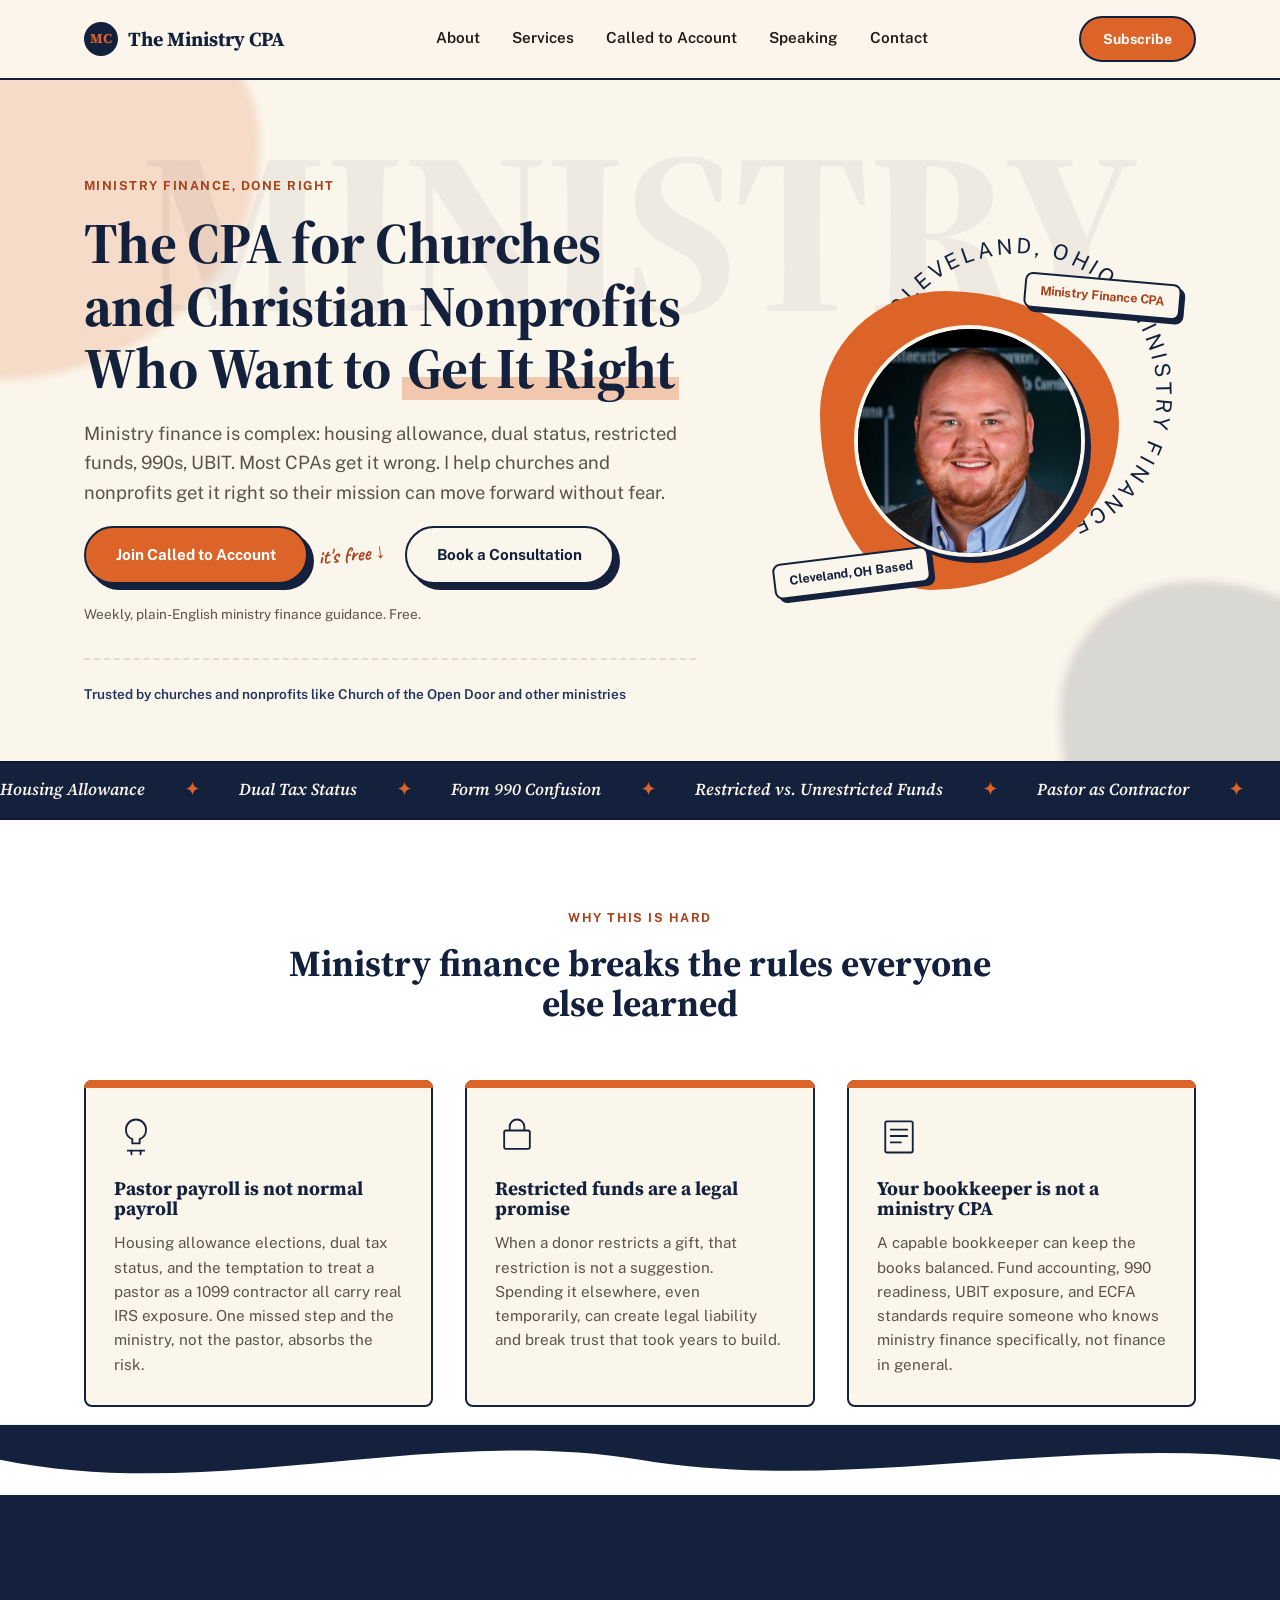
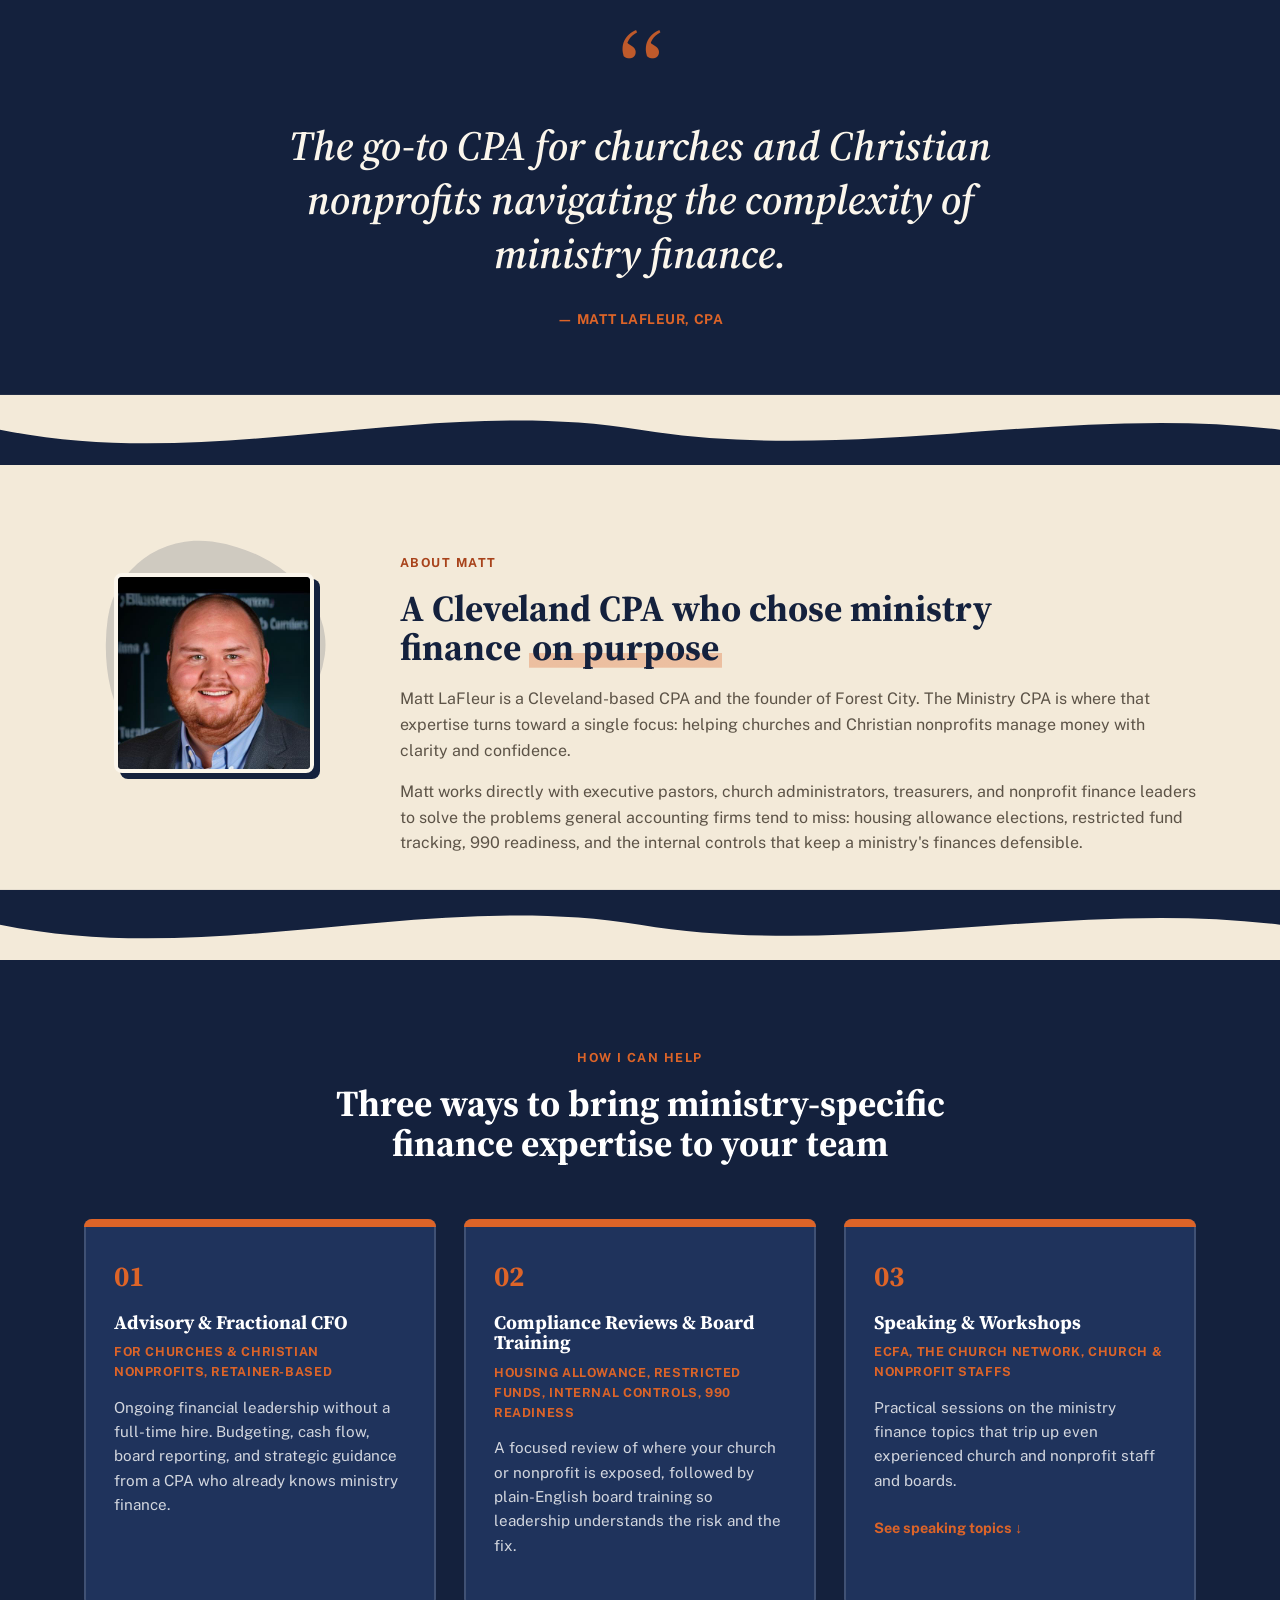
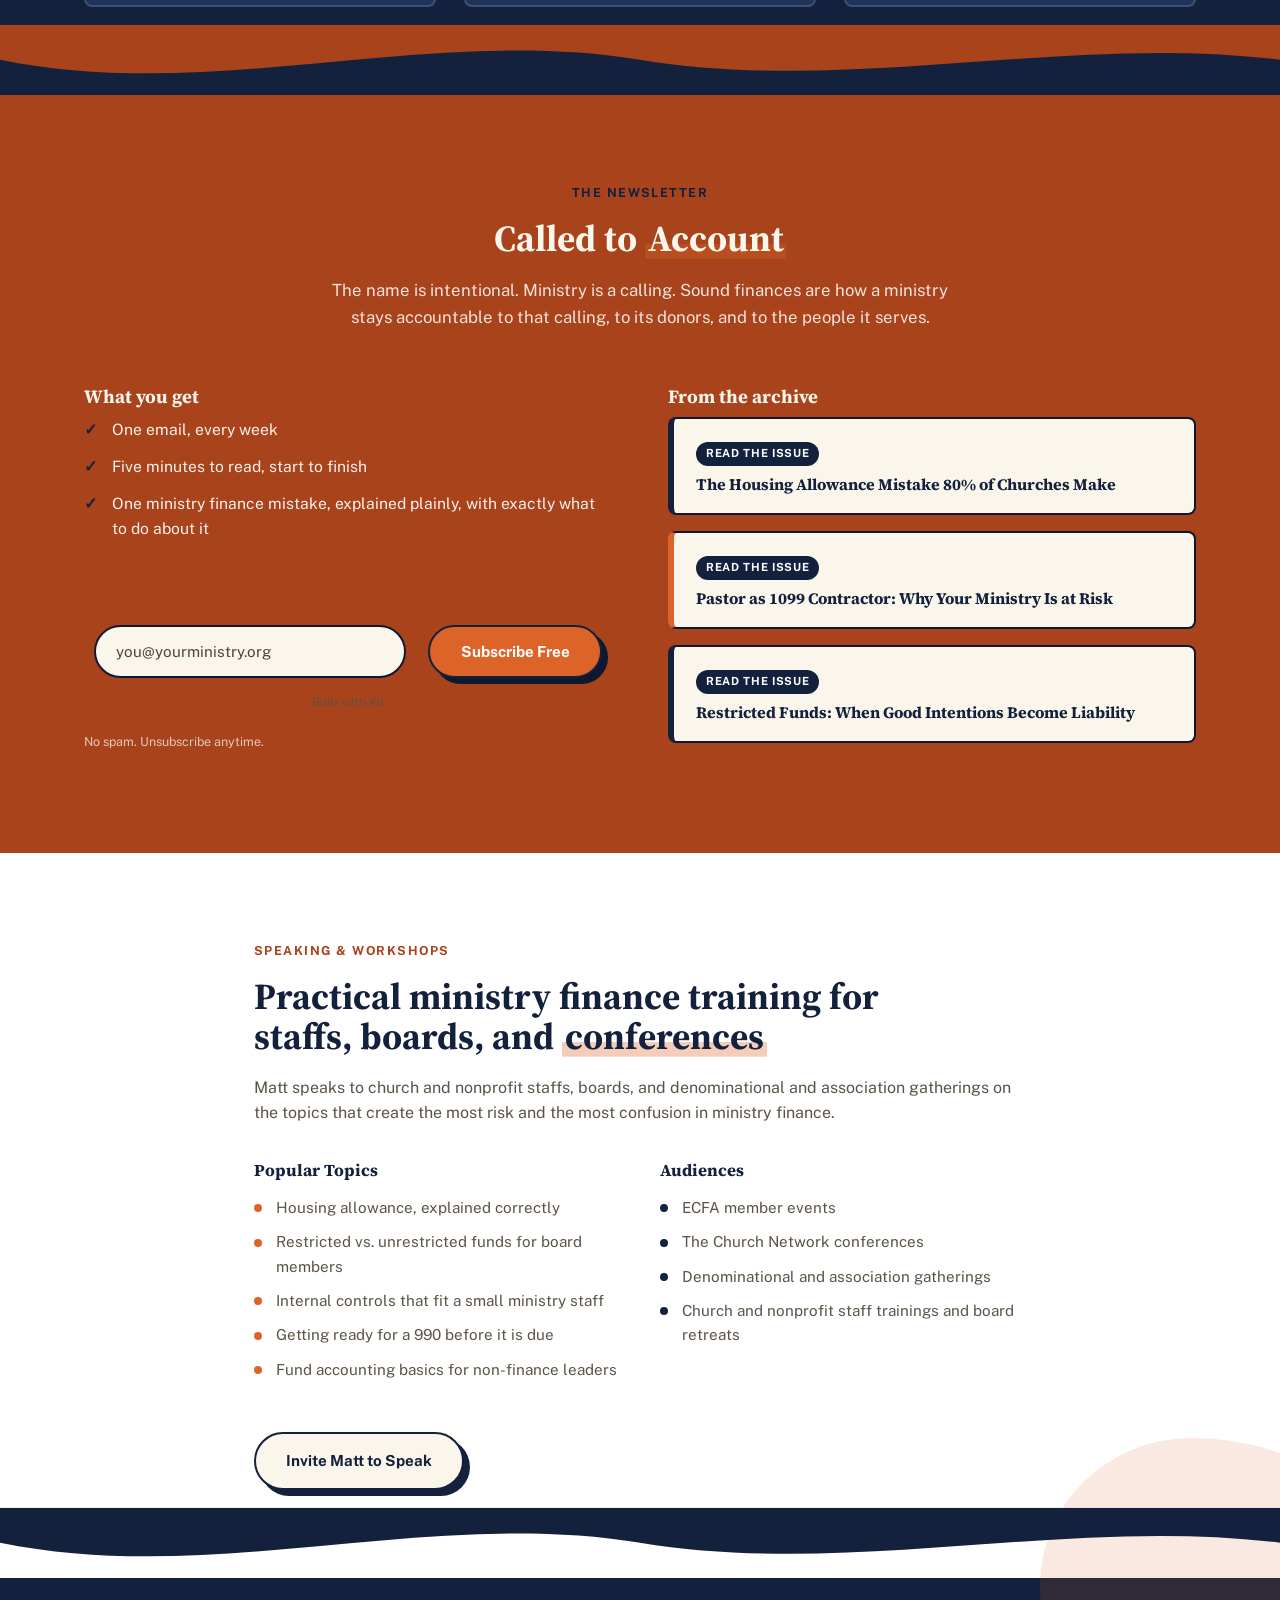
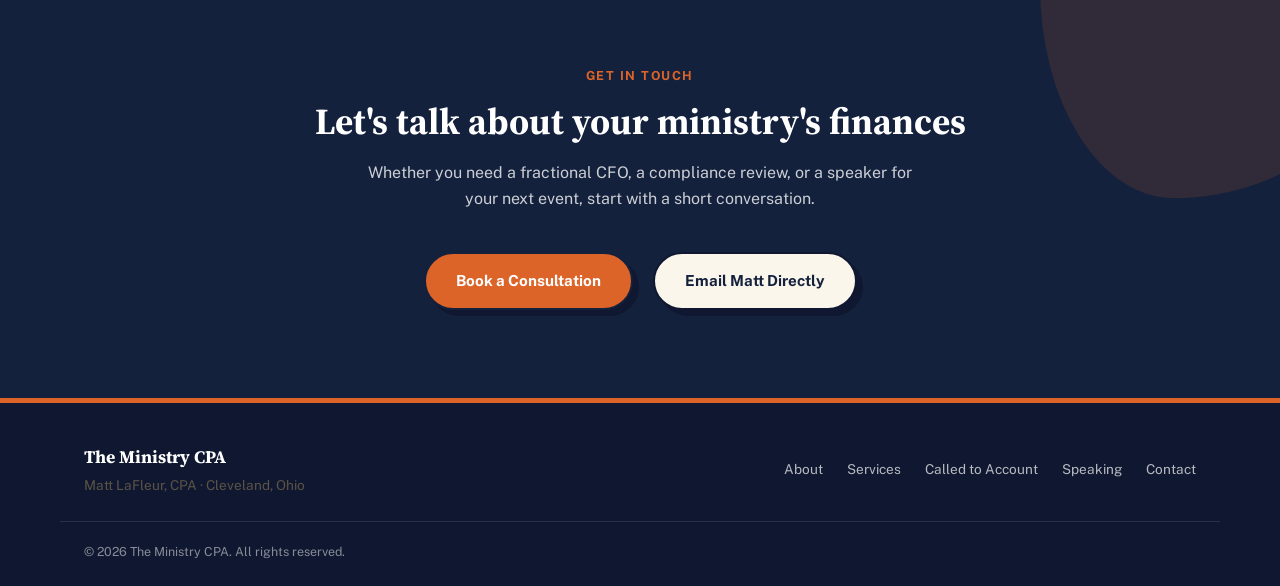
==== index.html @ b7efc24a "Launch the Called to Account blog with 3 real articles Fixes the three gaps flagged before publishin" ====
<!DOCTYPE html>
<html lang="en">
<head>
  <meta charset="UTF-8" />
  <meta name="viewport" content="width=device-width, initial-scale=1.0" />
  <title>The Ministry CPA | Matt LaFleur, CPA</title>
  <meta name="description" content="Matt LaFleur, CPA helps churches and Christian nonprofits get their finances right through fractional CFO advisory, compliance reviews, board training, and the Called to Account newsletter." />
  <link rel="canonical" href="https://theministrycpa.com/" />

  <!-- Open Graph (Facebook, LinkedIn, Slack, etc.) -->
  <meta property="og:type" content="website" />
  <meta property="og:site_name" content="The Ministry CPA" />
  <meta property="og:title" content="The Ministry CPA | Matt LaFleur, CPA" />
  <meta property="og:description" content="Matt LaFleur, CPA helps churches and Christian nonprofits get their finances right through fractional CFO advisory, compliance reviews, board training, and the Called to Account newsletter." />
  <meta property="og:url" content="https://theministrycpa.com/" />
  <meta property="og:locale" content="en_US" />
  <meta property="og:image" content="https://theministrycpa.com/assets/og-image.png" />
  <meta property="og:image:width" content="1200" />
  <meta property="og:image:height" content="630" />
  <meta property="og:image:alt" content="The Ministry CPA — Ministry Finance, Done Right" />

  <!-- Twitter / X card -->
  <meta name="twitter:card" content="summary_large_image" />
  <meta name="twitter:title" content="The Ministry CPA | Matt LaFleur, CPA" />
  <meta name="twitter:description" content="Matt LaFleur, CPA helps churches and Christian nonprofits get their finances right through fractional CFO advisory, compliance reviews, board training, and the Called to Account newsletter." />
  <meta name="twitter:image" content="https://theministrycpa.com/assets/og-image.png" />

  <!-- Favicon: simple monogram, replace with real mark later -->
  <link rel="icon" href="data:image/svg+xml,%3Csvg xmlns='http://www.w3.org/2000/svg' viewBox='0 0 64 64'%3E%3Crect width='64' height='64' rx='10' fill='%2314213D'/%3E%3Ctext x='32' y='42' font-family='Georgia, serif' font-size='26' fill='%23DD6428' text-anchor='middle'%3EMC%3C/text%3E%3C/svg%3E" />

  <link rel="preconnect" href="https://fonts.googleapis.com" />
  <link rel="preconnect" href="https://fonts.gstatic.com" crossorigin />
  <link href="https://fonts.googleapis.com/css2?family=Source+Serif+4:ital,opsz,wght@0,8..60,600;0,8..60,700;0,8..60,800;1,8..60,600&family=Public+Sans:wght@400;500;600;700;800&family=Caveat:wght@600;700&display=swap" rel="stylesheet" />

  <link rel="stylesheet" href="css/style.css?v=9" />

  <!-- If JS is unavailable, the scroll-reveal effect never fires, so make
       sure content is visible from the start rather than stuck at opacity:0 -->
  <noscript><style>.reveal { opacity: 1 !important; transform: none !important; }</style></noscript>

  <!-- Structured data: helps Google understand this is a professional
       services entity founded by a named person, not just a generic page -->
  <script type="application/ld+json">
  {
    "@context": "https://schema.org",
    "@type": "AccountingService",
    "name": "The Ministry CPA",
    "alternateName": "Matt LaFleur, CPA",
    "url": "https://theministrycpa.com/",
    "image": "https://theministrycpa.com/assets/og-image.png",
    "description": "Matt LaFleur, CPA helps churches and Christian nonprofits get their finances right through fractional CFO advisory, compliance reviews, board training, and the Called to Account newsletter.",
    "areaServed": "US",
    "address": {
      "@type": "PostalAddress",
      "addressLocality": "Cleveland",
      "addressRegion": "OH",
      "addressCountry": "US"
    },
    "founder": {
      "@type": "Person",
      "name": "Matt LaFleur",
      "jobTitle": "CPA"
    }
  }
  </script>
</head>
<body>

  <!-- ============================= HEADER / NAV ============================= -->
  <header class="site-header" id="site-header">
    <div class="container header-inner">
      <a href="#hero" class="logo">
        <span class="logo-mark" aria-hidden="true">MC</span>
        The Ministry CPA
      </a>

      <nav class="main-nav" id="main-nav">
        <a href="#about">About</a>
        <a href="#services">Services</a>
        <a href="#newsletter">Called to Account</a>
        <a href="#speaking">Speaking</a>
        <a href="#contact">Contact</a>
      </nav>

      <div class="header-cta">
        <a href="#newsletter" class="btn btn-primary btn-small">Subscribe</a>
      </div>

      <button class="nav-toggle" id="nav-toggle" aria-label="Toggle menu" aria-expanded="false">
        <span></span><span></span><span></span>
      </button>
    </div>
  </header>

  <main>

    <!-- ============================= HERO ============================= -->
    <section class="hero" id="hero">
      <p class="hero-watermark" aria-hidden="true">MINISTRY</p>
      <div class="blob blob-orange hero-blob-1" aria-hidden="true"></div>
      <div class="blob blob-navy hero-blob-2" aria-hidden="true"></div>

      <div class="container hero-inner">
        <div class="hero-copy reveal">
          <p class="eyebrow">Ministry Finance, Done Right</p>
          <h1>The CPA for Churches and Christian Nonprofits Who Want to <span class="highlight highlight-orange">Get It Right</span></h1>
          <p class="hero-sub">
            Ministry finance is complex: housing allowance, dual status, restricted funds, 990s, UBIT.
            Most CPAs get it wrong. I help churches and nonprofits get it right so their mission can move forward without fear.
          </p>

          <div class="hero-actions">
            <div class="hero-cta-wrap">
              <a href="#newsletter" class="btn btn-primary btn-hard">Join Called to Account</a>
              <span class="hand-note" aria-hidden="true">it's free &darr;</span>
            </div>
            <a href="#contact" class="btn btn-secondary btn-hard">Book a Consultation</a>
          </div>
          <p class="hero-cta-sub">Weekly, plain-English ministry finance guidance. Free.</p>

          <div class="trust-bar">
            <p>Trusted by churches and nonprofits like Church of the Open Door and other ministries</p>
          </div>
        </div>

        <div class="hero-photo-wrap reveal">
          <svg class="spin-badge" viewBox="0 0 200 200" aria-hidden="true">
            <defs>
              <path id="badge-circle" d="M 100,100 m -82,0 a 82,82 0 1,1 164,0 a 82,82 0 1,1 -164,0" />
            </defs>
            <circle cx="100" cy="100" r="82" class="spin-badge-ring" />
            <text font-size="12.5" letter-spacing="2" fill="currentColor">
              <textPath href="#badge-circle" startOffset="0%">
                CPA &#8226; CLEVELAND, OHIO &#8226; MINISTRY FINANCE SPECIALIST &#8226;
              </textPath>
            </text>
          </svg>

          <div class="blob blob-orange photo-blob" aria-hidden="true"></div>
          <div class="photo-placeholder">
            <img src="assets/matt-lafleur-headshot.jpg" alt="Matt LaFleur, CPA" />
          </div>

          <span class="sticker sticker-1">Cleveland, OH Based</span>
          <span class="sticker sticker-2">Ministry Finance CPA</span>
        </div>
      </div>
    </section>

    <!-- ============================= TICKER ============================= -->
    <div class="ticker" aria-hidden="true">
      <div class="ticker-track">
        <span>Housing Allowance</span>
        <span>Dual Tax Status</span>
        <span>Form 990 Confusion</span>
        <span>Restricted vs. Unrestricted Funds</span>
        <span>Pastor as Contractor</span>
        <span>UBIT</span>
        <span>Digital Payments Fraud</span>
        <span>Internal Controls</span>
        <span>ECFA Standards</span>
        <span>Fund Accounting</span>
        <span>Compensation Benchmarking</span>
        <span>Housing Allowance</span>
        <span>Dual Tax Status</span>
        <span>Form 990 Confusion</span>
        <span>Restricted vs. Unrestricted Funds</span>
        <span>Pastor as Contractor</span>
        <span>UBIT</span>
        <span>Digital Payments Fraud</span>
        <span>Internal Controls</span>
        <span>ECFA Standards</span>
        <span>Fund Accounting</span>
        <span>Compensation Benchmarking</span>
      </div>
    </div>

    <!-- ============================= PROBLEM ============================= -->
    <section class="problem" id="problem">
      <div class="container">
        <p class="eyebrow eyebrow-center">Why This Is Hard</p>
        <h2 class="section-title center">Ministry finance breaks the rules everyone else learned</h2>

        <div class="problem-grid">
          <div class="problem-card reveal">
            <div class="problem-icon" aria-hidden="true">
              <svg viewBox="0 0 48 48"><path d="M24 6c-6 0-11 5-11 11 0 5 3 9 7 10.5V32h8v-4.5c4-1.5 7-5.5 7-10.5 0-6-5-11-11-11z" fill="none" stroke="currentColor" stroke-width="2"/><path d="M15 40h18" stroke="currentColor" stroke-width="2" stroke-linecap="round"/><path d="M19 40v4M29 40v4" stroke="currentColor" stroke-width="2" stroke-linecap="round"/></svg>
            </div>
            <h3>Pastor payroll is not normal payroll</h3>
            <p>Housing allowance elections, dual tax status, and the temptation to treat a pastor as a 1099 contractor all carry real IRS exposure. One missed step and the ministry, not the pastor, absorbs the risk.</p>
          </div>

          <div class="problem-card reveal">
            <div class="problem-icon" aria-hidden="true">
              <svg viewBox="0 0 48 48"><rect x="10" y="18" width="28" height="20" rx="2" fill="none" stroke="currentColor" stroke-width="2"/><path d="M16 18v-4a8 8 0 0116 0v4" fill="none" stroke="currentColor" stroke-width="2"/></svg>
            </div>
            <h3>Restricted funds are a legal promise</h3>
            <p>When a donor restricts a gift, that restriction is not a suggestion. Spending it elsewhere, even temporarily, can create legal liability and break trust that took years to build.</p>
          </div>

          <div class="problem-card reveal">
            <div class="problem-icon" aria-hidden="true">
              <svg viewBox="0 0 48 48"><rect x="9" y="8" width="30" height="34" rx="2" fill="none" stroke="currentColor" stroke-width="2"/><path d="M15 17h18M15 24h18M15 31h11" stroke="currentColor" stroke-width="2" stroke-linecap="round"/></svg>
            </div>
            <h3>Your bookkeeper is not a ministry CPA</h3>
            <p>A capable bookkeeper can keep the books balanced. Fund accounting, 990 readiness, UBIT exposure, and ECFA standards require someone who knows ministry finance specifically, not finance in general.</p>
          </div>
        </div>
      </div>
    </section>

    <!-- ============================= PULL QUOTE ============================= -->
    <section class="pull-quote" id="mission">
      <svg class="wave wave-top" viewBox="0 0 1440 80" preserveAspectRatio="none" aria-hidden="true"><path d="M0,40 C240,90 480,0 720,40 C960,80 1200,10 1440,40 L1440,0 L0,0 Z"/></svg>
      <div class="container">
        <p class="quote-mark" aria-hidden="true">&ldquo;</p>
        <blockquote class="reveal">
          The go-to CPA for churches and Christian nonprofits navigating the complexity of ministry finance.
        </blockquote>
        <p class="quote-attribution">&mdash; Matt LaFleur, CPA</p>
      </div>
    </section>

    <!-- ============================= ABOUT ============================= -->
    <section class="about" id="about">
      <svg class="wave wave-top" viewBox="0 0 1440 80" preserveAspectRatio="none" aria-hidden="true"><path d="M0,40 C240,90 480,0 720,40 C960,80 1200,10 1440,40 L1440,0 L0,0 Z"/></svg>
      <div class="container about-inner">
        <div class="about-photo reveal">
          <div class="blob blob-navy about-blob" aria-hidden="true"></div>
          <div class="photo-placeholder photo-placeholder-lg">
            <img src="assets/matt-lafleur-headshot.jpg" alt="Matt LaFleur, CPA" />
          </div>
        </div>

        <div class="about-content reveal">
          <p class="eyebrow">About Matt</p>
          <h2 class="section-title">A Cleveland CPA who chose ministry finance <span class="highlight highlight-orange">on purpose</span></h2>
          <p>
            Matt LaFleur is a Cleveland-based CPA and the founder of Forest City. The Ministry CPA is
            where that expertise turns toward a single focus: helping churches and Christian nonprofits
            manage money with clarity and confidence.
          </p>
          <p>
            Matt works directly with executive pastors, church administrators, treasurers, and nonprofit
            finance leaders to solve the problems general accounting firms tend to miss: housing allowance
            elections, restricted fund tracking, 990 readiness, and the internal controls that keep a
            ministry's finances defensible.
          </p>
        </div>
      </div>
    </section>

    <!-- ============================= SERVICES ============================= -->
    <section class="services" id="services">
      <svg class="wave wave-top" viewBox="0 0 1440 80" preserveAspectRatio="none" aria-hidden="true"><path d="M0,40 C240,90 480,0 720,40 C960,80 1200,10 1440,40 L1440,0 L0,0 Z"/></svg>
      <div class="container">
        <p class="eyebrow eyebrow-center">How I Can Help</p>
        <h2 class="section-title center">Three ways to bring ministry-specific finance expertise to your team</h2>

        <div class="services-grid">
          <div class="service-card reveal">
            <span class="service-number">01</span>
            <h3>Advisory &amp; Fractional CFO</h3>
            <p class="service-tag">For Churches &amp; Christian Nonprofits, Retainer-Based</p>
            <p>Ongoing financial leadership without a full-time hire. Budgeting, cash flow, board
              reporting, and strategic guidance from a CPA who already knows ministry finance.</p>
          </div>

          <div class="service-card reveal">
            <span class="service-number">02</span>
            <h3>Compliance Reviews &amp; Board Training</h3>
            <p class="service-tag">Housing Allowance, Restricted Funds, Internal Controls, 990 Readiness</p>
            <p>A focused review of where your church or nonprofit is exposed, followed by plain-English
              board training so leadership understands the risk and the fix.</p>
          </div>

          <div class="service-card reveal">
            <span class="service-number">03</span>
            <h3>Speaking &amp; Workshops</h3>
            <p class="service-tag">ECFA, The Church Network, Church &amp; Nonprofit Staffs</p>
            <p>Practical sessions on the ministry finance topics that trip up even experienced church
              and nonprofit staff and boards.</p>
            <a href="#speaking" class="link-arrow">See speaking topics &darr;</a>
          </div>
        </div>
      </div>
    </section>

    <!-- ============================= CALLED TO ACCOUNT (NEWSLETTER) ============================= -->
    <section class="newsletter" id="newsletter">
      <svg class="wave wave-top" viewBox="0 0 1440 80" preserveAspectRatio="none" aria-hidden="true"><path d="M0,40 C240,90 480,0 720,40 C960,80 1200,10 1440,40 L1440,0 L0,0 Z"/></svg>
      <div class="container newsletter-inner">
        <p class="eyebrow eyebrow-center">The Newsletter</p>
        <h2 class="section-title center newsletter-title">Called to <span class="highlight highlight-orange">Account</span></h2>
        <p class="newsletter-explainer">
          The name is intentional. Ministry is a calling. Sound finances are how a ministry stays
          accountable to that calling, to its donors, and to the people it serves.
        </p>

        <div class="newsletter-grid">
          <div class="newsletter-details reveal">
            <h3>What you get</h3>
            <ul class="check-list">
              <li>One email, every week</li>
              <li>Five minutes to read, start to finish</li>
              <li>One ministry finance mistake, explained plainly, with exactly what to do about it</li>
            </ul>

            <!-- Kit's (formerly ConvertKit) own official embed, verbatim from
                 the form's Embed panel (HTML tab) -- not a hand-rolled fetch
                 call. Kit's ck.5.js owns the whole submit/validate/confirm
                 lifecycle, so this is guaranteed to actually reach Kit
                 correctly instead of just looking like it does. Restyled to
                 match the site's brand via .newsletter-kit-form overrides in
                 css/style.css rather than editing this markup -- if you ever
                 need to change the form's copy/behavior, do it in Kit's
                 dashboard and re-paste the HTML embed here, then re-apply the
                 class="newsletter-kit-form" addition. See README.md "Called
                 to Account signup" for details. -->
            <script src="https://f.convertkit.com/ckjs/ck.5.js"></script>
            <form action="https://app.kit.com/forms/9839539/subscriptions" class="seva-form formkit-form newsletter-kit-form" method="post" data-sv-form="9839539" data-uid="4d1f071d92" data-format="inline" data-version="5" data-options="{&quot;settings&quot;:{&quot;after_subscribe&quot;:{&quot;action&quot;:&quot;message&quot;,&quot;success_message&quot;:&quot;You're in. Welcome to Called to Account.&quot;,&quot;redirect_url&quot;:&quot;&quot;},&quot;analytics&quot;:{&quot;google&quot;:null,&quot;fathom&quot;:null,&quot;facebook&quot;:null,&quot;segment&quot;:null,&quot;pinterest&quot;:null,&quot;sparkloop&quot;:null,&quot;googletagmanager&quot;:null},&quot;modal&quot;:{&quot;trigger&quot;:&quot;timer&quot;,&quot;scroll_percentage&quot;:null,&quot;timer&quot;:5,&quot;devices&quot;:&quot;all&quot;,&quot;show_once_every&quot;:15},&quot;powered_by&quot;:{&quot;show&quot;:true,&quot;url&quot;:&quot;https://kit.com/features/forms?utm_campaign=poweredby&amp;utm_content=form&amp;utm_medium=referral&amp;utm_source=dynamic&quot;},&quot;recaptcha&quot;:{&quot;enabled&quot;:false},&quot;return_visitor&quot;:{&quot;action&quot;:&quot;show&quot;,&quot;custom_content&quot;:&quot;&quot;},&quot;slide_in&quot;:{&quot;display_in&quot;:&quot;bottom_right&quot;,&quot;trigger&quot;:&quot;timer&quot;,&quot;scroll_percentage&quot;:null,&quot;timer&quot;:5,&quot;devices&quot;:&quot;all&quot;,&quot;show_once_every&quot;:15},&quot;sticky_bar&quot;:{&quot;display_in&quot;:&quot;top&quot;,&quot;trigger&quot;:&quot;timer&quot;,&quot;scroll_percentage&quot;:null,&quot;timer&quot;:5,&quot;devices&quot;:&quot;all&quot;,&quot;show_once_every&quot;:15}},&quot;version&quot;:&quot;5&quot;}" min-width="400 500 600 700 800">
              <div data-style="clean">
                <ul class="formkit-alert formkit-alert-error" data-element="errors" data-group="alert"></ul>
                <div data-element="fields" data-stacked="false" class="seva-fields formkit-fields">
                  <div class="formkit-field">
                    <input class="formkit-input" name="email_address" aria-label="Email Address" placeholder="you@yourministry.org" required type="email">
                  </div>
                  <button data-element="submit" class="formkit-submit formkit-submit">
                    <div class="formkit-spinner"><div></div><div></div><div></div></div>
                    <span>Subscribe Free</span>
                  </button>
                </div>
                <div class="formkit-powered-by-convertkit-container">
                  <a href="https://kit.com/features/forms?utm_campaign=poweredby&amp;utm_content=form&amp;utm_medium=referral&amp;utm_source=dynamic" data-element="powered-by" class="formkit-powered-by-convertkit" data-variant="dark" target="_blank" rel="nofollow noopener">Built with Kit</a>
                </div>
              </div>
              <!-- Kit's own baseline styles: functional bits (hiding the
                   empty error list, the submit spinner, responsive layout)
                   that css/style.css's .newsletter-kit-form overrides build
                   on top of rather than reimplement. Loaded from Kit's HTML
                   embed verbatim -- leave as-is even though it duplicates
                   some values our overrides also set. -->
              <style>.formkit-form[data-uid="4d1f071d92"] *{box-sizing:border-box;}.formkit-form[data-uid="4d1f071d92"]{-webkit-font-smoothing:antialiased;-moz-osx-font-smoothing:grayscale;}.formkit-form[data-uid="4d1f071d92"] legend{border:none;font-size:inherit;margin-bottom:10px;padding:0;position:relative;display:table;}.formkit-form[data-uid="4d1f071d92"] fieldset{border:0;padding:0.01em 0 0 0;margin:0;min-width:0;}.formkit-form[data-uid="4d1f071d92"] body:not(:-moz-handler-blocked) fieldset{display:table-cell;}.formkit-form[data-uid="4d1f071d92"] h1,.formkit-form[data-uid="4d1f071d92"] h2,.formkit-form[data-uid="4d1f071d92"] h3,.formkit-form[data-uid="4d1f071d92"] h4,.formkit-form[data-uid="4d1f071d92"] h5,.formkit-form[data-uid="4d1f071d92"] h6{color:inherit;font-size:inherit;font-weight:inherit;}.formkit-form[data-uid="4d1f071d92"] h2{font-size:1.5em;margin:1em 0;}.formkit-form[data-uid="4d1f071d92"] h3{font-size:1.17em;margin:1em 0;}.formkit-form[data-uid="4d1f071d92"] p{color:inherit;font-size:inherit;font-weight:inherit;}.formkit-form[data-uid="4d1f071d92"] ol:not([template-default]),.formkit-form[data-uid="4d1f071d92"] ul:not([template-default]),.formkit-form[data-uid="4d1f071d92"] blockquote:not([template-default]){text-align:left;}.formkit-form[data-uid="4d1f071d92"] p:not([template-default]),.formkit-form[data-uid="4d1f071d92"] hr:not([template-default]),.formkit-form[data-uid="4d1f071d92"] blockquote:not([template-default]),.formkit-form[data-uid="4d1f071d92"] ol:not([template-default]),.formkit-form[data-uid="4d1f071d92"] ul:not([template-default]){color:inherit;font-style:initial;}.formkit-form[data-uid="4d1f071d92"] .ordered-list,.formkit-form[data-uid="4d1f071d92"] .unordered-list{list-style-position:outside !important;padding-left:1em;}.formkit-form[data-uid="4d1f071d92"] .list-item{padding-left:0;}.formkit-form[data-uid="4d1f071d92"][data-format="modal"]{display:none;}.formkit-form[data-uid="4d1f071d92"][data-format="slide in"]{display:none;}.formkit-form[data-uid="4d1f071d92"][data-format="sticky bar"]{display:none;}.formkit-sticky-bar .formkit-form[data-uid="4d1f071d92"][data-format="sticky bar"]{display:block;}.formkit-form[data-uid="4d1f071d92"] .formkit-input,.formkit-form[data-uid="4d1f071d92"] .formkit-select,.formkit-form[data-uid="4d1f071d92"] .formkit-checkboxes{width:100%;}.formkit-form[data-uid="4d1f071d92"] .formkit-button,.formkit-form[data-uid="4d1f071d92"] .formkit-submit{border:0;border-radius:5px;color:#ffffff;cursor:pointer;display:inline-block;text-align:center;font-size:15px;font-weight:500;cursor:pointer;margin-bottom:15px;overflow:hidden;padding:0;position:relative;vertical-align:middle;}.formkit-form[data-uid="4d1f071d92"] .formkit-button:hover,.formkit-form[data-uid="4d1f071d92"] .formkit-submit:hover,.formkit-form[data-uid="4d1f071d92"] .formkit-button:focus,.formkit-form[data-uid="4d1f071d92"] .formkit-submit:focus{outline:none;}.formkit-form[data-uid="4d1f071d92"] .formkit-button:hover > span,.formkit-form[data-uid="4d1f071d92"] .formkit-submit:hover > span,.formkit-form[data-uid="4d1f071d92"] .formkit-button:focus > span,.formkit-form[data-uid="4d1f071d92"] .formkit-submit:focus > span{background-color:rgba(0,0,0,0.1);}.formkit-form[data-uid="4d1f071d92"] .formkit-button > span,.formkit-form[data-uid="4d1f071d92"] .formkit-submit > span{display:block;-webkit-transition:all 300ms ease-in-out;transition:all 300ms ease-in-out;padding:12px 24px;}.formkit-form[data-uid="4d1f071d92"] .formkit-input{background:#ffffff;font-size:15px;padding:12px;border:1px solid #e3e3e3;-webkit-flex:1 0 auto;-ms-flex:1 0 auto;flex:1 0 auto;line-height:1.4;margin:0;-webkit-transition:border-color ease-out 300ms;transition:border-color ease-out 300ms;}.formkit-form[data-uid="4d1f071d92"] .formkit-input:focus{outline:none;border-color:#1677be;-webkit-transition:border-color ease 300ms;transition:border-color ease 300ms;}.formkit-form[data-uid="4d1f071d92"] .formkit-input::-webkit-input-placeholder{color:inherit;opacity:0.8;}.formkit-form[data-uid="4d1f071d92"] .formkit-input::-moz-placeholder{color:inherit;opacity:0.8;}.formkit-form[data-uid="4d1f071d92"] .formkit-input:-ms-input-placeholder{color:inherit;opacity:0.8;}.formkit-form[data-uid="4d1f071d92"] .formkit-input::placeholder{color:inherit;opacity:0.8;}.formkit-form[data-uid="4d1f071d92"] [data-group="dropdown"]{position:relative;display:inline-block;width:100%;}.formkit-form[data-uid="4d1f071d92"] [data-group="dropdown"]::before{content:"";top:calc(50% - 2.5px);right:10px;position:absolute;pointer-events:none;border-color:#4f4f4f transparent transparent transparent;border-style:solid;border-width:6px 6px 0 6px;height:0;width:0;z-index:999;}.formkit-form[data-uid="4d1f071d92"] [data-group="dropdown"] select{height:auto;width:100%;cursor:pointer;color:#333333;line-height:1.4;margin-bottom:0;padding:0 6px;-webkit-appearance:none;-moz-appearance:none;appearance:none;font-size:15px;padding:12px;padding-right:25px;border:1px solid #e3e3e3;background:#ffffff;}.formkit-form[data-uid="4d1f071d92"] [data-group="dropdown"] select:focus{outline:none;}.formkit-form[data-uid="4d1f071d92"] [data-group="checkboxes"]{text-align:left;margin:0;}.formkit-form[data-uid="4d1f071d92"] [data-group="checkboxes"] [data-group="checkbox"]{margin-bottom:10px;}.formkit-form[data-uid="4d1f071d92"] [data-group="checkboxes"] [data-group="checkbox"] *{cursor:pointer;}.formkit-form[data-uid="4d1f071d92"] [data-group="checkboxes"] [data-group="checkbox"]:last-of-type{margin-bottom:0;}.formkit-form[data-uid="4d1f071d92"] [data-group="checkboxes"] [data-group="checkbox"] input[type="checkbox"]{display:none;}.formkit-form[data-uid="4d1f071d92"] [data-group="checkboxes"] [data-group="checkbox"] input[type="checkbox"] + label::after{content:none;}.formkit-form[data-uid="4d1f071d92"] [data-group="checkboxes"] [data-group="checkbox"] input[type="checkbox"]:checked + label::after{border-color:#ffffff;content:"";}.formkit-form[data-uid="4d1f071d92"] [data-group="checkboxes"] [data-group="checkbox"] input[type="checkbox"]:checked + label::before{background:#10bf7a;border-color:#10bf7a;}.formkit-form[data-uid="4d1f071d92"] [data-group="checkboxes"] [data-group="checkbox"] label{position:relative;display:inline-block;padding-left:28px;}.formkit-form[data-uid="4d1f071d92"] [data-group="checkboxes"] [data-group="checkbox"] label::before,.formkit-form[data-uid="4d1f071d92"] [data-group="checkboxes"] [data-group="checkbox"] label::after{position:absolute;content:"";display:inline-block;}.formkit-form[data-uid="4d1f071d92"] [data-group="checkboxes"] [data-group="checkbox"] label::before{height:16px;width:16px;border:1px solid #e3e3e3;background:#ffffff;left:0px;top:3px;}.formkit-form[data-uid="4d1f071d92"] [data-group="checkboxes"] [data-group="checkbox"] label::after{height:4px;width:8px;border-left:2px solid #4d4d4d;border-bottom:2px solid #4d4d4d;-webkit-transform:rotate(-45deg);-ms-transform:rotate(-45deg);transform:rotate(-45deg);left:4px;top:8px;}.formkit-form[data-uid="4d1f071d92"] .formkit-alert{background:#f9fafb;border:1px solid #e3e3e3;border-radius:5px;-webkit-flex:1 0 auto;-ms-flex:1 0 auto;flex:1 0 auto;list-style:none;margin:25px auto;padding:12px;text-align:center;width:100%;}.formkit-form[data-uid="4d1f071d92"] .formkit-alert:empty{display:none;}.formkit-form[data-uid="4d1f071d92"] .formkit-alert-success{background:#d3fbeb;border-color:#10bf7a;color:#0c905c;}.formkit-form[data-uid="4d1f071d92"] .formkit-alert-error{background:#fde8e2;border-color:#f2643b;color:#ea4110;}.formkit-form[data-uid="4d1f071d92"] .formkit-spinner{display:-webkit-box;display:-webkit-flex;display:-ms-flexbox;display:flex;height:0px;width:0px;margin:0 auto;position:absolute;top:0;left:0;right:0;width:0px;overflow:hidden;text-align:center;-webkit-transition:all 300ms ease-in-out;transition:all 300ms ease-in-out;}.formkit-form[data-uid="4d1f071d92"] .formkit-spinner > div{margin:auto;width:12px;height:12px;background-color:#fff;opacity:0.3;border-radius:100%;display:inline-block;-webkit-animation:formkit-bouncedelay-formkit-form-data-uid-4d1f071d92- 1.4s infinite ease-in-out both;animation:formkit-bouncedelay-formkit-form-data-uid-4d1f071d92- 1.4s infinite ease-in-out both;}.formkit-form[data-uid="4d1f071d92"] .formkit-spinner > div:nth-child(1){-webkit-animation-delay:-0.32s;animation-delay:-0.32s;}.formkit-form[data-uid="4d1f071d92"] .formkit-spinner > div:nth-child(2){-webkit-animation-delay:-0.16s;animation-delay:-0.16s;}.formkit-form[data-uid="4d1f071d92"] .formkit-submit[data-active] .formkit-spinner{opacity:1;height:100%;width:50px;}.formkit-form[data-uid="4d1f071d92"] .formkit-submit[data-active] .formkit-spinner ~ span{opacity:0;}.formkit-form[data-uid="4d1f071d92"] .formkit-powered-by[data-active="false"]{opacity:0.35;}.formkit-form[data-uid="4d1f071d92"] .formkit-powered-by-convertkit-container{display:-webkit-box;display:-webkit-flex;display:-ms-flexbox;display:flex;width:100%;margin:10px 0;position:relative;}.formkit-form[data-uid="4d1f071d92"] .formkit-powered-by-convertkit-container[data-active="false"]{opacity:0.35;}.formkit-form[data-uid="4d1f071d92"] .formkit-powered-by-convertkit{-webkit-align-items:center;-webkit-box-align:center;-ms-flex-align:center;align-items:center;background-color:#ffffff;border-radius:9px;color:#3d3d3d;cursor:pointer;display:block;height:36px;margin:0 auto;opacity:0.95;padding:0;-webkit-text-decoration:none;text-decoration:none;text-indent:100%;-webkit-transition:ease-in-out all 200ms;transition:ease-in-out all 200ms;white-space:nowrap;overflow:hidden;-webkit-user-select:none;-moz-user-select:none;-ms-user-select:none;user-select:none;width:157px;background-repeat:no-repeat;background-position:center;}.formkit-form[data-uid="4d1f071d92"] .formkit-powered-by-convertkit:hover,.formkit-form[data-uid="4d1f071d92"] .formkit-powered-by-convertkit:focus{background-color:#ffffff;-webkit-transform:scale(1.025) perspective(1px);-ms-transform:scale(1.025) perspective(1px);transform:scale(1.025) perspective(1px);opacity:1;}.formkit-form[data-uid="4d1f071d92"] .formkit-powered-by-convertkit[data-variant="dark"],.formkit-form[data-uid="4d1f071d92"] .formkit-powered-by-convertkit[data-variant="light"]{background-color:transparent;border-color:transparent;width:133px;}@-webkit-keyframes formkit-bouncedelay-formkit-form-data-uid-4d1f071d92-{0%,80%,100%{-webkit-transform:scale(0);-ms-transform:scale(0);transform:scale(0);}40%{-webkit-transform:scale(1);-ms-transform:scale(1);transform:scale(1);}}@keyframes formkit-bouncedelay-formkit-form-data-uid-4d1f071d92-{0%,80%,100%{-webkit-transform:scale(0);-ms-transform:scale(0);transform:scale(0);}40%{-webkit-transform:scale(1);-ms-transform:scale(1);transform:scale(1);}}.formkit-form[data-uid="4d1f071d92"] blockquote{padding:10px 20px;margin:0 0 20px;border-left:5px solid #e1e1e1;}.formkit-form[data-uid="4d1f071d92"] .seva-custom-content{padding:15px;font-size:16px;color:#fff;mix-blend-mode:difference;}.formkit-form[data-uid="4d1f071d92"] .formkit-modal.guard{max-width:420px;width:100%;} .formkit-form[data-uid="4d1f071d92"]{max-width:700px;}.formkit-form[data-uid="4d1f071d92"] [data-style="clean"]{width:100%;}.formkit-form[data-uid="4d1f071d92"] .formkit-fields{display:-webkit-box;display:-webkit-flex;display:-ms-flexbox;display:flex;-webkit-flex-wrap:wrap;-ms-flex-wrap:wrap;flex-wrap:wrap;margin:0 auto;}.formkit-form[data-uid="4d1f071d92"] .formkit-field,.formkit-form[data-uid="4d1f071d92"] .formkit-submit{margin:0 0 15px 0;-webkit-flex:1 0 100%;-ms-flex:1 0 100%;flex:1 0 100%;}.formkit-form[data-uid="4d1f071d92"] .formkit-powered-by-convertkit-container{margin:0;}.formkit-form[data-uid="4d1f071d92"] .formkit-submit{position:static;}.formkit-form[data-uid="4d1f071d92"][min-width~="700"] [data-style="clean"],.formkit-form[data-uid="4d1f071d92"][min-width~="800"] [data-style="clean"]{padding:10px;padding-top:56px;}.formkit-form[data-uid="4d1f071d92"][min-width~="700"] .formkit-fields[data-stacked="false"],.formkit-form[data-uid="4d1f071d92"][min-width~="800"] .formkit-fields[data-stacked="false"]{margin-left:-5px;margin-right:-5px;}.formkit-form[data-uid="4d1f071d92"][min-width~="700"] .formkit-fields[data-stacked="false"] .formkit-field,.formkit-form[data-uid="4d1f071d92"][min-width~="800"] .formkit-fields[data-stacked="false"] .formkit-field,.formkit-form[data-uid="4d1f071d92"][min-width~="700"] .formkit-fields[data-stacked="false"] .formkit-submit,.formkit-form[data-uid="4d1f071d92"][min-width~="800"] .formkit-fields[data-stacked="false"] .formkit-submit{margin:0 5px 15px 5px;}.formkit-form[data-uid="4d1f071d92"][min-width~="700"] .formkit-fields[data-stacked="false"] .formkit-field,.formkit-form[data-uid="4d1f071d92"][min-width~="800"] .formkit-fields[data-stacked="false"] .formkit-field{-webkit-flex:100 1 auto;-ms-flex:100 1 auto;flex:100 1 auto;}.formkit-form[data-uid="4d1f071d92"][min-width~="700"] .formkit-fields[data-stacked="false"] .formkit-submit,.formkit-form[data-uid="4d1f071d92"][min-width~="800"] .formkit-fields[data-stacked="false"] .formkit-submit{-webkit-flex:1 1 auto;-ms-flex:1 1 auto;flex:1 1 auto;}</style>
            </form>
            <p class="form-note">No spam. Unsubscribe anytime.</p>
          </div>

          <div class="newsletter-archive reveal">
            <h3>From the archive</h3>
            <div class="archive-list">
              <a class="archive-card archive-card-1" href="/blog/posts/housing-allowance-mistake.html">
                <span class="archive-badge">Read the issue</span>
                <h4>The Housing Allowance Mistake 80% of Churches Make</h4>
              </a>
              <a class="archive-card archive-card-2" href="/blog/posts/pastor-1099-contractor-risk.html">
                <span class="archive-badge">Read the issue</span>
                <h4>Pastor as 1099 Contractor: Why Your Ministry Is at Risk</h4>
              </a>
              <a class="archive-card archive-card-3" href="/blog/posts/restricted-funds-good-intentions-liability.html">
                <span class="archive-badge">Read the issue</span>
                <h4>Restricted Funds: When Good Intentions Become Liability</h4>
              </a>
            </div>
          </div>
        </div>
      </div>
    </section>

    <!-- ============================= SPEAKING ============================= -->
    <section class="speaking" id="speaking">
      <div class="container speaking-inner">
        <p class="eyebrow">Speaking &amp; Workshops</p>
        <h2 class="section-title">Practical ministry finance training for staffs, boards, and <span class="highlight highlight-orange">conferences</span></h2>
        <p>
          Matt speaks to church and nonprofit staffs, boards, and denominational and association gatherings on the
          topics that create the most risk and the most confusion in ministry finance.
        </p>

        <div class="speaking-grid">
          <div class="reveal">
            <h3>Popular Topics</h3>
            <ul class="plain-list">
              <li>Housing allowance, explained correctly</li>
              <li>Restricted vs. unrestricted funds for board members</li>
              <li>Internal controls that fit a small ministry staff</li>
              <li>Getting ready for a 990 before it is due</li>
              <li>Fund accounting basics for non-finance leaders</li>
            </ul>
          </div>
          <div class="reveal">
            <h3>Audiences</h3>
            <ul class="plain-list">
              <li>ECFA member events</li>
              <li>The Church Network conferences</li>
              <li>Denominational and association gatherings</li>
              <li>Church and nonprofit staff trainings and board retreats</li>
            </ul>
          </div>
        </div>

        <a href="#contact" class="btn btn-secondary btn-hard">Invite Matt to Speak</a>
      </div>
    </section>

    <!-- ============================= CONTACT ============================= -->
    <section class="contact" id="contact">
      <svg class="wave wave-top" viewBox="0 0 1440 80" preserveAspectRatio="none" aria-hidden="true"><path d="M0,40 C240,90 480,0 720,40 C960,80 1200,10 1440,40 L1440,0 L0,0 Z"/></svg>
      <div class="blob blob-orange contact-blob" aria-hidden="true"></div>
      <div class="container contact-inner">
        <p class="eyebrow eyebrow-center">Get In Touch</p>
        <h2 class="section-title center">Let's talk about your ministry's finances</h2>
        <p class="contact-sub center">
          Whether you need a fractional CFO, a compliance review, or a speaker for your next event,
          start with a short conversation.
        </p>

        <div class="contact-actions">
          <!-- Placeholder: replace with real Calendly or scheduling embed at launch -->
          <a href="mailto:hello@theministrycpa.com" class="btn btn-primary btn-hard">Book a Consultation</a>
          <a href="mailto:hello@theministrycpa.com" class="btn btn-secondary btn-hard">Email Matt Directly</a>
        </div>
      </div>
    </section>

  </main>

  <!-- ============================= FOOTER ============================= -->
  <footer class="site-footer">
    <div class="container footer-inner">
      <div>
        <p class="footer-logo">The Ministry CPA</p>
        <p class="footer-tag">Matt LaFleur, CPA &middot; Cleveland, Ohio</p>
      </div>
      <nav class="footer-nav">
        <a href="#about">About</a>
        <a href="#services">Services</a>
        <a href="#newsletter">Called to Account</a>
        <a href="#speaking">Speaking</a>
        <a href="#contact">Contact</a>
      </nav>
    </div>
    <div class="container">
      <p class="footer-copyright">&copy; 2026 The Ministry CPA. All rights reserved.</p>
    </div>
  </footer>

  <!-- Sticky floating subscribe CTA, appears after scrolling past the hero -->
  <a href="#newsletter" class="sticky-cta btn-hard" id="sticky-cta">Subscribe to Called to Account</a>

  <script src="js/main.js?v=9"></script>
</body>
</html>
---- css/style.css ----
/* ==========================================================================
   The Ministry CPA — v1 stylesheet (bold / creator-brand pass)
   Palette: two colors only — navy (anchor/structure) and orange (the one
   accent, used consistently everywhere instead of splitting focus across
   several competing hues) — plus cream/white as neutrals.
   Fraunces (display) + Plus Jakarta Sans (body) + Caveat (hand-note accent).
   Still a CPA site: no fabricated stats or press logos, just louder design.
   ========================================================================== */

:root {
  --navy: #14213D;
  --navy-light: #1F335C;
  --navy-deep: #0F1830;
  --cream: #FBF6EC;
  --cream-dark: #F3EAD9;

  --orange: #DD6428;
  --orange-deep: #A8431B;

  --ink: #201B14;
  --slate: #5C5347;
  --border: #E8DCC8;
  --white: #FFFFFF;

  --font-display: 'Source Serif 4', Georgia, serif;
  --font-sans: 'Public Sans', -apple-system, BlinkMacSystemFont, 'Segoe UI', sans-serif;
  --font-note: 'Caveat', cursive;

  --max-width: 1160px;
  --shadow-hard: 6px 6px 0 var(--navy);
}

* { box-sizing: border-box; }

html { scroll-behavior: smooth; }

body {
  margin: 0;
  font-family: var(--font-sans);
  color: var(--ink);
  background: var(--cream);
  line-height: 1.6;
  -webkit-font-smoothing: antialiased;
  overflow-x: hidden;
}

h1, h2, h3, h4 {
  font-family: var(--font-display);
  font-optical-sizing: auto;
  color: var(--navy);
  margin: 0 0 0.5em;
  line-height: 1.08;
  font-weight: 700;
}

p { margin: 0 0 1em; color: var(--slate); }

a { color: inherit; text-decoration: none; }

ul { margin: 0; padding: 0; list-style: none; }

blockquote { margin: 0; }

.container {
  max-width: var(--max-width);
  margin: 0 auto;
  padding: 0 24px;
  position: relative;
}

.sr-only {
  position: absolute;
  width: 1px; height: 1px;
  padding: 0; margin: -1px;
  overflow: hidden;
  clip: rect(0,0,0,0);
  border: 0;
}

/* ---------- Highlight underline swipe ---------- */
/* One highlight color used everywhere, not a different one per instance —
   consistency reads more intentional than variety here. */
.highlight {
  background-repeat: no-repeat;
  background-size: 100% 0.4em;
  background-position: 0 88%;
  padding: 0 0.08em;
}
.highlight-orange { background-image: linear-gradient(transparent 0%, rgba(221,100,40,0.32) 0%); }

/* ---------- Organic blobs (decorative, no images) ---------- */
.blob {
  position: absolute;
  border-radius: 42% 58% 63% 37% / 41% 44% 56% 59%;
  z-index: 0;
}
.blob-orange { background: var(--orange); }
.blob-navy { background: var(--navy); }

/* ---------- Hand-drawn note accent ---------- */
.hand-note {
  font-family: var(--font-note);
  font-size: 1.3rem;
  font-weight: 700;
  color: var(--orange-deep);
  transform: rotate(-6deg);
  display: inline-block;
}

/* ---------- Scroll reveal ---------- */
.reveal {
  opacity: 0;
  transform: translateY(24px);
  transition: opacity 0.7s ease, transform 0.7s ease;
}
.reveal.in-view { opacity: 1; transform: translateY(0); }
@media (prefers-reduced-motion: reduce) {
  .reveal { opacity: 1; transform: none; transition: none; }
}

/* ---------- Buttons ---------- */
.btn {
  display: inline-block;
  padding: 15px 30px;
  border-radius: 999px;
  font-weight: 700;
  font-size: 0.95rem;
  border: 2px solid transparent;
  transition: transform 0.15s ease, box-shadow 0.15s ease, background 0.15s ease;
  cursor: pointer;
}
.btn-primary {
  background: var(--orange);
  color: var(--white);
  border-color: var(--navy);
}
.btn-primary:hover { background: var(--orange-deep); }
.btn-secondary {
  background: var(--cream);
  border-color: var(--navy);
  color: var(--navy);
}
.btn-secondary:hover { background: var(--navy); color: var(--white); }
.btn-small { padding: 10px 22px; font-size: 0.875rem; }

/* Hard offset "sticker" shadow, classic bold-creator-site treatment */
.btn-hard {
  box-shadow: var(--shadow-hard);
}
.btn-hard:hover {
  transform: translate(-2px, -2px);
  box-shadow: 8px 8px 0 var(--navy);
}
.btn-hard:active {
  transform: translate(2px, 2px);
  box-shadow: 2px 2px 0 var(--navy);
}
.contact .btn-secondary { background: var(--cream); border-color: var(--navy-deep); color: var(--navy); }
.contact .btn-hard { box-shadow: 6px 6px 0 var(--navy-deep); }
.contact .btn-hard:hover { box-shadow: 8px 8px 0 var(--navy-deep); }
.services .btn-hard,
.newsletter .btn-hard { box-shadow: 6px 6px 0 var(--navy-deep); }

/* ---------- Header ---------- */
.site-header {
  position: sticky;
  top: 0;
  z-index: 100;
  background: rgba(251, 246, 236, 0.9);
  backdrop-filter: blur(6px);
  border-bottom: 2px solid var(--navy);
}
.header-inner {
  display: flex;
  align-items: center;
  justify-content: space-between;
  padding-top: 16px;
  padding-bottom: 16px;
}
.logo {
  display: flex;
  align-items: center;
  gap: 10px;
  font-family: var(--font-display);
  font-size: 1.25rem;
  font-weight: 700;
  color: var(--navy);
  white-space: nowrap;
}
.logo-mark {
  display: inline-flex;
  align-items: center;
  justify-content: center;
  width: 34px;
  height: 34px;
  border-radius: 999px;
  background: var(--navy);
  color: var(--orange);
  font-family: var(--font-display);
  font-weight: 700;
  font-size: 0.85rem;
  flex-shrink: 0;
}
.main-nav {
  display: flex;
  gap: 32px;
  margin: 0 24px;
}
.main-nav a {
  position: relative;
  font-size: 0.95rem;
  font-weight: 600;
  color: var(--ink);
  padding-bottom: 3px;
}
.main-nav a::after {
  content: "";
  position: absolute;
  left: 0; right: 100%;
  bottom: 0;
  height: 2px;
  background: var(--orange);
  transition: right 0.2s ease;
}
.main-nav a:hover::after { right: 0; }
.main-nav a:hover { color: var(--orange-deep); }
.header-cta { flex-shrink: 0; }
.nav-toggle {
  display: none;
  flex-direction: column;
  gap: 5px;
  background: none;
  border: none;
  cursor: pointer;
  padding: 8px;
}
.nav-toggle span {
  width: 24px; height: 2px;
  background: var(--navy);
}

/* ---------- Hero ---------- */
.hero {
  position: relative;
  padding: 96px 0 0;
  background: var(--cream);
  overflow: hidden;
}
.hero-watermark {
  position: absolute;
  top: -0.15em;
  left: 50%;
  transform: translateX(-50%);
  font-family: var(--font-display);
  font-weight: 800;
  font-size: clamp(6rem, 18vw, 15rem);
  color: var(--navy);
  opacity: 0.05;
  white-space: nowrap;
  z-index: 0;
  pointer-events: none;
}
.hero-blob-1 {
  width: 420px; height: 420px;
  top: -120px; left: -160px;
  opacity: 0.18;
  filter: blur(4px);
}
.hero-blob-2 {
  width: 320px; height: 320px;
  bottom: -140px; right: -100px;
  opacity: 0.14;
  filter: blur(4px);
}
.hero-inner {
  display: grid;
  grid-template-columns: 1.15fr 0.85fr;
  gap: 48px;
  align-items: center;
  padding-bottom: 56px;
}
.hero-copy { position: relative; z-index: 1; max-width: 640px; }
.eyebrow {
  text-transform: uppercase;
  letter-spacing: 0.12em;
  font-size: 0.78rem;
  font-weight: 700;
  color: var(--orange-deep);
  margin: 0 0 16px;
}
.eyebrow-center { text-align: center; }
.hero h1 {
  font-size: clamp(2.4rem, 5vw, 3.6rem);
  margin-bottom: 20px;
  letter-spacing: -0.01em;
}
.hero-sub {
  font-size: 1.15rem;
}
.hero-actions {
  display: flex;
  gap: 20px;
  flex-wrap: wrap;
  align-items: center;
  margin-top: 8px;
}
.hero-cta-wrap {
  display: flex;
  align-items: center;
  gap: 10px;
}
.hero-cta-sub {
  font-size: 0.85rem;
  color: var(--slate);
  margin-top: 20px;
}
.trust-bar {
  margin-top: 32px;
  padding-top: 24px;
  border-top: 2px dashed var(--border);
}
.trust-bar p {
  font-size: 0.85rem;
  font-weight: 600;
  color: var(--navy-light);
  margin: 0;
}

.hero-photo-wrap {
  position: relative;
  z-index: 1;
  width: 100%;
  max-width: 340px;
  margin: 0 auto;
  aspect-ratio: 1 / 1;
  display: flex;
  align-items: center;
  justify-content: center;
}
.photo-blob {
  width: 88%; height: 88%;
  top: 6%; left: 6%;
}
.photo-placeholder {
  position: relative;
  width: 68%; height: 68%;
  border-radius: 50%;
  background: var(--navy);
  color: var(--orange);
  font-family: var(--font-display);
  font-size: 3rem;
  font-weight: 700;
  display: flex;
  align-items: center;
  justify-content: center;
  border: 4px solid var(--cream);
  box-shadow: var(--shadow-hard);
  overflow: hidden;
}
.photo-placeholder img {
  width: 100%;
  height: 100%;
  object-fit: cover;
  display: block;
}
.spin-badge {
  position: absolute;
  inset: -14% -14% auto auto;
  width: 100%;
  height: 100%;
  color: var(--navy);
  animation: spin 24s linear infinite;
}
.spin-badge-ring { fill: none; }
@keyframes spin {
  from { transform: rotate(0deg); }
  to { transform: rotate(360deg); }
}
@media (prefers-reduced-motion: reduce) {
  .spin-badge { animation: none; }
}
.sticker {
  position: absolute;
  background: var(--cream);
  border: 2px solid var(--navy);
  border-radius: 8px;
  padding: 6px 14px;
  font-size: 0.78rem;
  font-weight: 700;
  box-shadow: 4px 4px 0 var(--navy);
  z-index: 2;
  white-space: nowrap;
}
.sticker-1 {
  bottom: 6%;
  left: -8%;
  transform: rotate(-7deg);
  color: var(--navy);
}
.sticker-2 {
  top: 2%;
  right: -12%;
  transform: rotate(5deg);
  color: var(--orange-deep);
}

/* ---------- Ticker ---------- */
.ticker {
  background: var(--navy);
  overflow: hidden;
  border-top: 2px solid var(--navy-deep);
  border-bottom: 2px solid var(--navy-deep);
  padding: 14px 0;
}
.ticker-track {
  display: flex;
  gap: 40px;
  width: max-content;
  animation: ticker-scroll 38s linear infinite;
}
.ticker-track span {
  font-family: var(--font-display);
  font-style: italic;
  font-weight: 600;
  font-size: 1.05rem;
  color: var(--cream);
  white-space: nowrap;
}
.ticker-track span::after {
  content: "\2726";
  margin-left: 40px;
  color: var(--orange);
  font-style: normal;
}
@keyframes ticker-scroll {
  from { transform: translateX(0); }
  to { transform: translateX(-50%); }
}
@media (prefers-reduced-motion: reduce) {
  .ticker-track { animation: none; }
}

/* ---------- Section shared ---------- */
section { padding: 88px 0; position: relative; }
.section-title {
  font-size: clamp(1.7rem, 3.2vw, 2.3rem);
  max-width: 700px;
}
.section-title.center { max-width: 720px; margin-left: auto; margin-right: auto; text-align: center; }
.center { text-align: center; }

/* Wave dividers between color-blocked sections */
.wave {
  position: absolute;
  left: 0; right: 0;
  width: 100%;
  height: 70px;
  display: block;
}
.wave-top { top: -1px; transform: translateY(-99%); z-index: 1; }

/* Every divider is a wave-top belonging to the LATER section in the pair,
   poking backward into the section above it. This matters for paint order:
   two sibling sections with position:relative/z-index:auto paint in DOM
   order, so a later section's wave-top naturally paints over the earlier
   section it overlaps — the reverse (an earlier section's wave hanging
   forward into the next section) gets silently painted over by that next
   section's own opaque background. Each wave is filled with its own
   section's color, since it's introducing that color into the section above. */
.pull-quote .wave-top path { fill: var(--navy); }
.about .wave-top path { fill: var(--cream-dark); }
.services .wave-top path { fill: var(--navy); }
.newsletter .wave-top path { fill: var(--orange-deep); }
.contact .wave-top path { fill: var(--navy); }

/* ---------- Problem ---------- */
.problem { background: var(--white); }
.problem-grid {
  display: grid;
  grid-template-columns: repeat(3, 1fr);
  gap: 32px;
  margin-top: 56px;
}
.problem-card {
  background: var(--cream);
  border: 2px solid var(--navy);
  border-radius: 8px;
  padding: 32px 28px 28px;
  position: relative;
  transition: transform 0.2s ease;
}
.problem-card:hover { transform: rotate(-1deg) translateY(-4px); }
.problem-card::before {
  content: "";
  position: absolute;
  top: -2px; left: -2px; right: -2px;
  height: 8px;
  border-radius: 8px 8px 0 0;
  background: var(--orange);
}
.problem-icon {
  width: 44px; height: 44px;
  color: var(--navy);
  margin-bottom: 20px;
}
.problem-icon svg { width: 100%; height: 100%; }
.problem-card h3 {
  font-size: 1.2rem;
  margin-bottom: 12px;
}
.problem-card p { font-size: 0.95rem; margin-bottom: 0; }

/* ---------- Pull quote ---------- */
.pull-quote {
  background: var(--navy);
  color: var(--cream);
  text-align: center;
  padding: 120px 0;
}
.quote-mark {
  font-family: var(--font-display);
  font-size: 8rem;
  line-height: 1;
  color: var(--orange);
  opacity: 0.85;
  margin: 0 0 -1.5rem;
}
.pull-quote blockquote {
  font-family: var(--font-display);
  font-style: italic;
  font-weight: 600;
  font-size: clamp(1.6rem, 4vw, 2.6rem);
  color: var(--cream);
  max-width: 820px;
  margin: 0 auto;
  line-height: 1.3;
}
.quote-attribution {
  margin-top: 28px;
  font-weight: 700;
  letter-spacing: 0.04em;
  text-transform: uppercase;
  font-size: 0.85rem;
  color: var(--orange);
}

/* ---------- About ---------- */
.about {
  background: var(--cream-dark);
}
.about-inner {
  display: grid;
  grid-template-columns: 260px 1fr;
  gap: 56px;
  align-items: start;
}
.about-photo { position: relative; text-align: center; padding-top: 20px; }
.about-blob {
  width: 220px; height: 220px;
  top: -10px; left: 50%;
  transform: translateX(-50%) rotate(8deg);
  opacity: 0.16;
}
.photo-placeholder-lg {
  position: relative;
  width: 200px; height: 200px;
  border-radius: 8px;
  margin: 0 auto 12px;
  font-size: 3rem;
}
.photo-caption {
  font-size: 0.8rem;
  color: var(--slate);
  margin: 0;
}
/* ---------- Services ---------- */
.services { background: var(--navy); }
.services .section-title { color: var(--white); }
.services .eyebrow { color: var(--orange); }
.services-grid {
  display: grid;
  grid-template-columns: repeat(3, 1fr);
  gap: 28px;
  margin-top: 56px;
}
.service-card {
  background: var(--navy-light);
  border: 2px solid rgba(255,255,255,0.15);
  border-radius: 8px;
  padding: 32px 28px;
  position: relative;
  transition: transform 0.2s ease;
}
.service-card:hover { transform: translateY(-6px); }
.service-card::before {
  content: "";
  position: absolute;
  top: -2px; left: -2px; right: -2px;
  height: 8px;
  border-radius: 8px 8px 0 0;
  background: var(--orange);
}
.service-number {
  font-family: var(--font-display);
  font-size: 1.8rem;
  font-weight: 700;
  color: var(--orange);
}
.service-card h3 {
  color: var(--white);
  margin-top: 12px;
  font-size: 1.2rem;
}
.service-tag {
  font-size: 0.78rem;
  text-transform: uppercase;
  letter-spacing: 0.05em;
  color: var(--orange);
  font-weight: 700;
  margin-bottom: 14px;
}
.service-card p:not(.service-tag) {
  color: rgba(255,255,255,0.8);
  font-size: 0.95rem;
}
.link-arrow {
  display: inline-block;
  margin-top: 8px;
  font-weight: 700;
  color: var(--orange);
  font-size: 0.9rem;
}
.link-arrow:hover { text-decoration: underline; }

/* ---------- Newsletter ---------- */
.newsletter { background: var(--orange-deep); color: var(--cream); }
.newsletter .section-title,
.newsletter-title { color: var(--cream); }
/* Orange-on-orange would vanish, so the eyebrow/checkmarks on this section
   go navy instead — the same navy+orange combo just flipped, still only
   the two brand colors. */
.newsletter .eyebrow { color: var(--navy); }
.newsletter-explainer {
  max-width: 640px;
  margin: 0 auto 56px;
  text-align: center;
  font-size: 1.05rem;
  color: rgba(255,255,255,0.85);
}
.newsletter-grid {
  display: grid;
  grid-template-columns: 1fr 1fr;
  gap: 56px;
  align-items: start;
}
.newsletter-details h3,
.newsletter-archive h3 { color: var(--cream); }
.check-list li {
  position: relative;
  padding-left: 28px;
  margin-bottom: 12px;
  color: rgba(255,255,255,0.92);
  font-size: 0.98rem;
}
.check-list li::before {
  content: "\2713";
  position: absolute;
  left: 0;
  color: var(--navy);
  font-weight: 700;
}
/* ---------- Called to Account signup: Kit's real embedded form,
   restyled to match the site's brand. Kit's own <style> block (loaded
   inline next to the form in index.html) sets the functional baseline
   -- layout, the submit spinner, hiding the empty error list -- so
   these only override appearance, at higher specificity/!important
   where Kit's own inline style="" attributes would otherwise win. */
.newsletter-kit-form {
  margin-top: 28px;
}
.newsletter-kit-form .formkit-fields {
  gap: 12px;
}
.newsletter-kit-form .formkit-input {
  padding: 14px 20px !important;
  border: 2px solid var(--navy-deep) !important;
  border-radius: 999px !important;
  font-family: var(--font-sans) !important;
  font-size: 0.95rem !important;
  background: var(--cream) !important;
  color: var(--ink) !important;
}
.newsletter-kit-form .formkit-input:focus {
  outline: 2px solid var(--navy);
  outline-offset: 2px;
  border-color: var(--navy) !important;
}
.newsletter-kit-form .formkit-submit {
  background: var(--orange) !important;
  border: 2px solid var(--navy) !important;
  border-radius: 999px !important;
  /* Matches this section's other hard-shadow buttons (.newsletter .btn-hard). */
  box-shadow: 6px 6px 0 var(--navy-deep);
  transition: transform 0.15s ease, box-shadow 0.15s ease, background 0.15s ease;
}
.newsletter-kit-form .formkit-submit:hover {
  background: var(--orange-deep) !important;
  transform: translate(-2px, -2px);
  box-shadow: 8px 8px 0 var(--navy-deep);
}
.newsletter-kit-form .formkit-submit > span {
  font-family: var(--font-sans);
  font-weight: 700;
  font-size: 0.95rem;
  color: var(--white) !important;
  padding: 15px 30px !important;
}
.newsletter-kit-form .formkit-alert-success {
  background: var(--navy) !important;
  border-color: var(--navy) !important;
  color: var(--cream) !important;
  border-radius: 999px !important;
  font-weight: 700;
  font-size: 0.9rem;
}
.newsletter-kit-form .formkit-alert-error {
  background: var(--orange-deep) !important;
  border-color: var(--orange-deep) !important;
  color: var(--cream) !important;
  border-radius: 999px !important;
  font-weight: 700;
  font-size: 0.9rem;
}
/* The badge's text is intentionally indented off-screen in favor of a
   background-image logo (from Kit's own embed CSS, trimmed out of
   index.html here since it's a very long inline data URI) -- undo that
   so "Built with Kit" reads as plain, legible text instead of an empty box. */
.newsletter-kit-form .formkit-powered-by-convertkit {
  text-indent: 0 !important;
  width: auto !important;
  height: auto !important;
  font-size: 0.75rem !important;
  color: var(--slate) !important;
  background-image: none !important;
}
.form-note {
  font-size: 0.78rem;
  color: rgba(255,255,255,0.7);
  margin-top: 10px;
}
.archive-list {
  display: flex;
  flex-direction: column;
  gap: 16px;
}
.archive-card {
  display: block;
  background: var(--cream);
  border: 2px solid var(--navy-deep);
  border-radius: 8px;
  padding: 20px 22px;
  border-left-width: 6px;
  transition: transform 0.15s ease;
}
.archive-card:hover { transform: translateY(-4px); }
.archive-card-1 { border-left-color: var(--navy); }
.archive-card-2 { border-left-color: var(--orange); }
.archive-card-3 { border-left-color: var(--navy); }
.archive-badge {
  display: inline-block;
  font-size: 0.7rem;
  text-transform: uppercase;
  letter-spacing: 0.06em;
  font-weight: 700;
  color: var(--white);
  background: var(--navy);
  padding: 3px 10px;
  border-radius: 999px;
  margin-bottom: 10px;
}
.archive-card h4 {
  font-size: 1rem;
  margin: 0;
  color: var(--navy);
}

/* ---------- Speaking ---------- */
.speaking { background: var(--white); }
.speaking-inner { max-width: 820px; }
.speaking-grid {
  display: grid;
  grid-template-columns: 1fr 1fr;
  gap: 40px;
  margin: 36px 0 40px;
}
.speaking-grid h3 {
  font-size: 1.05rem;
  margin-bottom: 16px;
}
.plain-list li {
  padding-left: 22px;
  position: relative;
  margin-bottom: 10px;
  font-size: 0.95rem;
  color: var(--slate);
}
.plain-list li::before {
  content: "";
  position: absolute;
  left: 0;
  top: 0.55em;
  width: 8px; height: 8px;
  border-radius: 50%;
  background: var(--orange);
}
.speaking-grid > div:nth-child(2) .plain-list li::before { background: var(--navy); }

/* ---------- Contact ---------- */
/* No overflow:hidden here (unlike .hero) — this section needs its
   wave-top to poke upward past its own box; overflow:hidden would clip
   it before it renders. Horizontal blob bleed is still contained by
   body's overflow-x:hidden. */
.contact { background: var(--navy); }
.contact-blob {
  width: 360px; height: 360px;
  top: -140px; right: -120px;
  opacity: 0.14;
}
.contact .section-title { color: var(--white); }
.contact .eyebrow { color: var(--orange); }
.contact-sub { color: rgba(255,255,255,0.78); max-width: 560px; margin: 0 auto 40px; }
.contact-inner { text-align: center; }
.contact-actions {
  display: flex;
  gap: 20px;
  justify-content: center;
  flex-wrap: wrap;
}

/* ---------- Footer ---------- */
.site-footer {
  background: var(--navy-deep);
  color: rgba(255,255,255,0.7);
  padding: 40px 0 24px;
  border-top: 5px solid var(--orange);
}
.footer-inner {
  display: flex;
  justify-content: space-between;
  align-items: center;
  flex-wrap: wrap;
  gap: 20px;
  padding-bottom: 24px;
  border-bottom: 1px solid rgba(255,255,255,0.1);
  margin-bottom: 20px;
}
.footer-logo {
  font-family: var(--font-display);
  color: var(--white);
  font-weight: 700;
  font-size: 1.1rem;
  margin: 0;
}
.footer-tag { margin: 4px 0 0; font-size: 0.85rem; }
.footer-nav {
  display: flex;
  gap: 24px;
  flex-wrap: wrap;
}
.footer-nav a { font-size: 0.85rem; color: rgba(255,255,255,0.7); }
.footer-nav a:hover { color: var(--orange); }
.footer-copyright {
  font-size: 0.78rem;
  color: rgba(255,255,255,0.5);
  margin: 0;
}

/* ---------- Sticky floating subscribe CTA ---------- */
.sticky-cta {
  position: fixed;
  right: 24px;
  bottom: 24px;
  background: var(--orange);
  color: var(--white);
  border: 2px solid var(--navy);
  border-radius: 999px;
  padding: 14px 24px;
  font-weight: 700;
  font-size: 0.9rem;
  z-index: 200;
  opacity: 0;
  transform: translateY(16px);
  pointer-events: none;
  transition: opacity 0.25s ease, transform 0.25s ease;
}
.sticky-cta.visible {
  opacity: 1;
  transform: translateY(0);
  pointer-events: auto;
}
.sticky-cta:hover { background: var(--orange-deep); }

/* ---------- Responsive ---------- */
@media (max-width: 980px) {
  .hero-inner { grid-template-columns: 1fr; }
  .hero-photo-wrap { max-width: 280px; }
  .sticker { display: none; }
}

@media (max-width: 900px) {
  .problem-grid { grid-template-columns: 1fr; }
  .services-grid { grid-template-columns: 1fr; }
  .about-inner { grid-template-columns: 1fr; }
  .about-photo { max-width: 220px; margin: 0 auto; }
  .newsletter-grid { grid-template-columns: 1fr; }
  .speaking-grid { grid-template-columns: 1fr; }
}

@media (max-width: 720px) {
  .main-nav, .header-cta { display: none; }
  .nav-toggle { display: flex; }
  .site-header.nav-open .main-nav {
    display: flex;
    position: absolute;
    top: 100%;
    left: 0;
    right: 0;
    background: var(--cream);
    flex-direction: column;
    padding: 20px 24px;
    gap: 18px;
    border-bottom: 2px solid var(--navy);
  }
  .site-header.nav-open .header-cta {
    display: block;
    position: absolute;
    top: 100%;
    left: 0;
    right: 0;
    margin-top: 168px;
    padding: 0 24px 20px;
    background: var(--cream);
  }
  .hero { padding: 64px 0 0; }
  section { padding: 64px 0; }
  .pull-quote { padding: 80px 0; }
  .quote-mark { font-size: 5rem; }
  .sticky-cta { right: 16px; bottom: 16px; padding: 12px 20px; font-size: 0.82rem; }
}
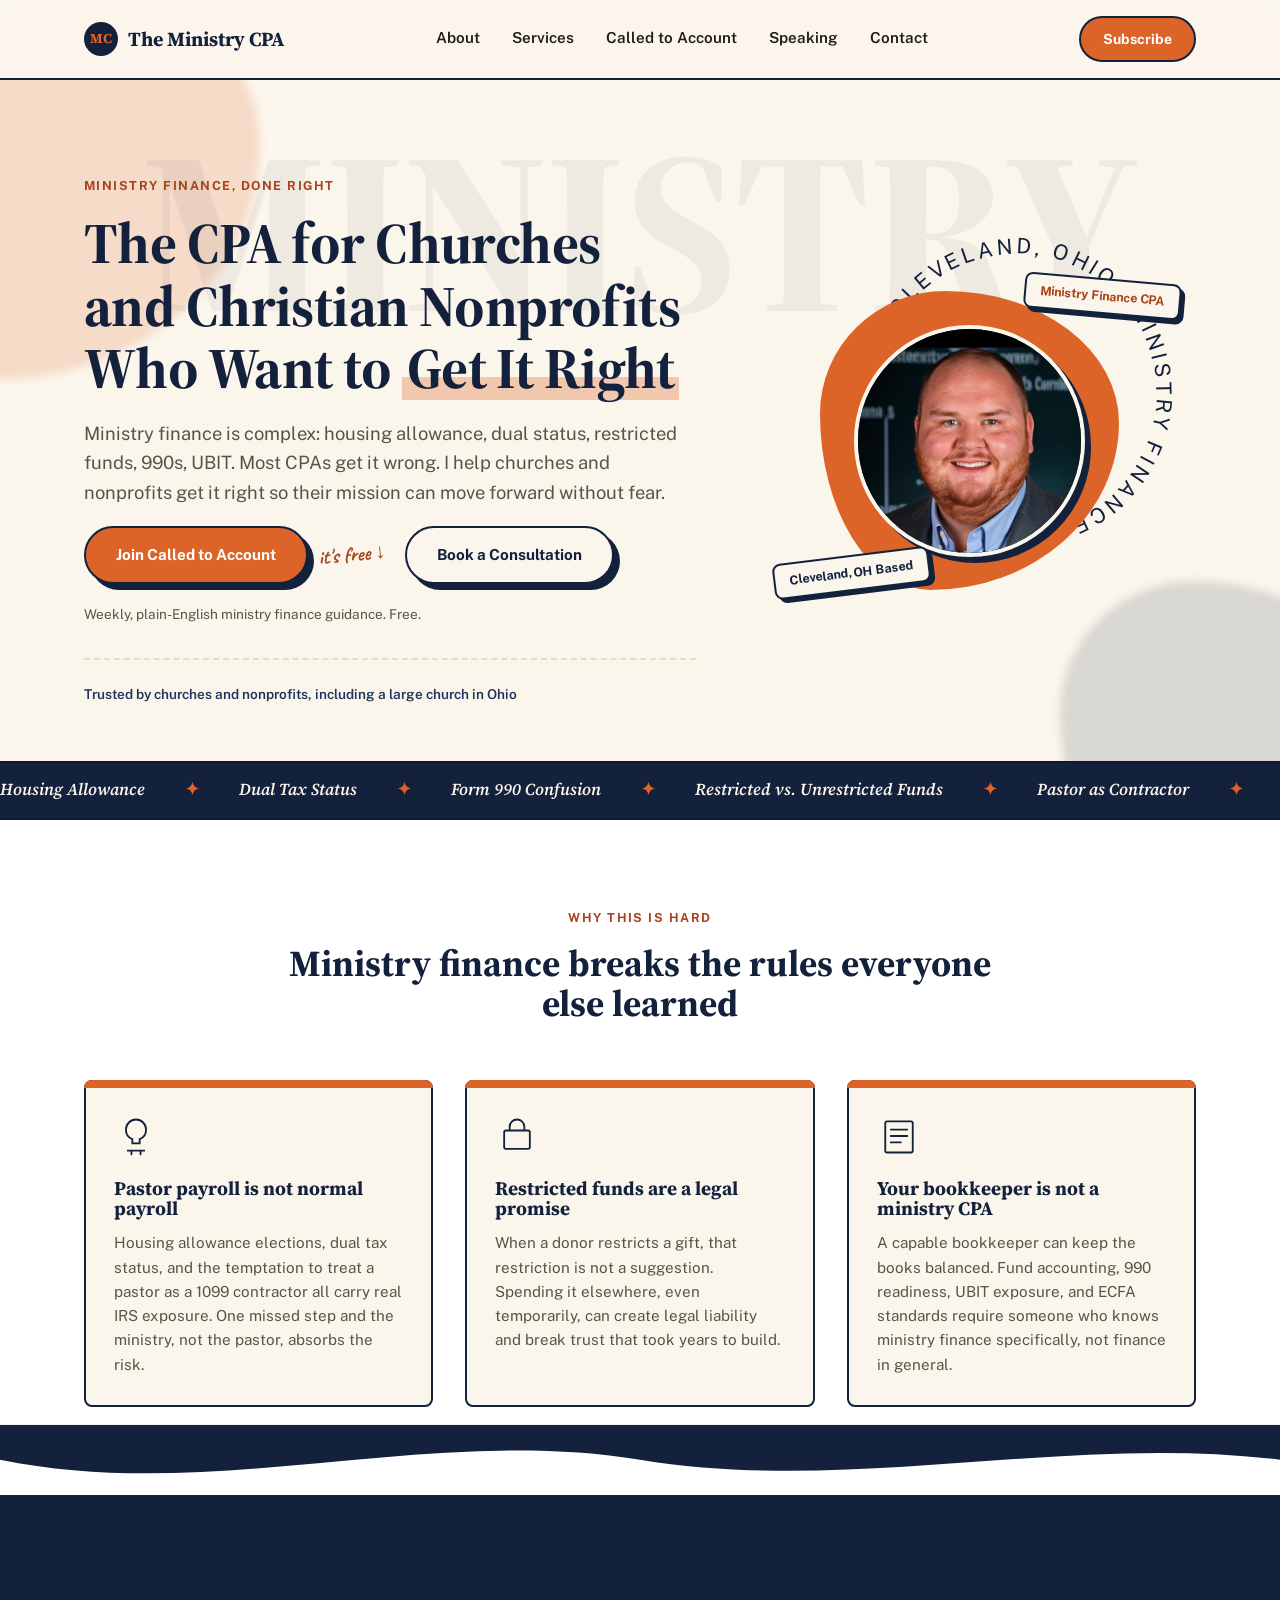
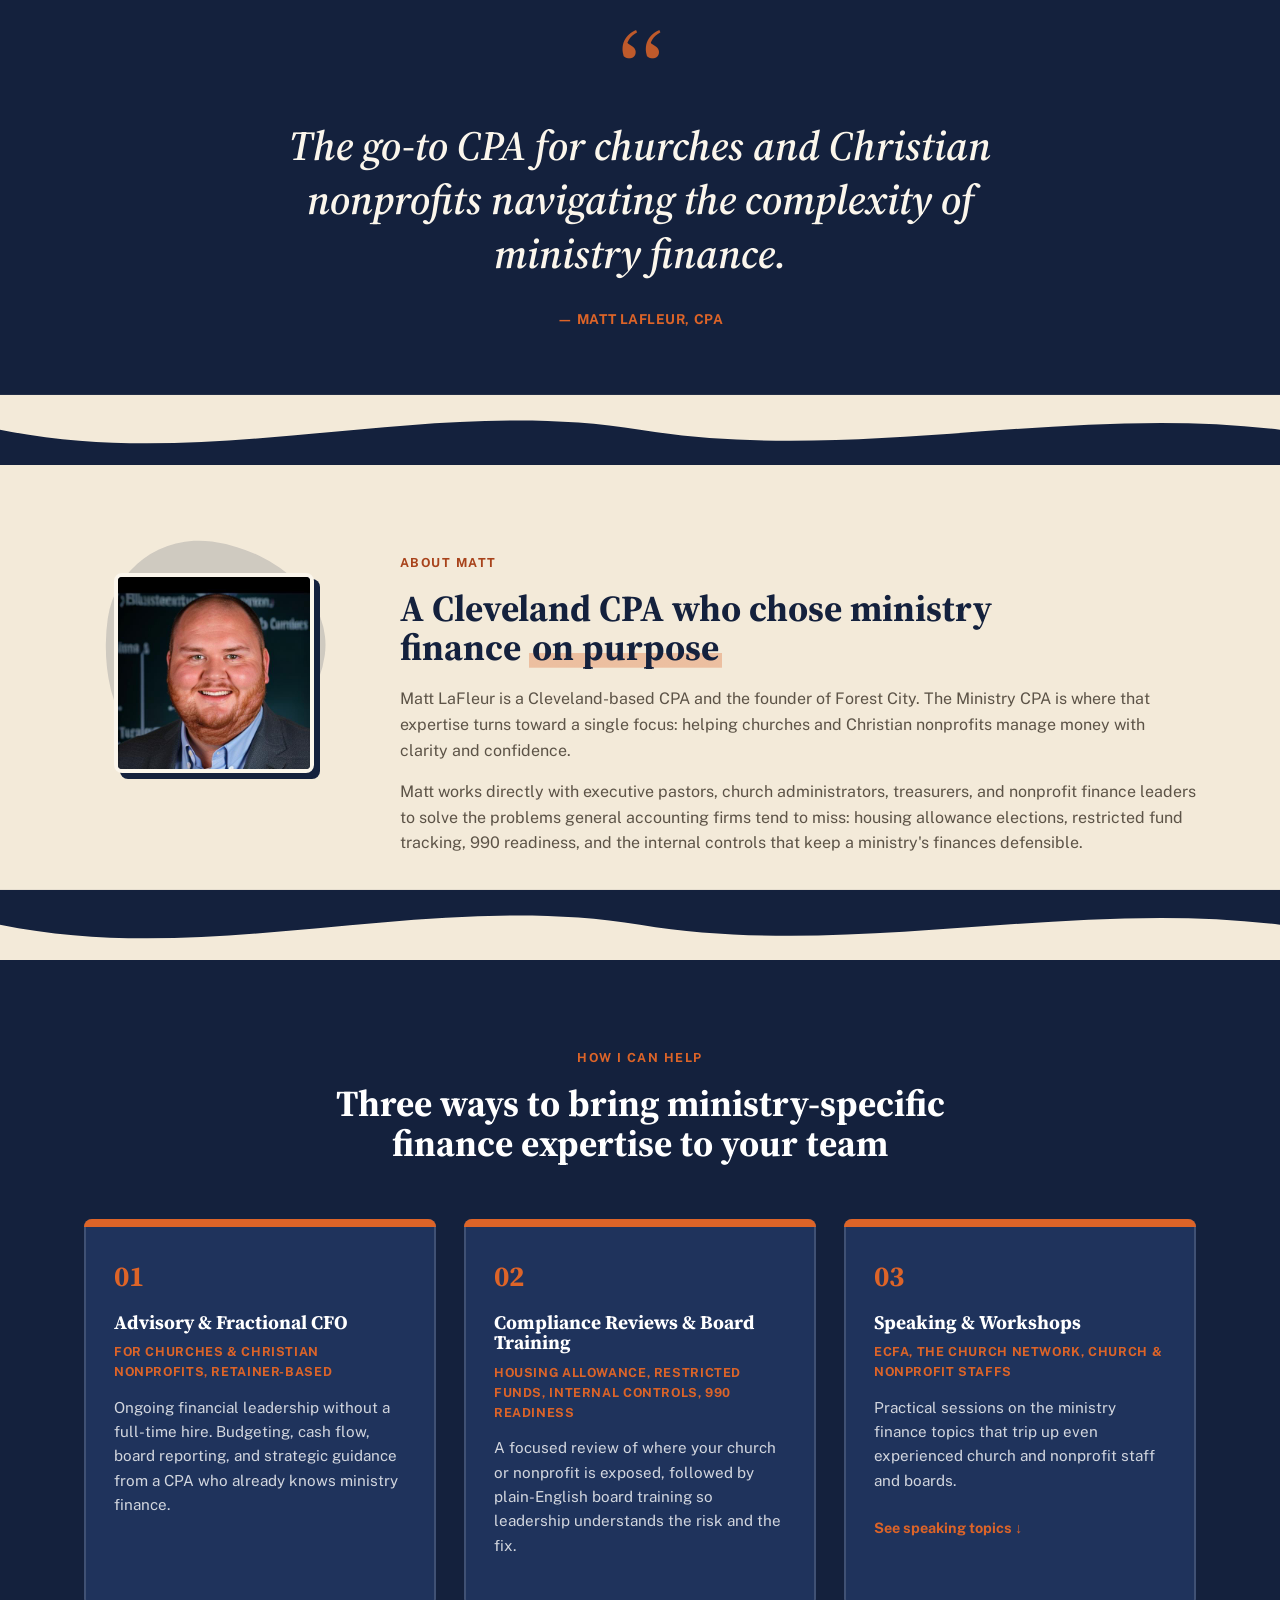
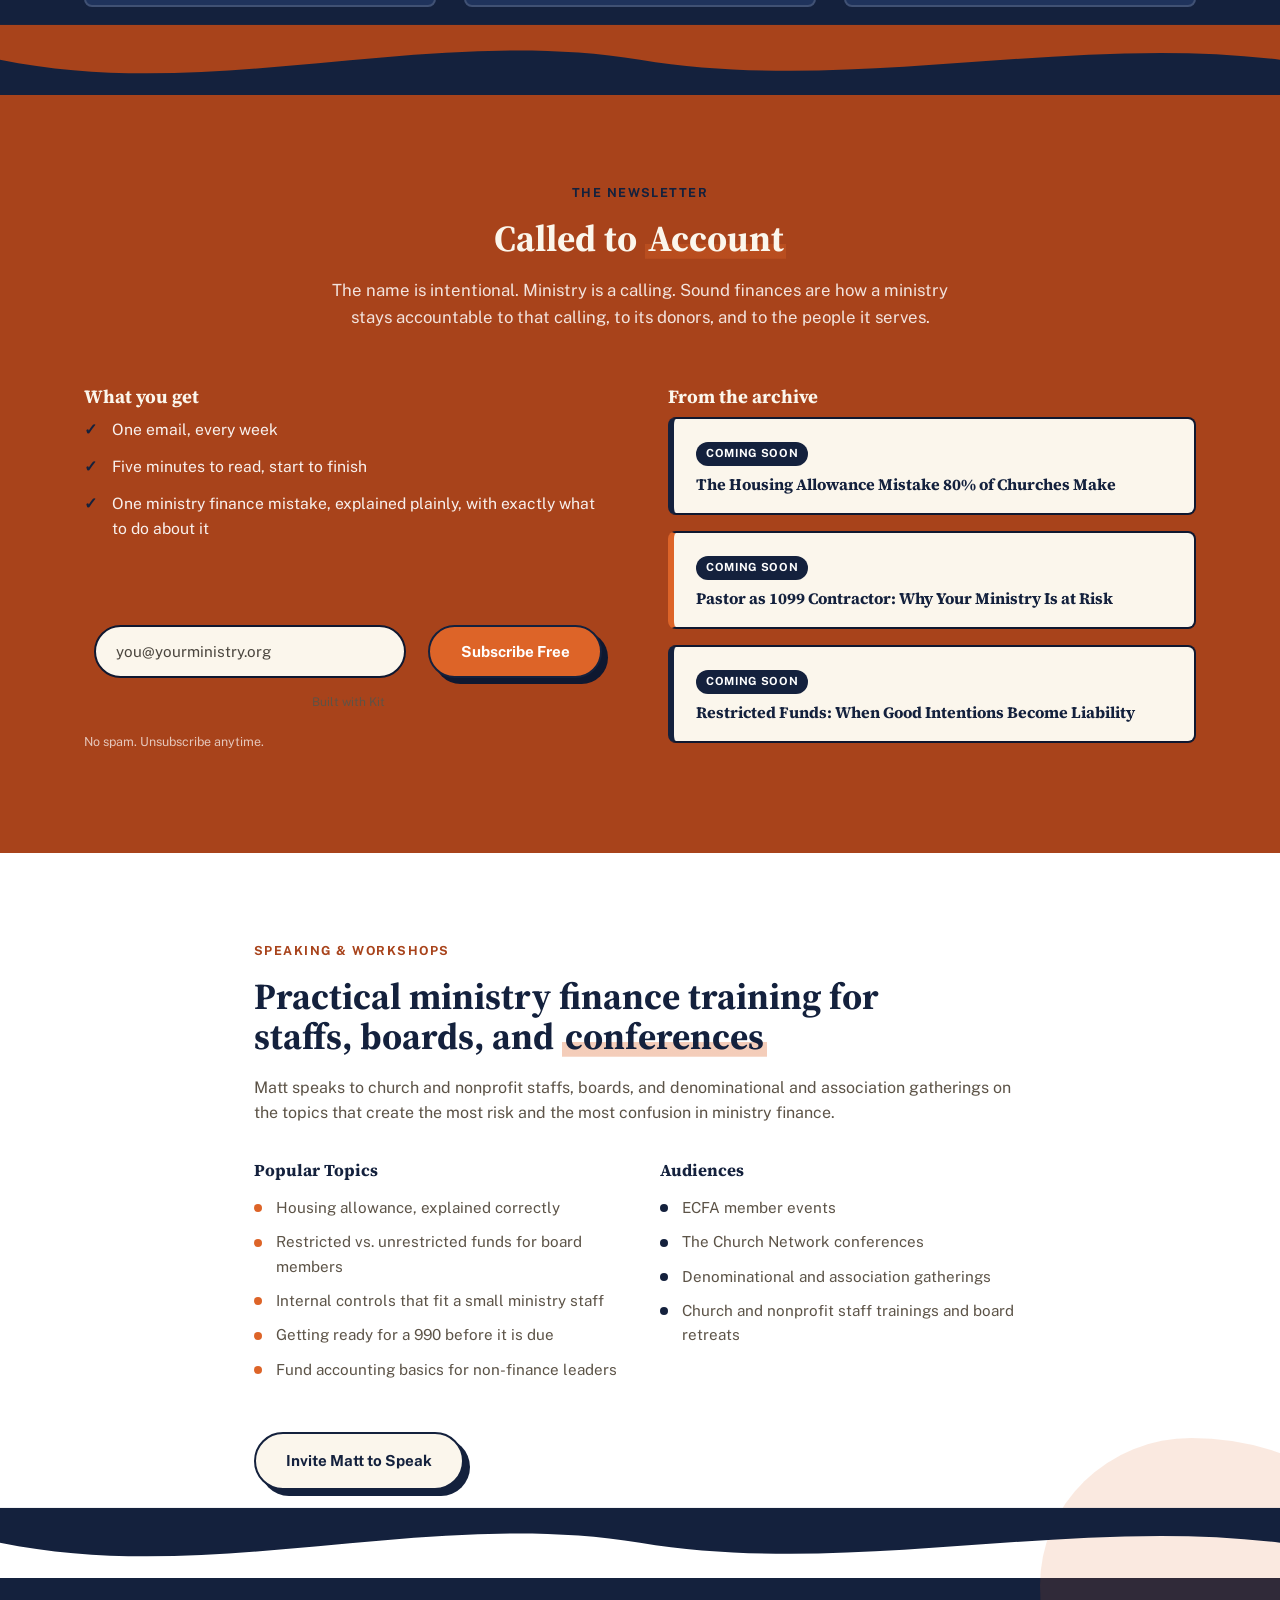
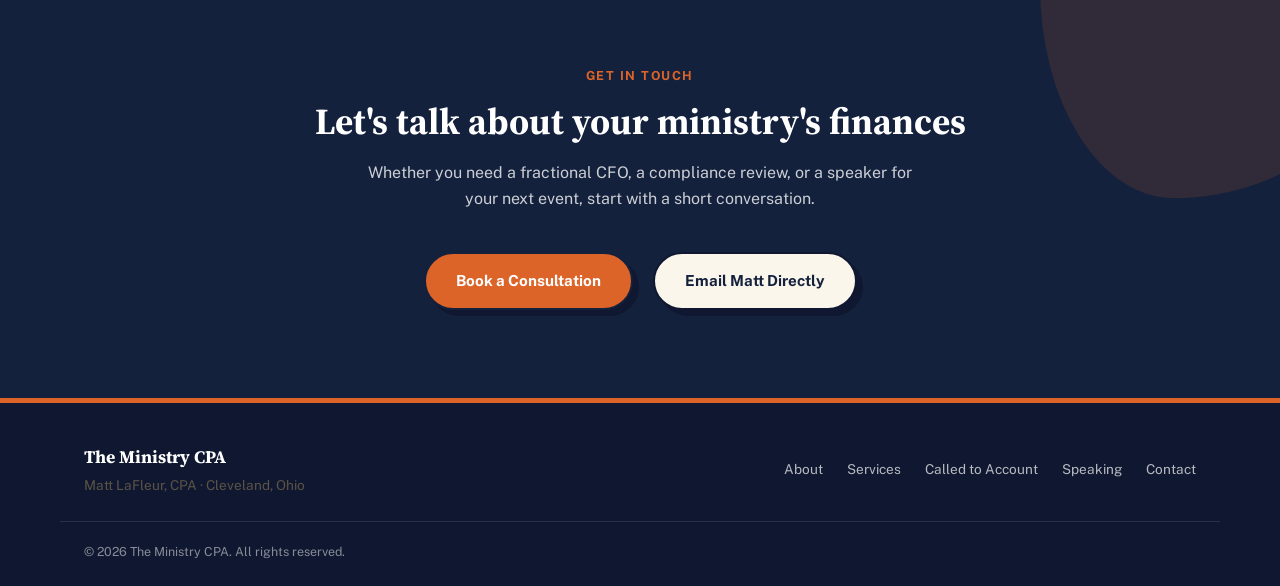
==== commit 832907b5: "Wire real scheduler link, remove named client from trust bar Two of the fixes flagged in the SEO aud" ====
--- a/index.html
+++ b/index.html
@@ -114,12 +114,12 @@
               <a href="#newsletter" class="btn btn-primary btn-hard">Join Called to Account</a>
               <span class="hand-note" aria-hidden="true">it's free &darr;</span>
             </div>
-            <a href="#contact" class="btn btn-secondary btn-hard">Book a Consultation</a>
+            <a href="https://fantastical.app/mattlafleur/the-ministry-cpa" class="btn btn-secondary btn-hard" target="_blank" rel="noopener noreferrer">Book a Consultation</a>
           </div>
           <p class="hero-cta-sub">Weekly, plain-English ministry finance guidance. Free.</p>
 
           <div class="trust-bar">
-            <p>Trusted by churches and nonprofits like Church of the Open Door and other ministries</p>
+            <p>Trusted by churches and nonprofits, including a large church in Ohio</p>
           </div>
         </div>
 
@@ -348,18 +348,18 @@
           <div class="newsletter-archive reveal">
             <h3>From the archive</h3>
             <div class="archive-list">
-              <a class="archive-card archive-card-1" href="/blog/posts/housing-allowance-mistake.html">
-                <span class="archive-badge">Read the issue</span>
+              <div class="archive-card archive-card-1">
+                <span class="archive-badge">Coming Soon</span>
                 <h4>The Housing Allowance Mistake 80% of Churches Make</h4>
-              </a>
-              <a class="archive-card archive-card-2" href="/blog/posts/pastor-1099-contractor-risk.html">
-                <span class="archive-badge">Read the issue</span>
+              </div>
+              <div class="archive-card archive-card-2">
+                <span class="archive-badge">Coming Soon</span>
                 <h4>Pastor as 1099 Contractor: Why Your Ministry Is at Risk</h4>
-              </a>
-              <a class="archive-card archive-card-3" href="/blog/posts/restricted-funds-good-intentions-liability.html">
-                <span class="archive-badge">Read the issue</span>
+              </div>
+              <div class="archive-card archive-card-3">
+                <span class="archive-badge">Coming Soon</span>
                 <h4>Restricted Funds: When Good Intentions Become Liability</h4>
-              </a>
+              </div>
             </div>
           </div>
         </div>
@@ -415,8 +415,7 @@
         </p>
 
         <div class="contact-actions">
-          <!-- Placeholder: replace with real Calendly or scheduling embed at launch -->
-          <a href="mailto:hello@theministrycpa.com" class="btn btn-primary btn-hard">Book a Consultation</a>
+          <a href="https://fantastical.app/mattlafleur/the-ministry-cpa" class="btn btn-primary btn-hard" target="_blank" rel="noopener noreferrer">Book a Consultation</a>
           <a href="mailto:hello@theministrycpa.com" class="btn btn-secondary btn-hard">Email Matt Directly</a>
         </div>
       </div>
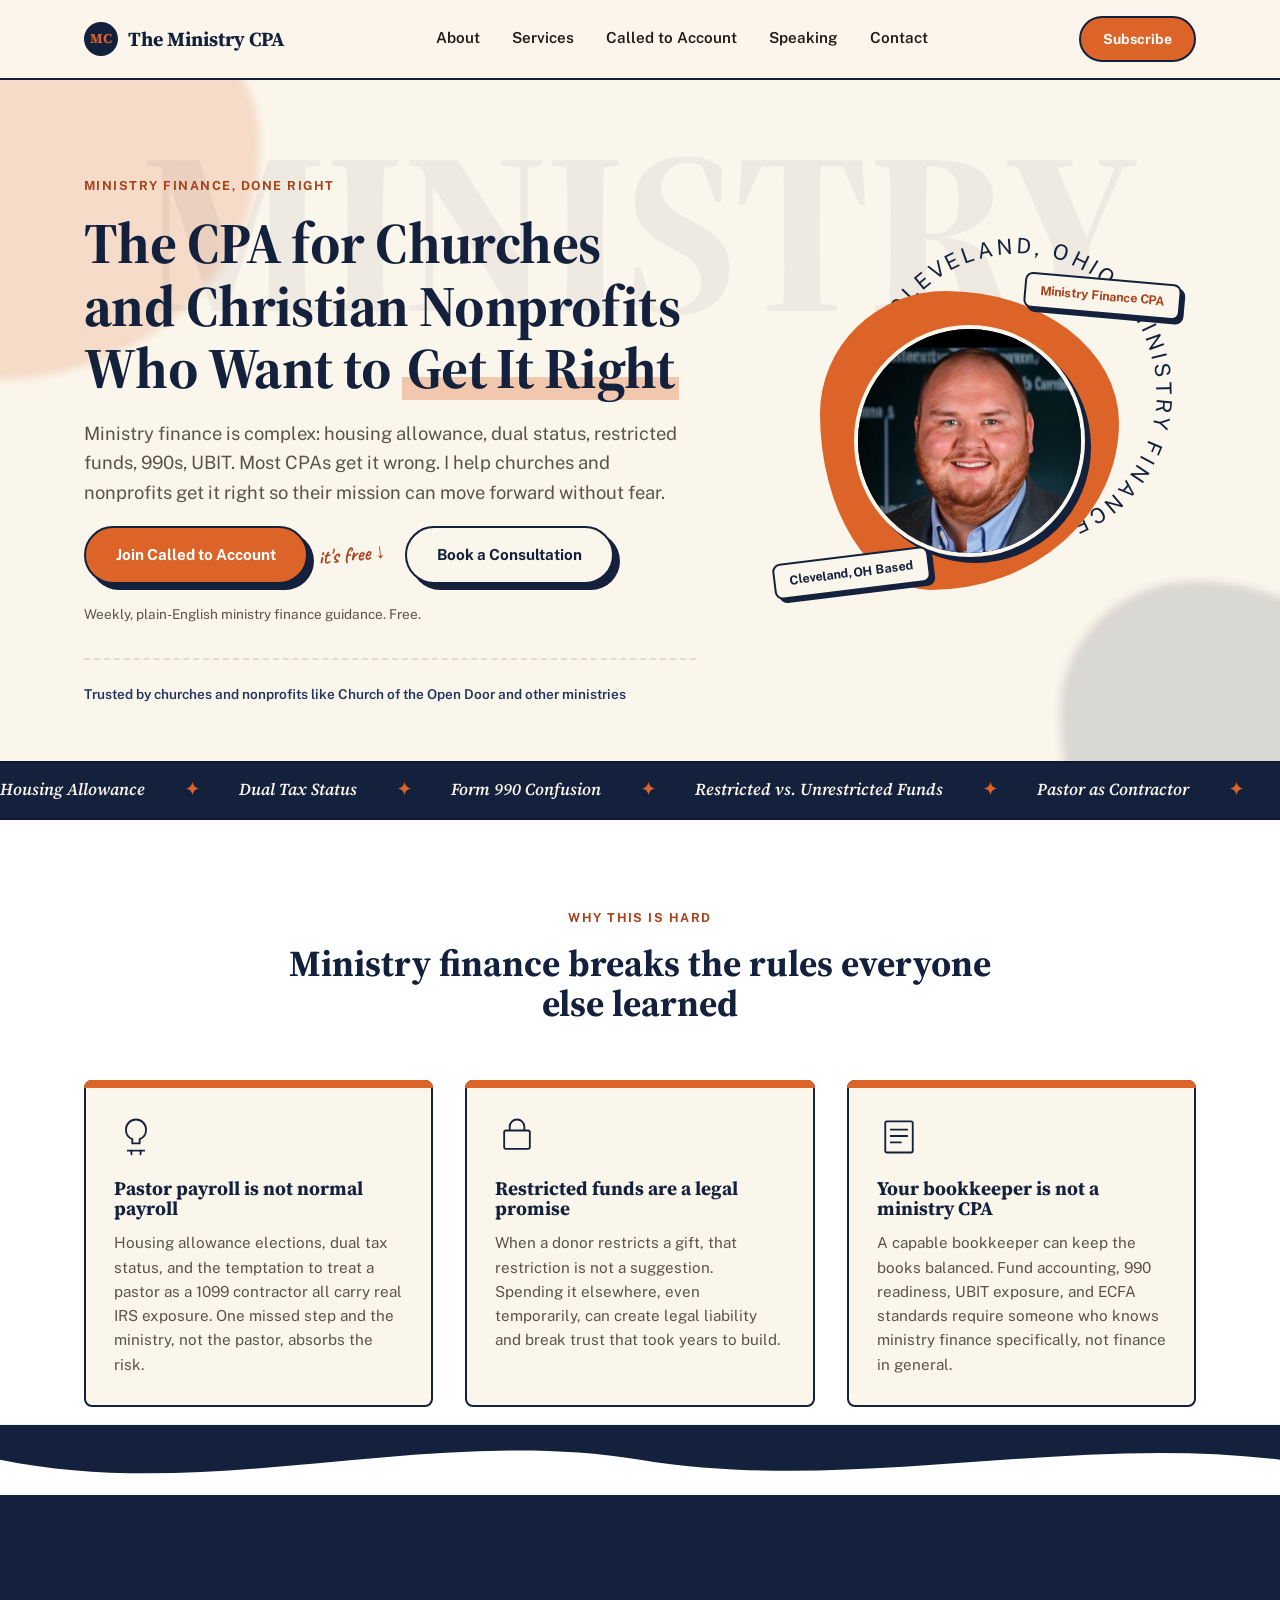
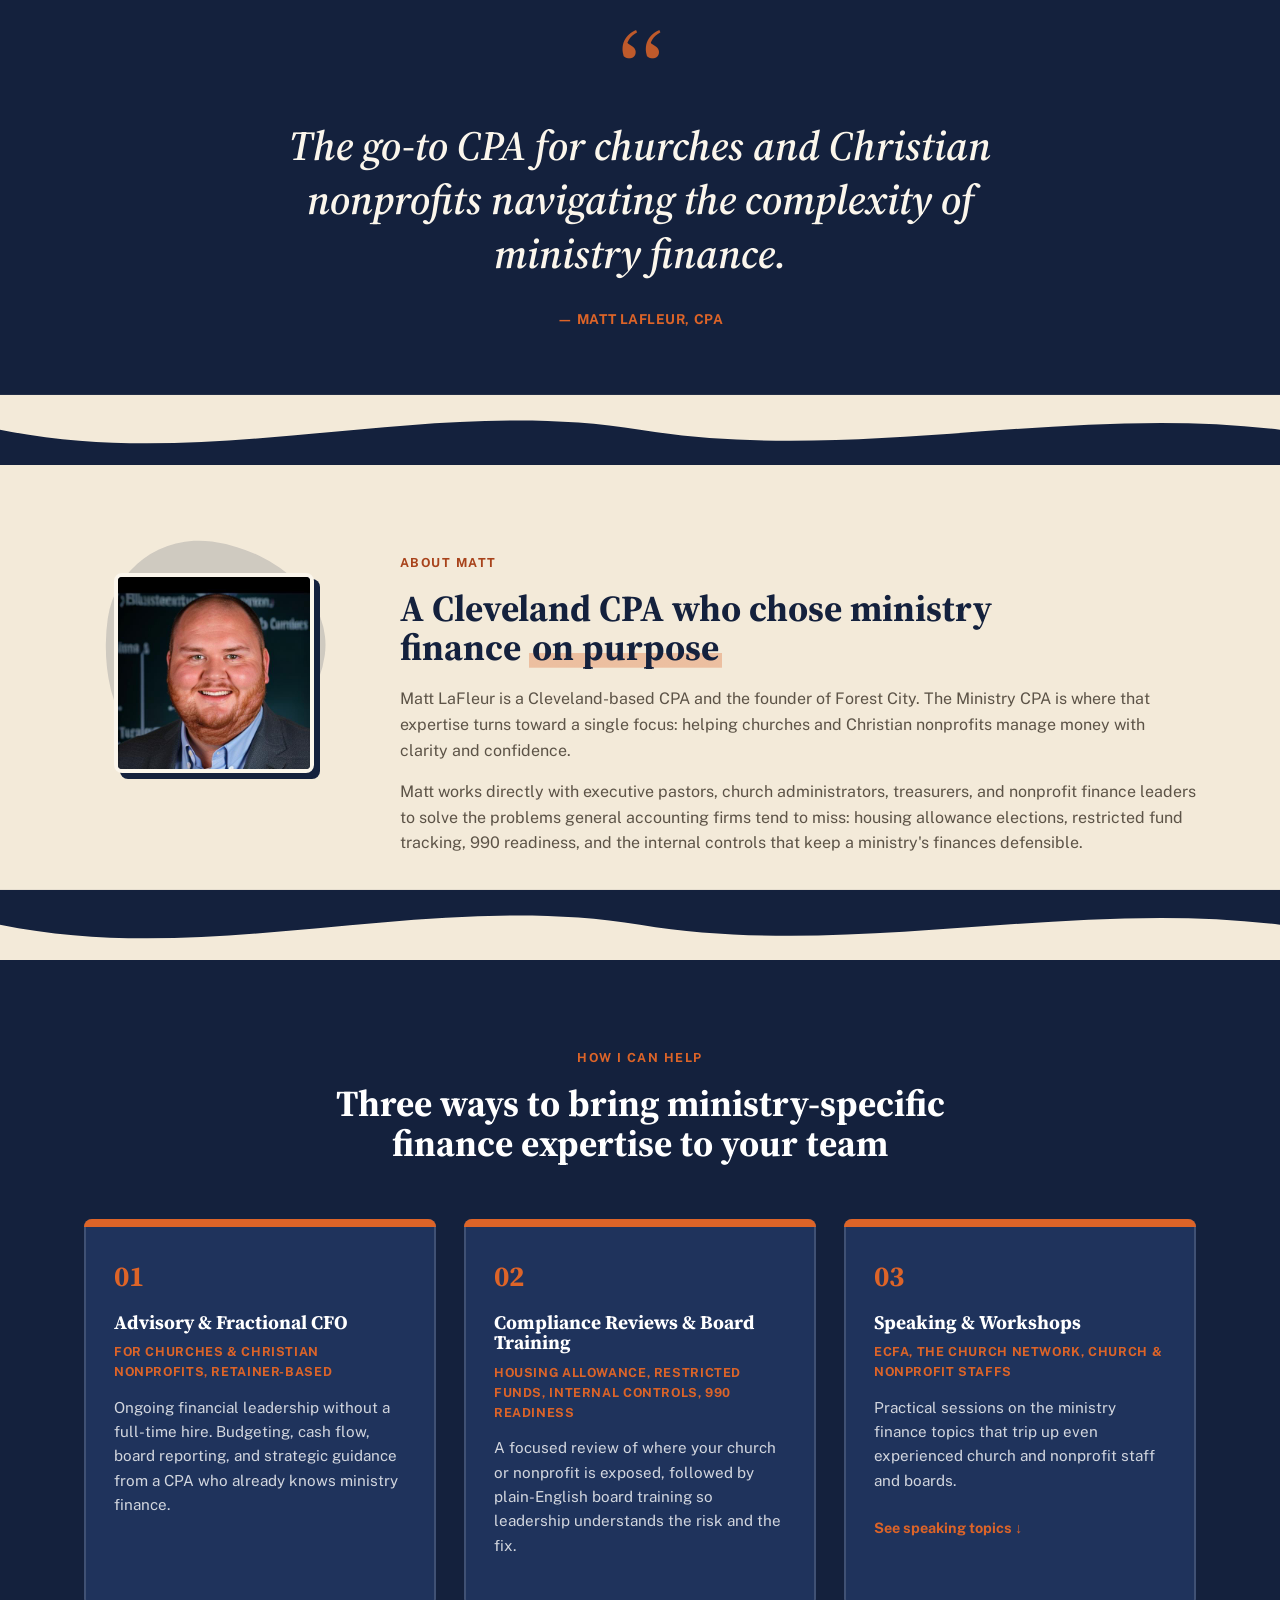
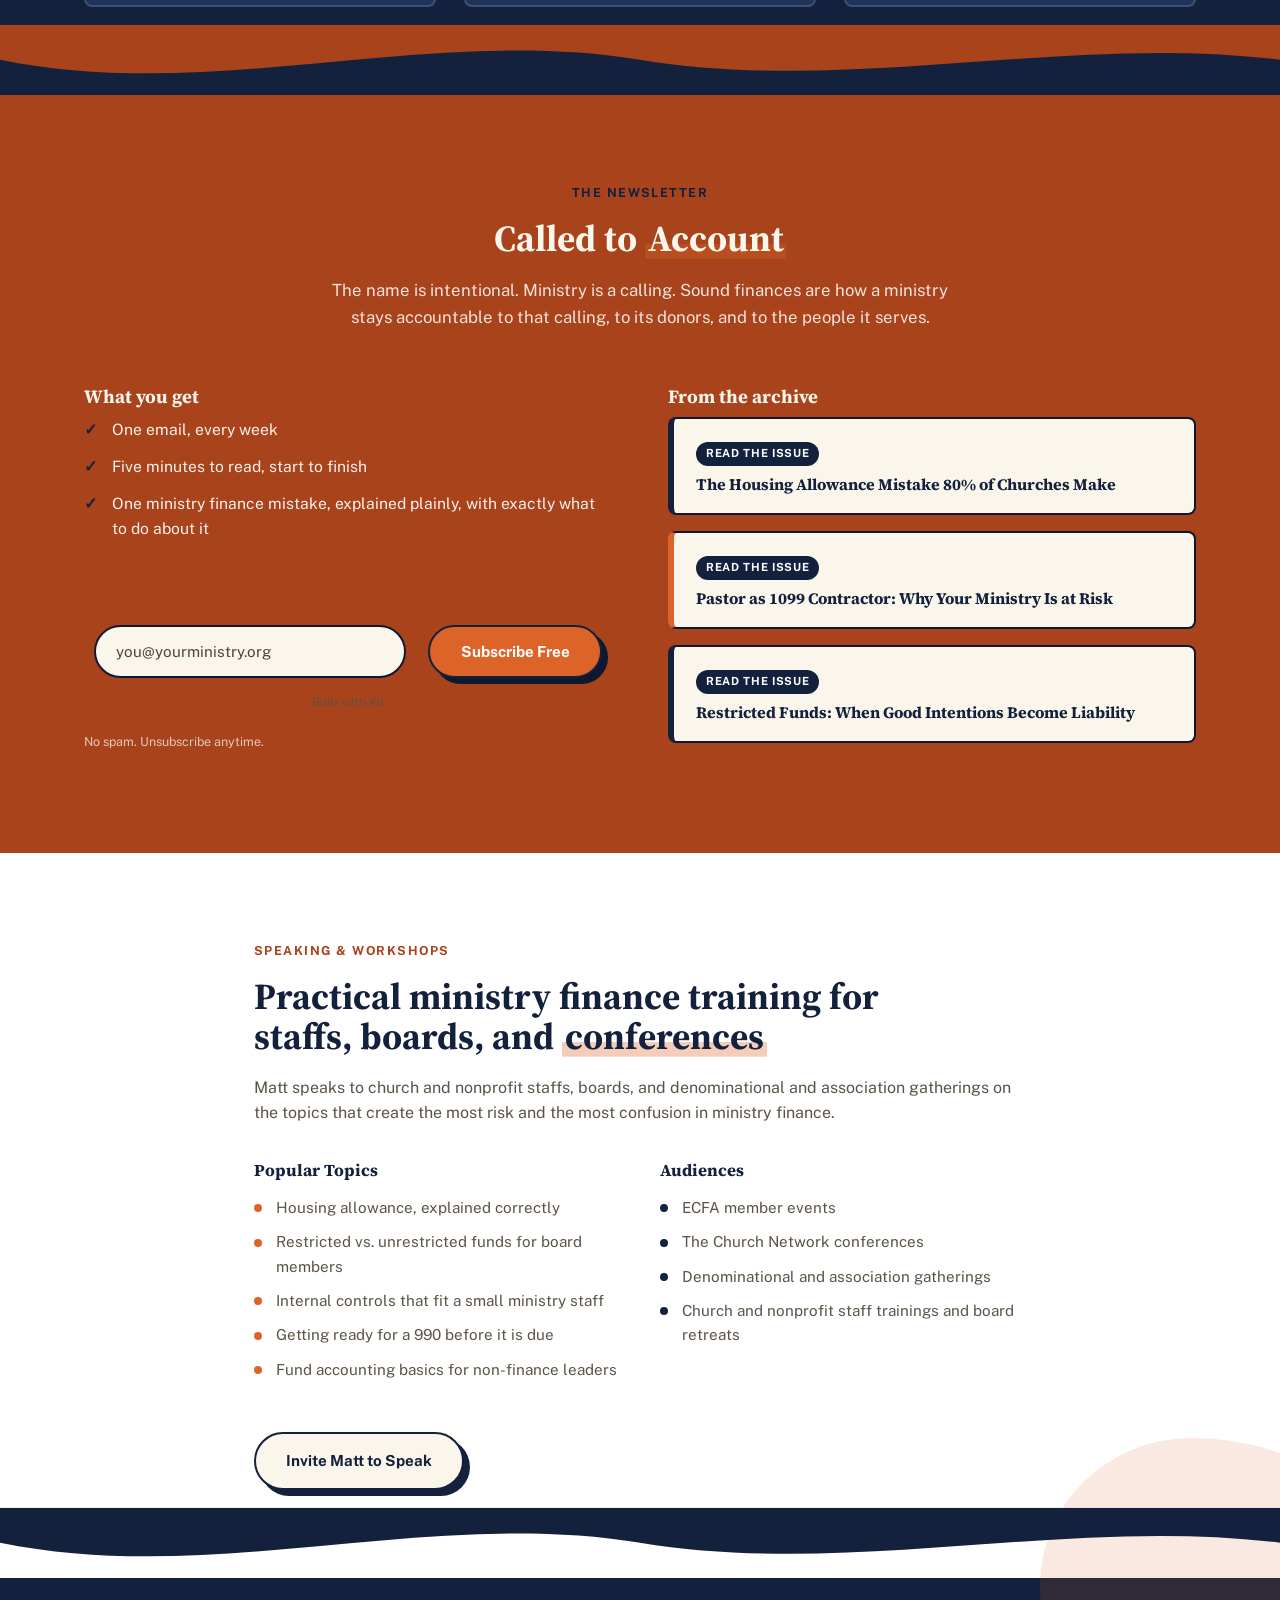
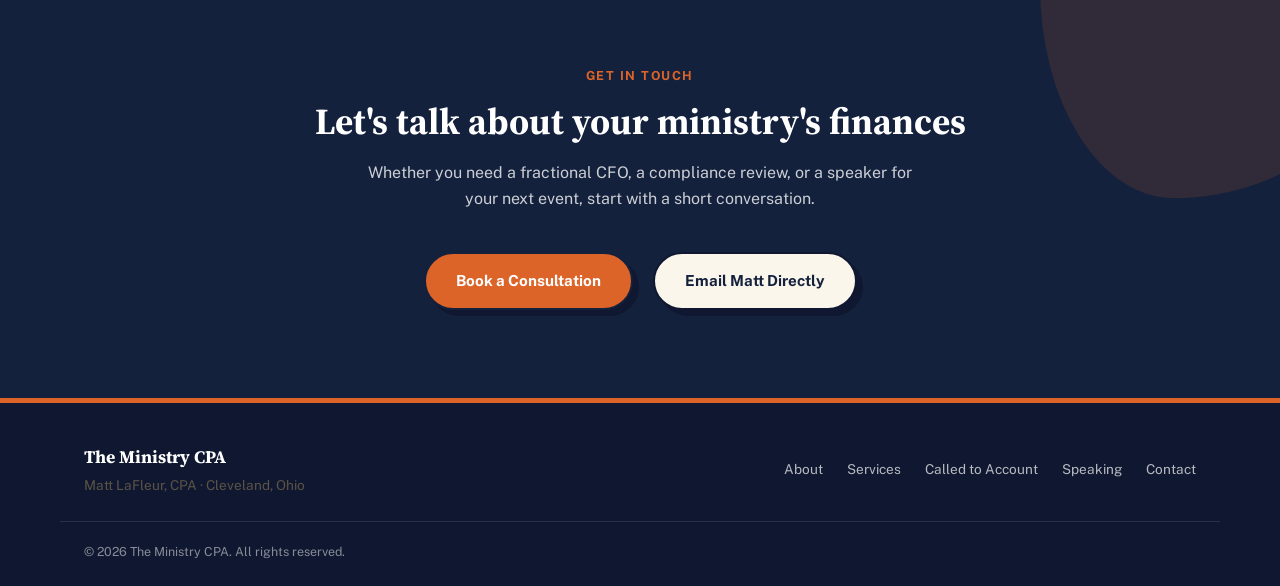
==== commit 449b202a: "Merge pull request #6 from mattlafleur-cle/claude/blog-launch Launch the Called to Account blog with" ====
--- a/index.html
+++ b/index.html
@@ -114,12 +114,12 @@
               <a href="#newsletter" class="btn btn-primary btn-hard">Join Called to Account</a>
               <span class="hand-note" aria-hidden="true">it's free &darr;</span>
             </div>
-            <a href="https://fantastical.app/mattlafleur/the-ministry-cpa" class="btn btn-secondary btn-hard" target="_blank" rel="noopener noreferrer">Book a Consultation</a>
+            <a href="#contact" class="btn btn-secondary btn-hard">Book a Consultation</a>
           </div>
           <p class="hero-cta-sub">Weekly, plain-English ministry finance guidance. Free.</p>
 
           <div class="trust-bar">
-            <p>Trusted by churches and nonprofits, including a large church in Ohio</p>
+            <p>Trusted by churches and nonprofits like Church of the Open Door and other ministries</p>
           </div>
         </div>
 
@@ -348,18 +348,18 @@
           <div class="newsletter-archive reveal">
             <h3>From the archive</h3>
             <div class="archive-list">
-              <div class="archive-card archive-card-1">
-                <span class="archive-badge">Coming Soon</span>
+              <a class="archive-card archive-card-1" href="/blog/posts/housing-allowance-mistake.html">
+                <span class="archive-badge">Read the issue</span>
                 <h4>The Housing Allowance Mistake 80% of Churches Make</h4>
-              </div>
-              <div class="archive-card archive-card-2">
-                <span class="archive-badge">Coming Soon</span>
+              </a>
+              <a class="archive-card archive-card-2" href="/blog/posts/pastor-1099-contractor-risk.html">
+                <span class="archive-badge">Read the issue</span>
                 <h4>Pastor as 1099 Contractor: Why Your Ministry Is at Risk</h4>
-              </div>
-              <div class="archive-card archive-card-3">
-                <span class="archive-badge">Coming Soon</span>
+              </a>
+              <a class="archive-card archive-card-3" href="/blog/posts/restricted-funds-good-intentions-liability.html">
+                <span class="archive-badge">Read the issue</span>
                 <h4>Restricted Funds: When Good Intentions Become Liability</h4>
-              </div>
+              </a>
             </div>
           </div>
         </div>
@@ -415,7 +415,8 @@
         </p>
 
         <div class="contact-actions">
-          <a href="https://fantastical.app/mattlafleur/the-ministry-cpa" class="btn btn-primary btn-hard" target="_blank" rel="noopener noreferrer">Book a Consultation</a>
+          <!-- Placeholder: replace with real Calendly or scheduling embed at launch -->
+          <a href="mailto:hello@theministrycpa.com" class="btn btn-primary btn-hard">Book a Consultation</a>
           <a href="mailto:hello@theministrycpa.com" class="btn btn-secondary btn-hard">Email Matt Directly</a>
         </div>
       </div>
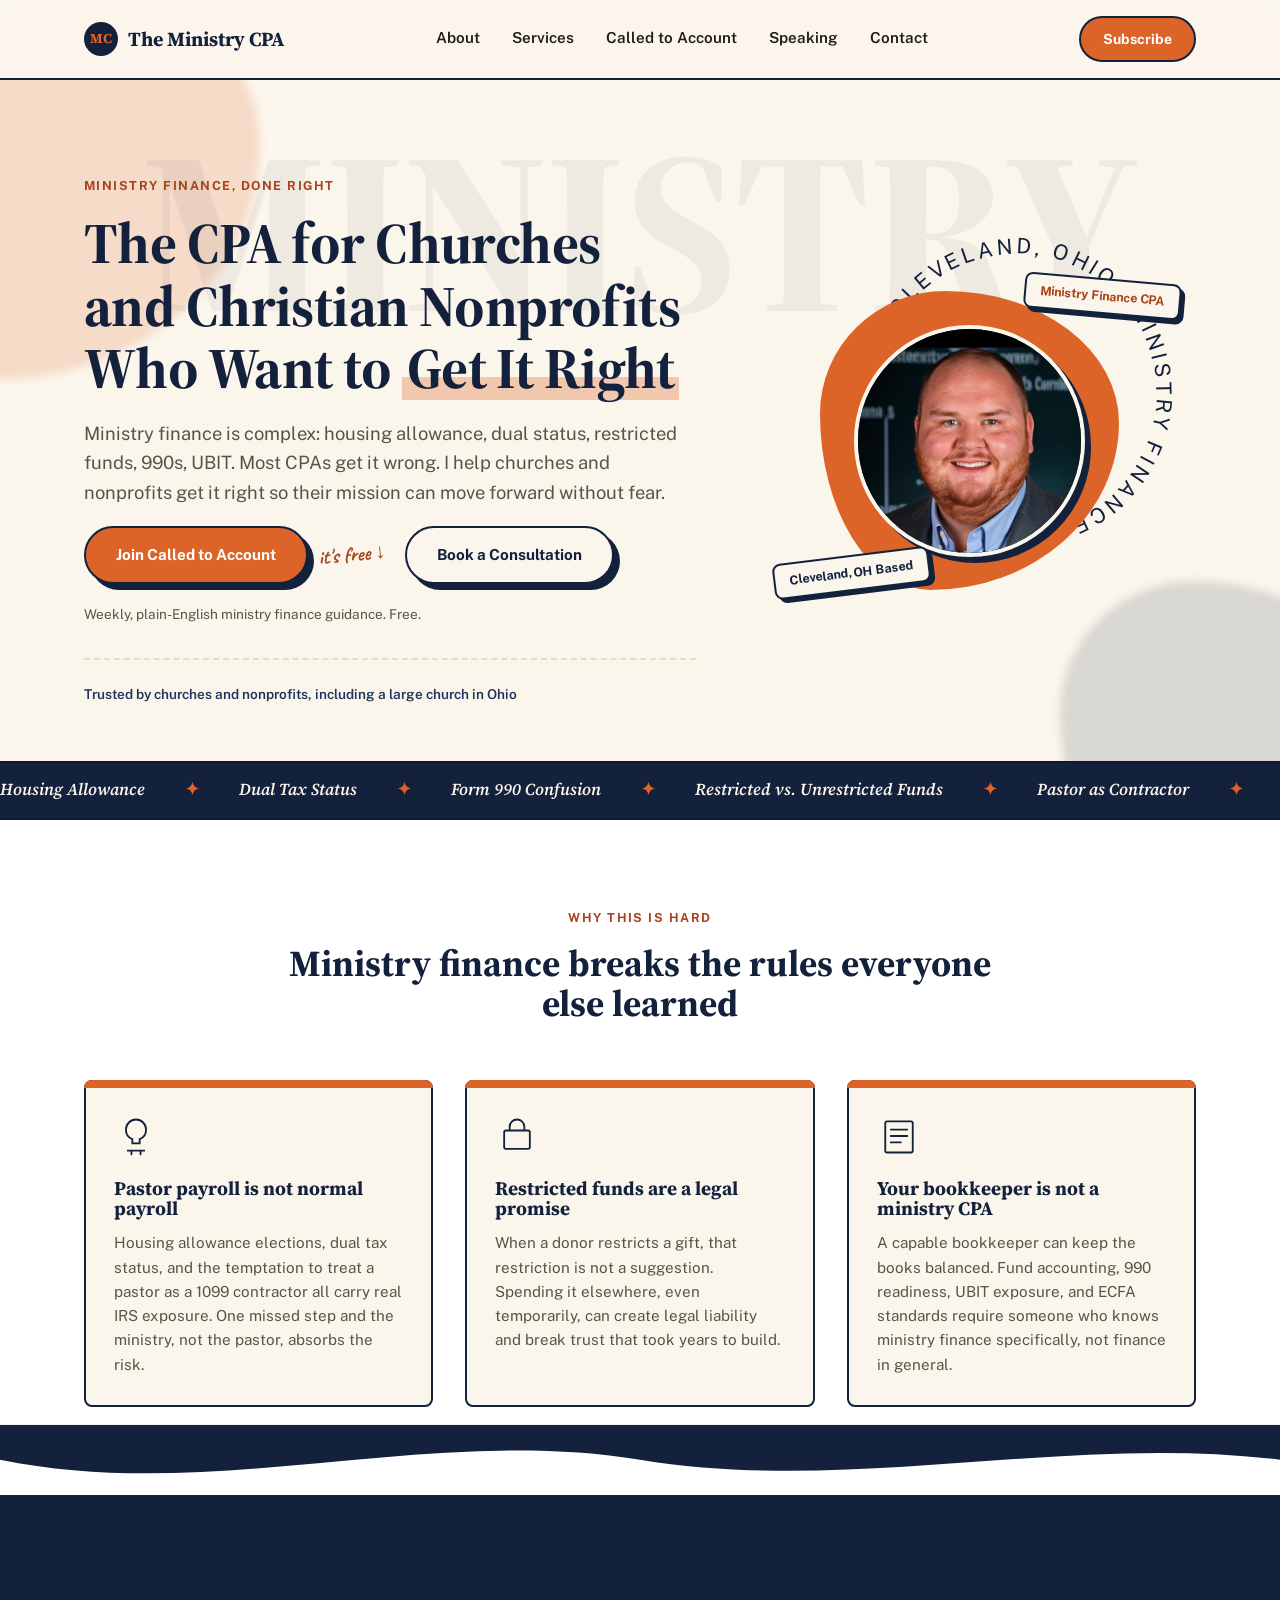
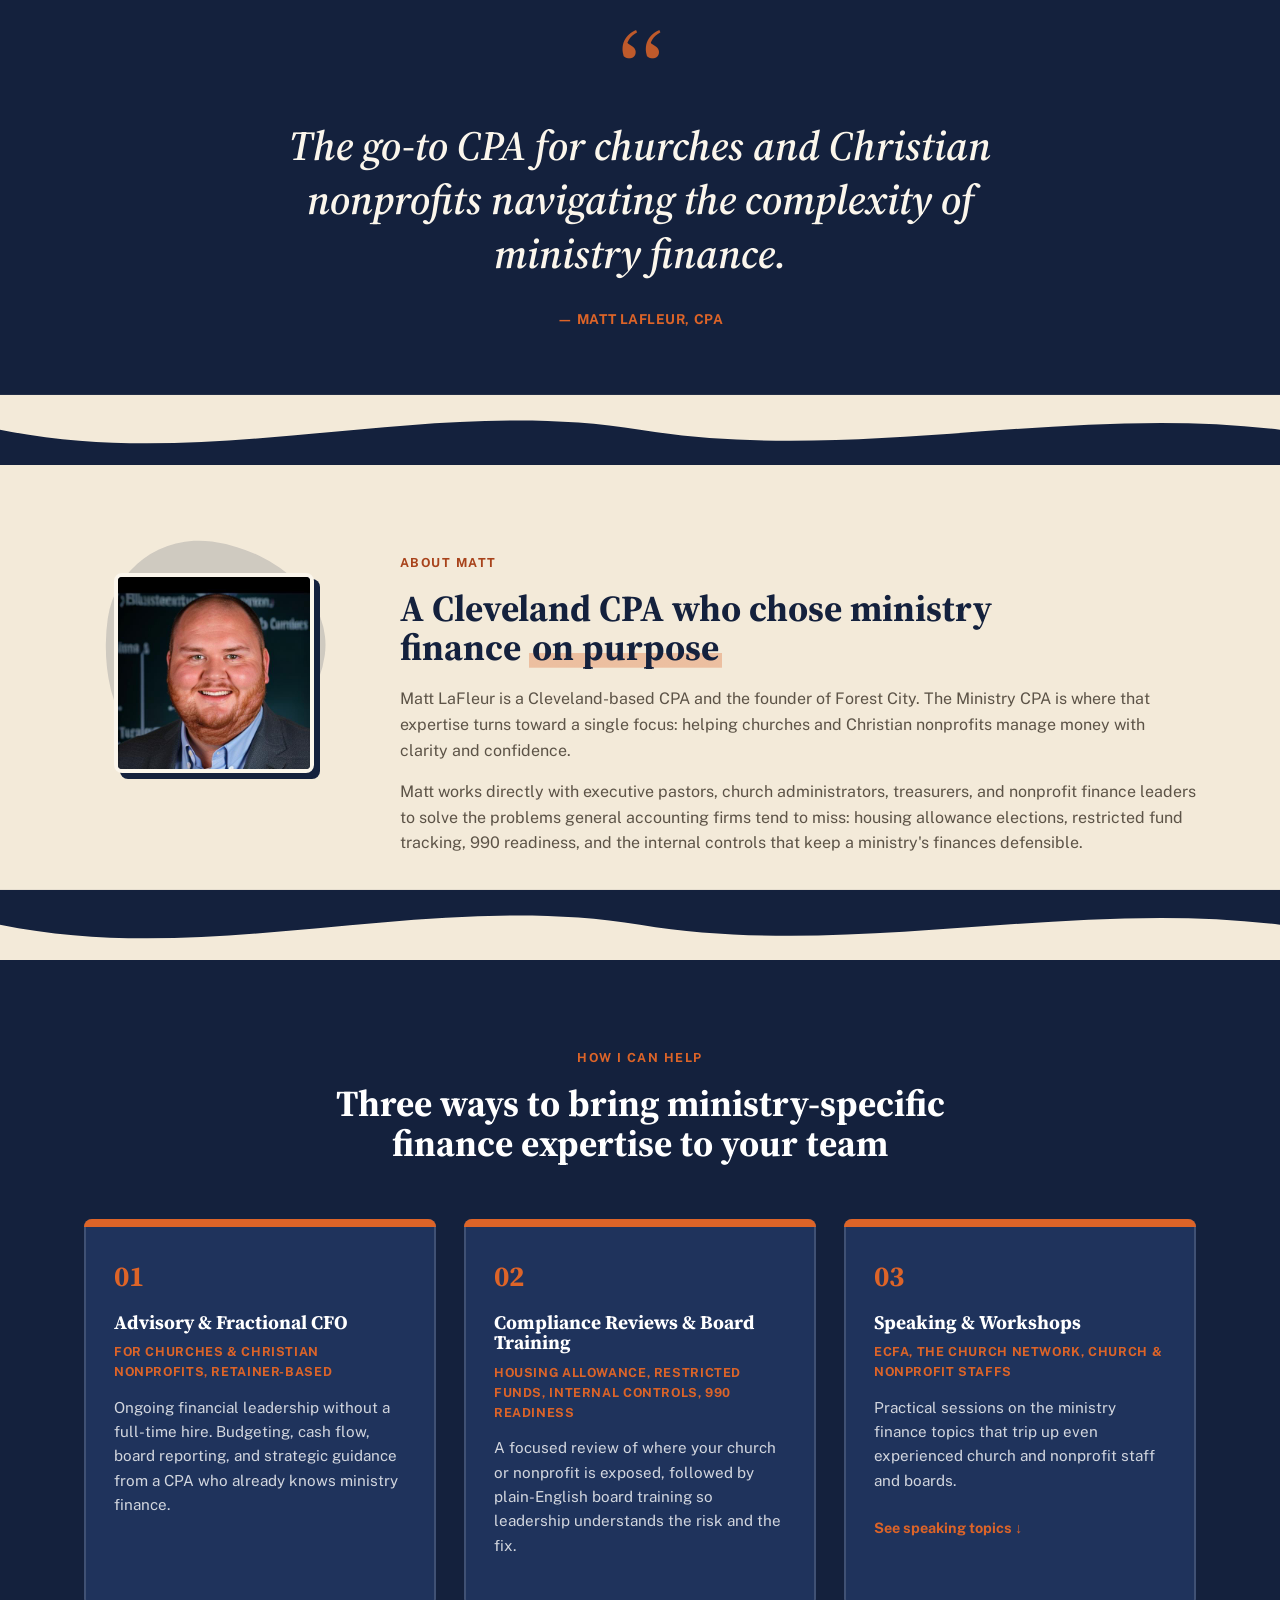
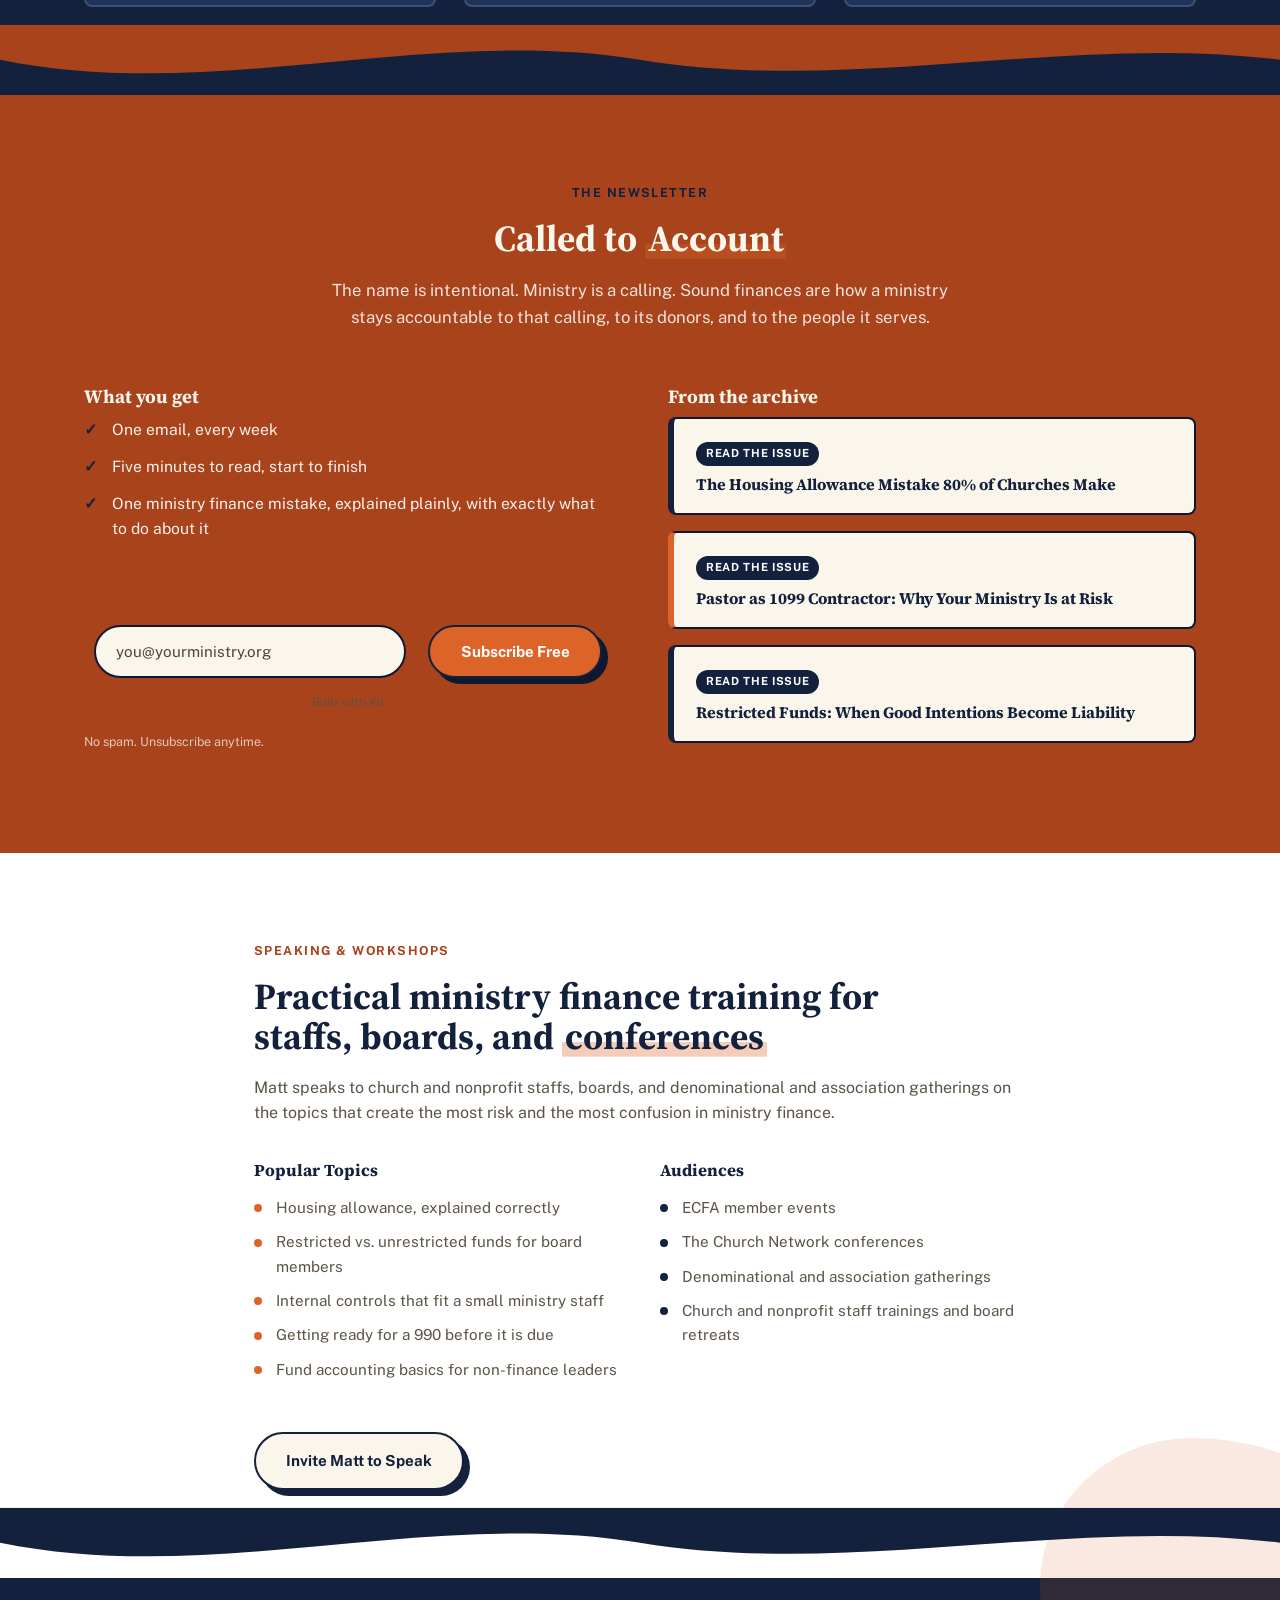
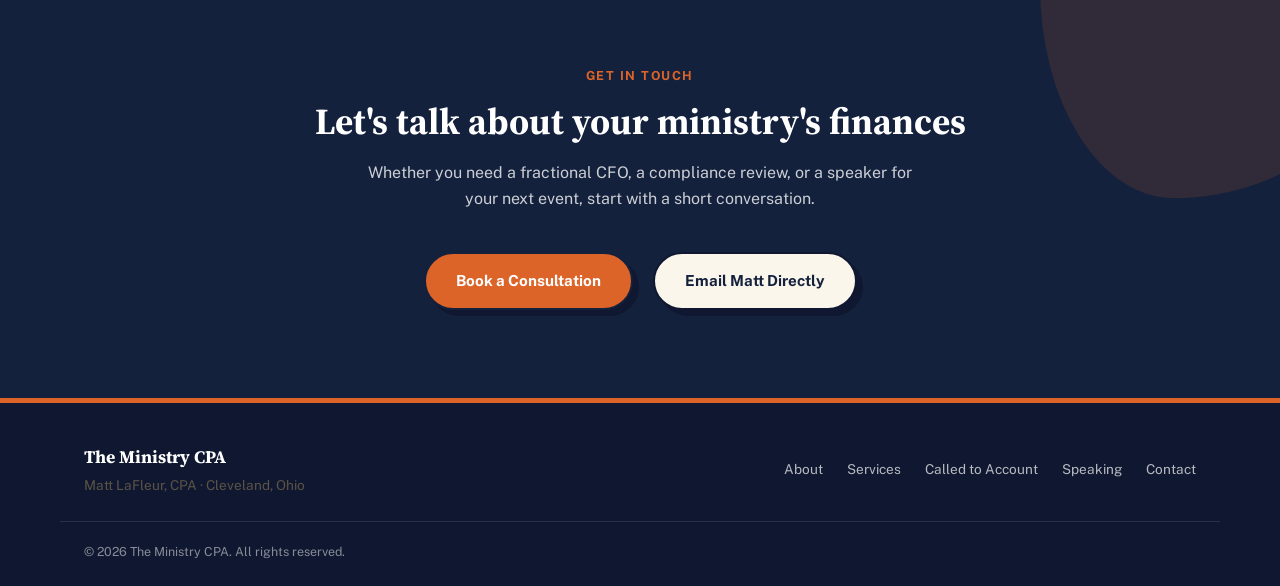
==== commit b15e4995: "Merge pull request #7 from mattlafleur-cle/claude/scheduler-and-trust-copy Wire real scheduler link," ====
--- a/index.html
+++ b/index.html
@@ -114,12 +114,12 @@
               <a href="#newsletter" class="btn btn-primary btn-hard">Join Called to Account</a>
               <span class="hand-note" aria-hidden="true">it's free &darr;</span>
             </div>
-            <a href="#contact" class="btn btn-secondary btn-hard">Book a Consultation</a>
+            <a href="https://fantastical.app/mattlafleur/the-ministry-cpa" class="btn btn-secondary btn-hard" target="_blank" rel="noopener noreferrer">Book a Consultation</a>
           </div>
           <p class="hero-cta-sub">Weekly, plain-English ministry finance guidance. Free.</p>
 
           <div class="trust-bar">
-            <p>Trusted by churches and nonprofits like Church of the Open Door and other ministries</p>
+            <p>Trusted by churches and nonprofits, including a large church in Ohio</p>
           </div>
         </div>
 
@@ -415,8 +415,7 @@
         </p>
 
         <div class="contact-actions">
-          <!-- Placeholder: replace with real Calendly or scheduling embed at launch -->
-          <a href="mailto:hello@theministrycpa.com" class="btn btn-primary btn-hard">Book a Consultation</a>
+          <a href="https://fantastical.app/mattlafleur/the-ministry-cpa" class="btn btn-primary btn-hard" target="_blank" rel="noopener noreferrer">Book a Consultation</a>
           <a href="mailto:hello@theministrycpa.com" class="btn btn-secondary btn-hard">Email Matt Directly</a>
         </div>
       </div>
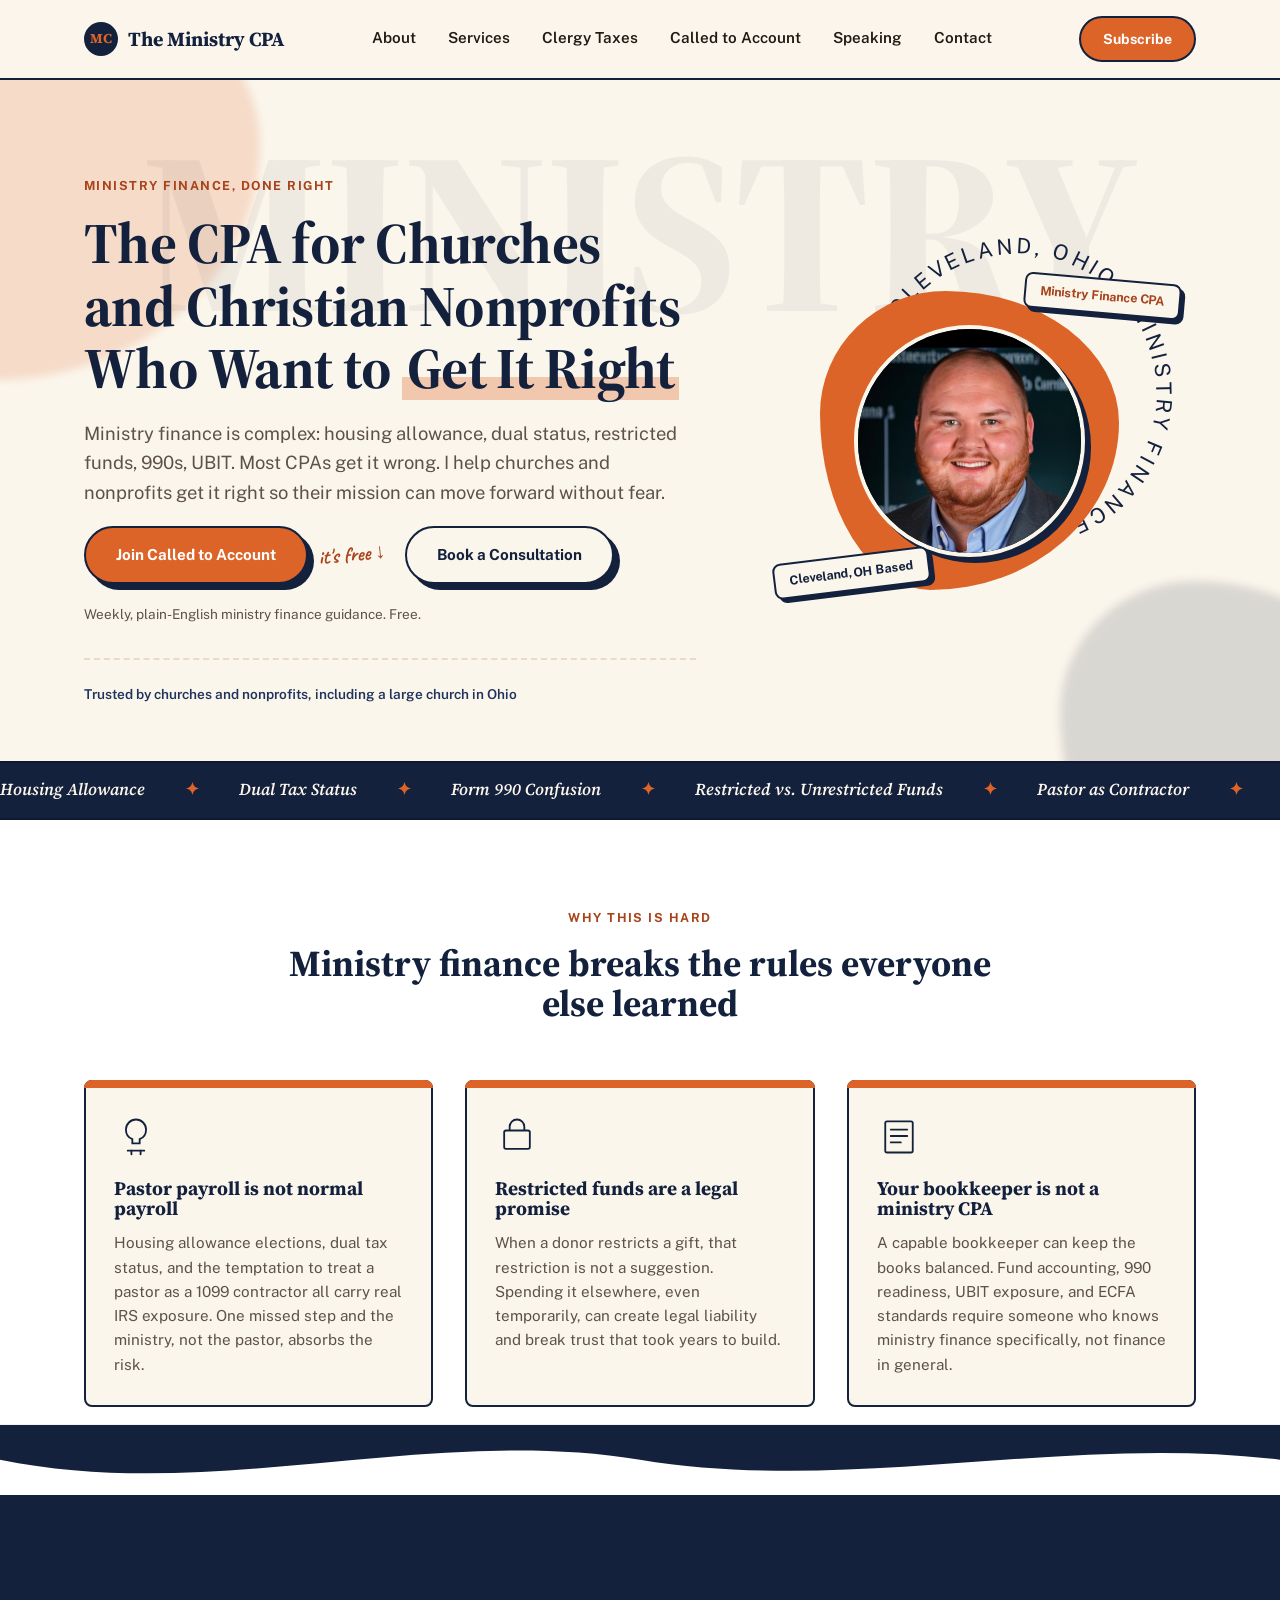
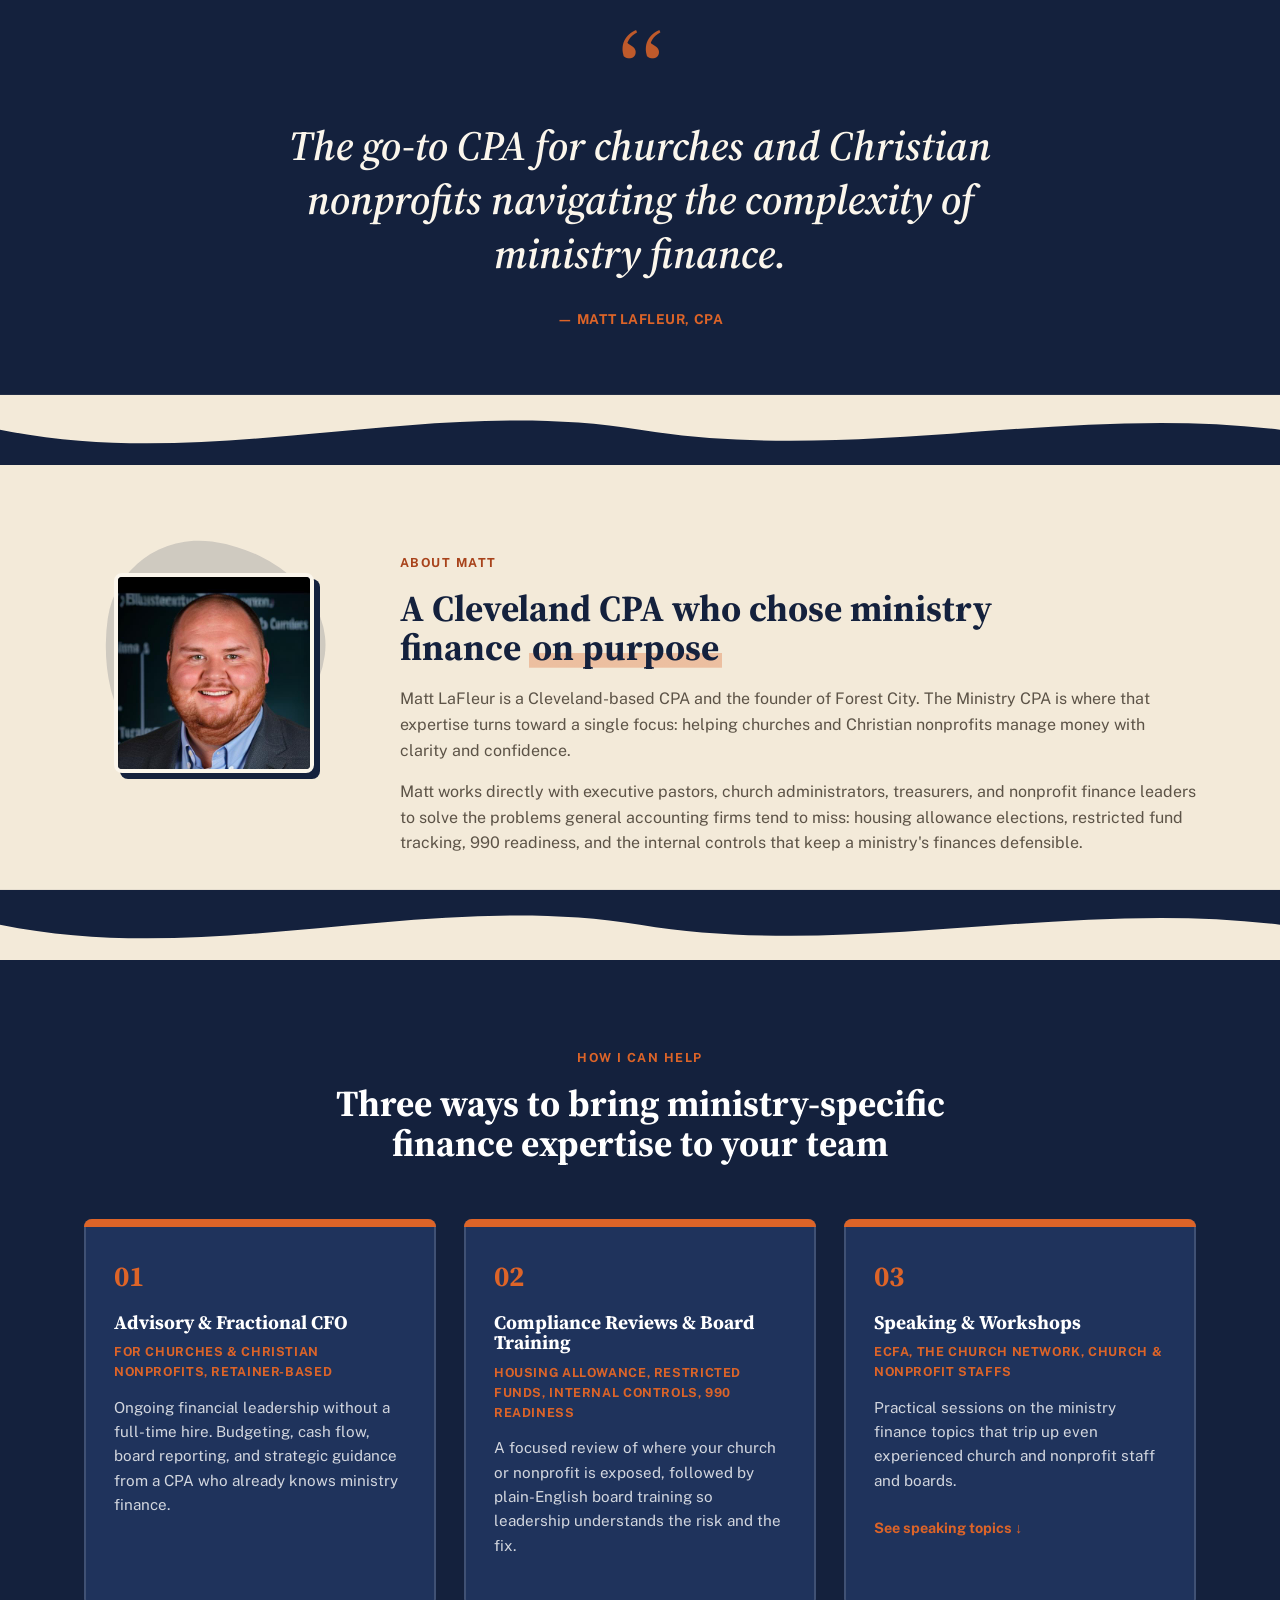
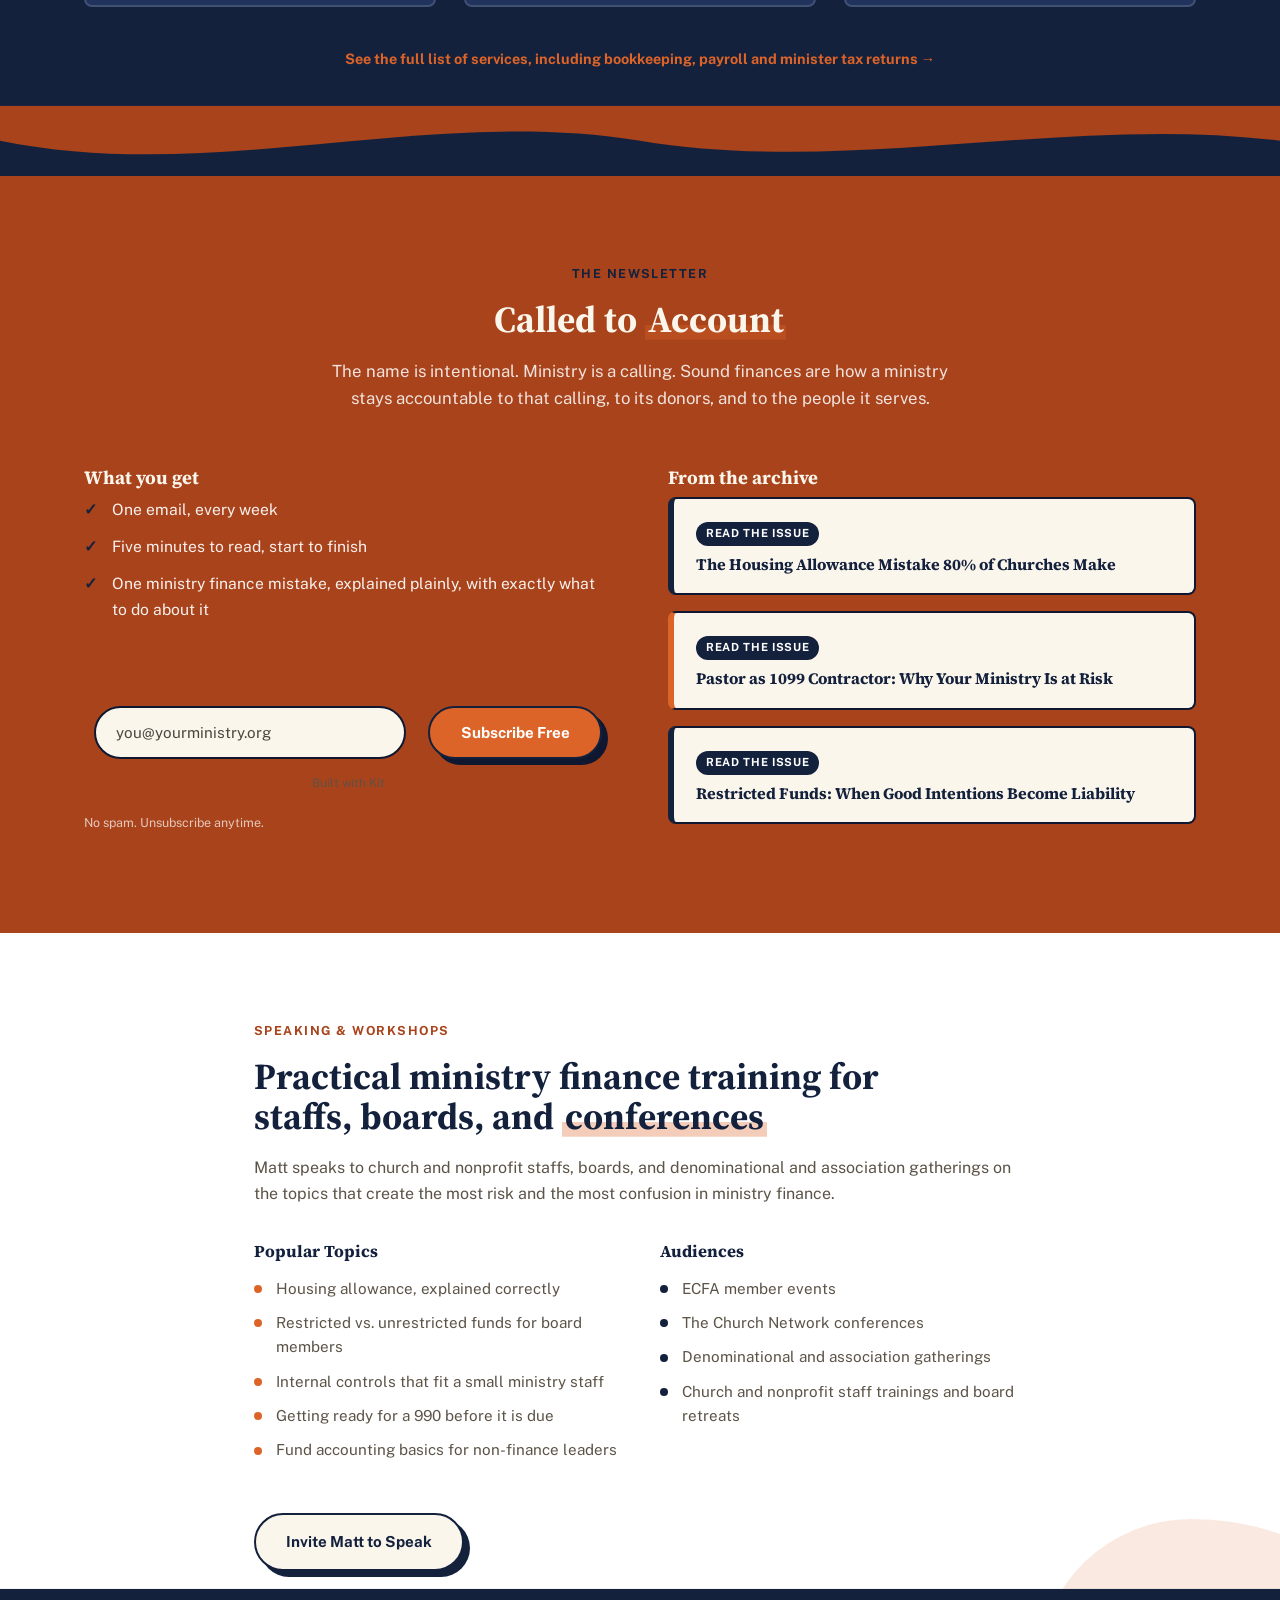
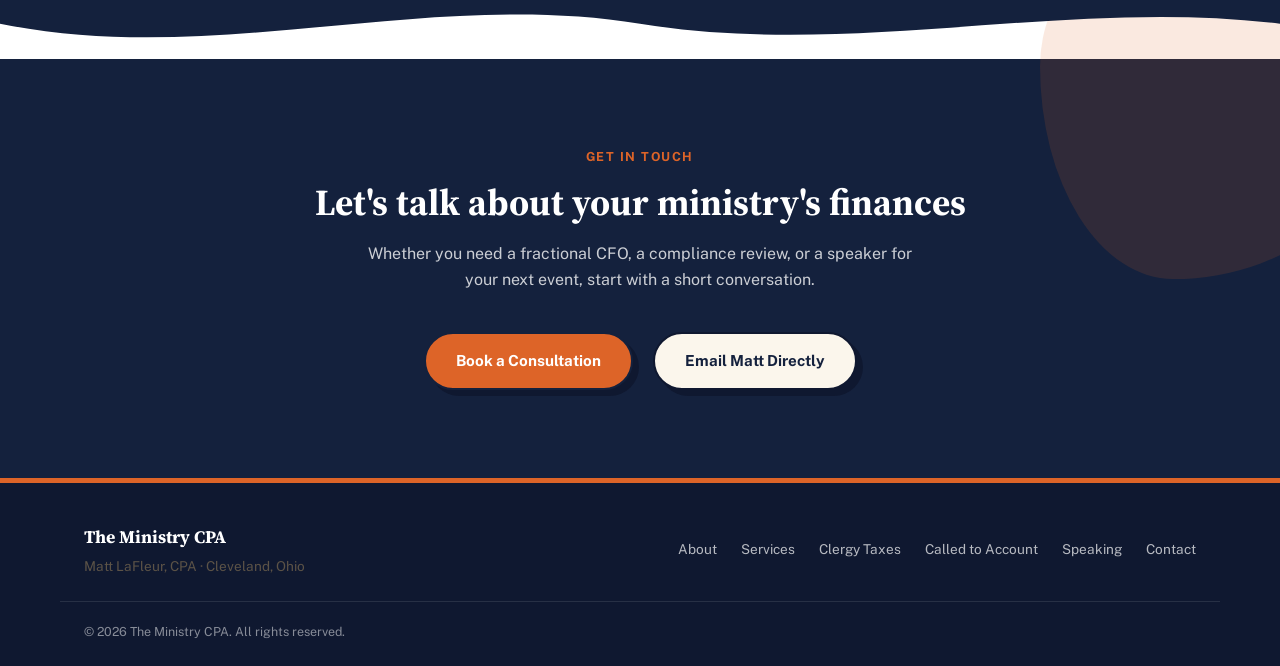
==== commit ddd223e5: "Phase 1: services pillar page, clergy-taxes hub, housing allowance guide Turns the one-page site int" ====
--- a/index.html
+++ b/index.html
@@ -32,7 +32,7 @@
   <link rel="preconnect" href="https://fonts.gstatic.com" crossorigin />
   <link href="https://fonts.googleapis.com/css2?family=Source+Serif+4:ital,opsz,wght@0,8..60,600;0,8..60,700;0,8..60,800;1,8..60,600&family=Public+Sans:wght@400;500;600;700;800&family=Caveat:wght@600;700&display=swap" rel="stylesheet" />
 
-  <link rel="stylesheet" href="css/style.css?v=9" />
+  <link rel="stylesheet" href="css/style.css?v=11" />
 
   <!-- If JS is unavailable, the scroll-reveal effect never fires, so make
        sure content is visible from the start rather than stuck at opacity:0 -->
@@ -76,7 +76,8 @@
 
       <nav class="main-nav" id="main-nav">
         <a href="#about">About</a>
-        <a href="#services">Services</a>
+        <a href="/church-accounting-services/">Services</a>
+        <a href="/clergy-taxes/">Clergy Taxes</a>
         <a href="#newsletter">Called to Account</a>
         <a href="#speaking">Speaking</a>
         <a href="#contact">Contact</a>
@@ -283,6 +284,10 @@
             <a href="#speaking" class="link-arrow">See speaking topics &darr;</a>
           </div>
         </div>
+
+        <p class="center services-see-all">
+          <a href="/church-accounting-services/" class="link-arrow">See the full list of services, including bookkeeping, payroll and minister tax returns &rarr;</a>
+        </p>
       </div>
     </section>
 
@@ -432,7 +437,8 @@
       </div>
       <nav class="footer-nav">
         <a href="#about">About</a>
-        <a href="#services">Services</a>
+        <a href="/church-accounting-services/">Services</a>
+        <a href="/clergy-taxes/">Clergy Taxes</a>
         <a href="#newsletter">Called to Account</a>
         <a href="#speaking">Speaking</a>
         <a href="#contact">Contact</a>
@@ -446,6 +452,6 @@
   <!-- Sticky floating subscribe CTA, appears after scrolling past the hero -->
   <a href="#newsletter" class="sticky-cta btn-hard" id="sticky-cta">Subscribe to Called to Account</a>
 
-  <script src="js/main.js?v=9"></script>
+  <script src="js/main.js?v=11"></script>
 </body>
 </html>
--- a/css/style.css
+++ b/css/style.css
@@ -3,7 +3,7 @@
    Palette: two colors only — navy (anchor/structure) and orange (the one
    accent, used consistently everywhere instead of splitting focus across
    several competing hues) — plus cream/white as neutrals.
-   Fraunces (display) + Plus Jakarta Sans (body) + Caveat (hand-note accent).
+   Source Serif 4 (display) + Public Sans (body) + Caveat (hand-note accent).
    Still a CPA site: no fabricated stats or press logos, just louder design.
    ========================================================================== */
 
@@ -899,6 +899,134 @@
   pointer-events: auto;
 }
 .sticky-cta:hover { background: var(--orange-deep); }
+
+.services-see-all { margin-top: 32px; }
+
+/* ---------- Content pages (services/guides) ----------
+   Shared across /church-accounting-services/, /clergy-taxes/ and its
+   sub-guides: a simple navy page header (no hero blobs/ticker -- these
+   pages are read, not landed on), plus long-form article styling reused
+   across all of them so a new guide only needs new copy, not new CSS. */
+.page-header {
+  background: var(--navy);
+  padding: 64px 0 32px;
+  text-align: center;
+}
+/* .services normally opens with its own eyebrow/title before the grid
+   (see the homepage), which uses up its 88px top padding. Follow a
+   .page-header instead (which already did that job) and it's just empty
+   navy space, so tighten it for that specific pairing. */
+.page-header + .services { padding-top: 24px; }
+.page-header .eyebrow { color: var(--orange); }
+.page-header h1 {
+  color: var(--white);
+  font-size: clamp(2rem, 1.4rem + 2.4vw, 2.8rem);
+  margin: 0 auto 16px;
+  max-width: 820px;
+}
+.page-header .page-dek {
+  color: rgba(255,255,255,0.82);
+  font-size: 1.1rem;
+  max-width: 640px;
+  margin: 0 auto;
+}
+.page-crumb {
+  display: inline-block;
+  font-size: 0.85rem;
+  font-weight: 700;
+  color: var(--orange);
+  margin-bottom: 18px;
+}
+.page-crumb:hover { text-decoration: underline; }
+
+.byline {
+  font-family: var(--font-sans);
+  font-size: 0.95rem;
+  color: rgba(255,255,255,0.75);
+  margin: 10px 0 0;
+}
+.byline a { color: var(--orange); font-weight: 600; }
+.byline a:hover { text-decoration: underline; }
+
+.guide {
+  padding: 64px 0;
+}
+.guide-body {
+  max-width: 720px;
+  margin: 0 auto;
+  font-size: 1.08rem;
+  line-height: 1.7;
+  color: var(--ink);
+}
+.guide-body > p:first-child { margin-top: 0; }
+.guide-body h2 {
+  font-size: 1.5rem;
+  margin-top: 1.8em;
+  color: var(--navy);
+}
+.guide-body h3 {
+  font-size: 1.2rem;
+  margin-top: 1.5em;
+  color: var(--navy);
+}
+.guide-body p { margin: 0 0 1.3em; }
+.guide-body ul, .guide-body ol {
+  margin: 0 0 1.3em;
+  padding-left: 1.4em;
+}
+.guide-body li { margin-bottom: 0.5em; }
+/* The site-wide reset strips default ul bullets (ul { list-style: none })
+   for the custom checkmark treatment elsewhere, so guide lists need their
+   own marker or they read as unstructured indented paragraphs. */
+.guide-body ul { list-style: none; padding-left: 1.3em; }
+.guide-body ul li { position: relative; }
+.guide-body ul li::before {
+  content: "\2013";
+  position: absolute;
+  left: -1.1em;
+  color: var(--orange-deep);
+  font-weight: 700;
+}
+.guide-body a { color: var(--orange-deep); text-decoration: underline; text-underline-offset: 2px; }
+.guide-body a:hover { color: var(--orange); }
+.guide-body strong { color: var(--navy); }
+.guide-body blockquote {
+  margin: 1.8em 0;
+  padding: 4px 0 4px 20px;
+  border-left: 4px solid var(--orange);
+  font-style: italic;
+  color: var(--navy);
+}
+.guide-summary {
+  background: var(--cream-dark);
+  border: 2px solid var(--border);
+  border-left: 6px solid var(--orange);
+  border-radius: 8px;
+  padding: 20px 24px;
+  margin: 0 0 2em;
+}
+.guide-summary p { margin: 0; }
+.guide-sources {
+  font-size: 0.88rem;
+  color: var(--slate);
+  border-top: 2px dashed var(--border);
+  padding-top: 20px;
+  margin-top: 2.5em;
+}
+
+.guide-cta {
+  max-width: 720px;
+  margin: 2.5em auto 0;
+  padding: 28px 28px;
+  background: var(--navy);
+  border-radius: 8px;
+  text-align: center;
+}
+.guide-cta p {
+  color: var(--white);
+  font-weight: 600;
+  margin: 0 0 16px;
+}
 
 /* ---------- Responsive ---------- */
 @media (max-width: 980px) {
@@ -937,7 +1065,10 @@
     top: 100%;
     left: 0;
     right: 0;
-    margin-top: 168px;
+    /* Set from js/main.js on open, measured from the actual nav height so
+       this stays correct regardless of how many nav items exist. 168px is
+       only a fallback for the instant before JS runs (or if it's disabled). */
+    margin-top: var(--mobile-nav-height, 168px);
     padding: 0 24px 20px;
     background: var(--cream);
   }
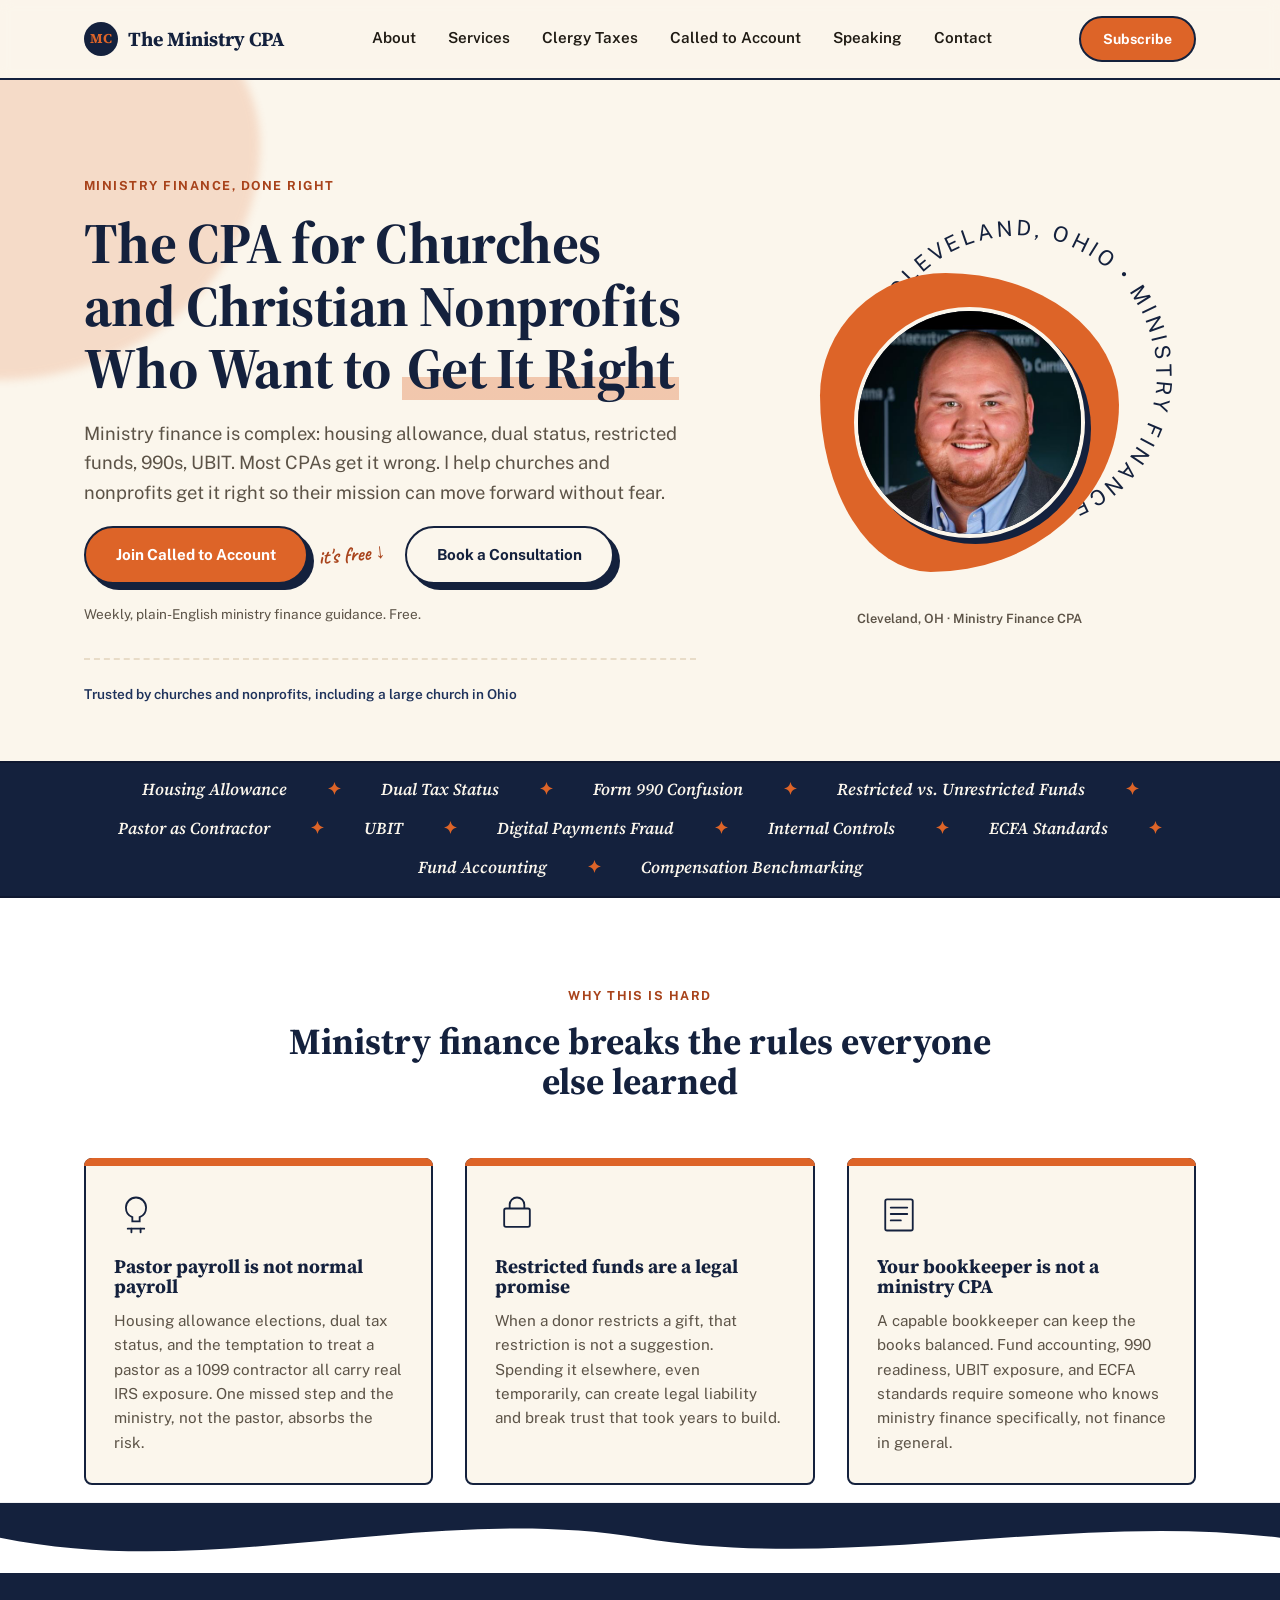
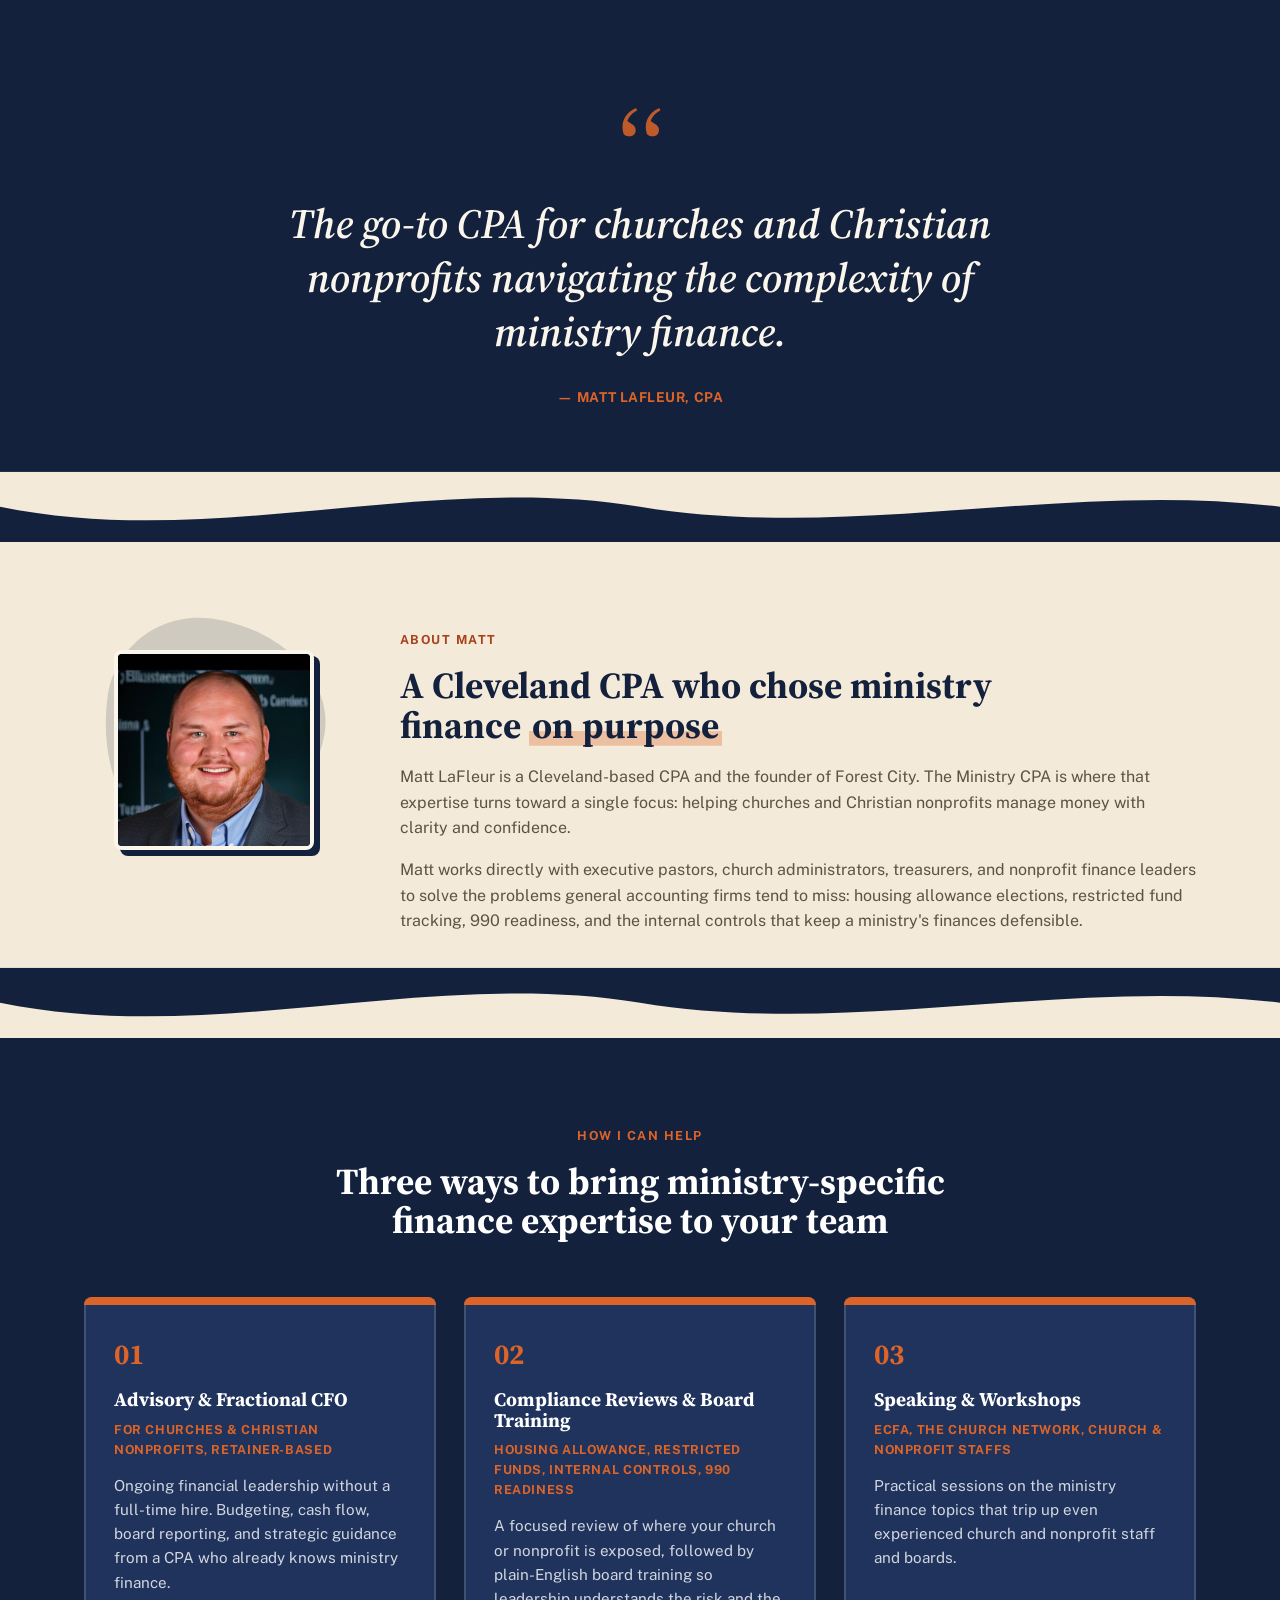
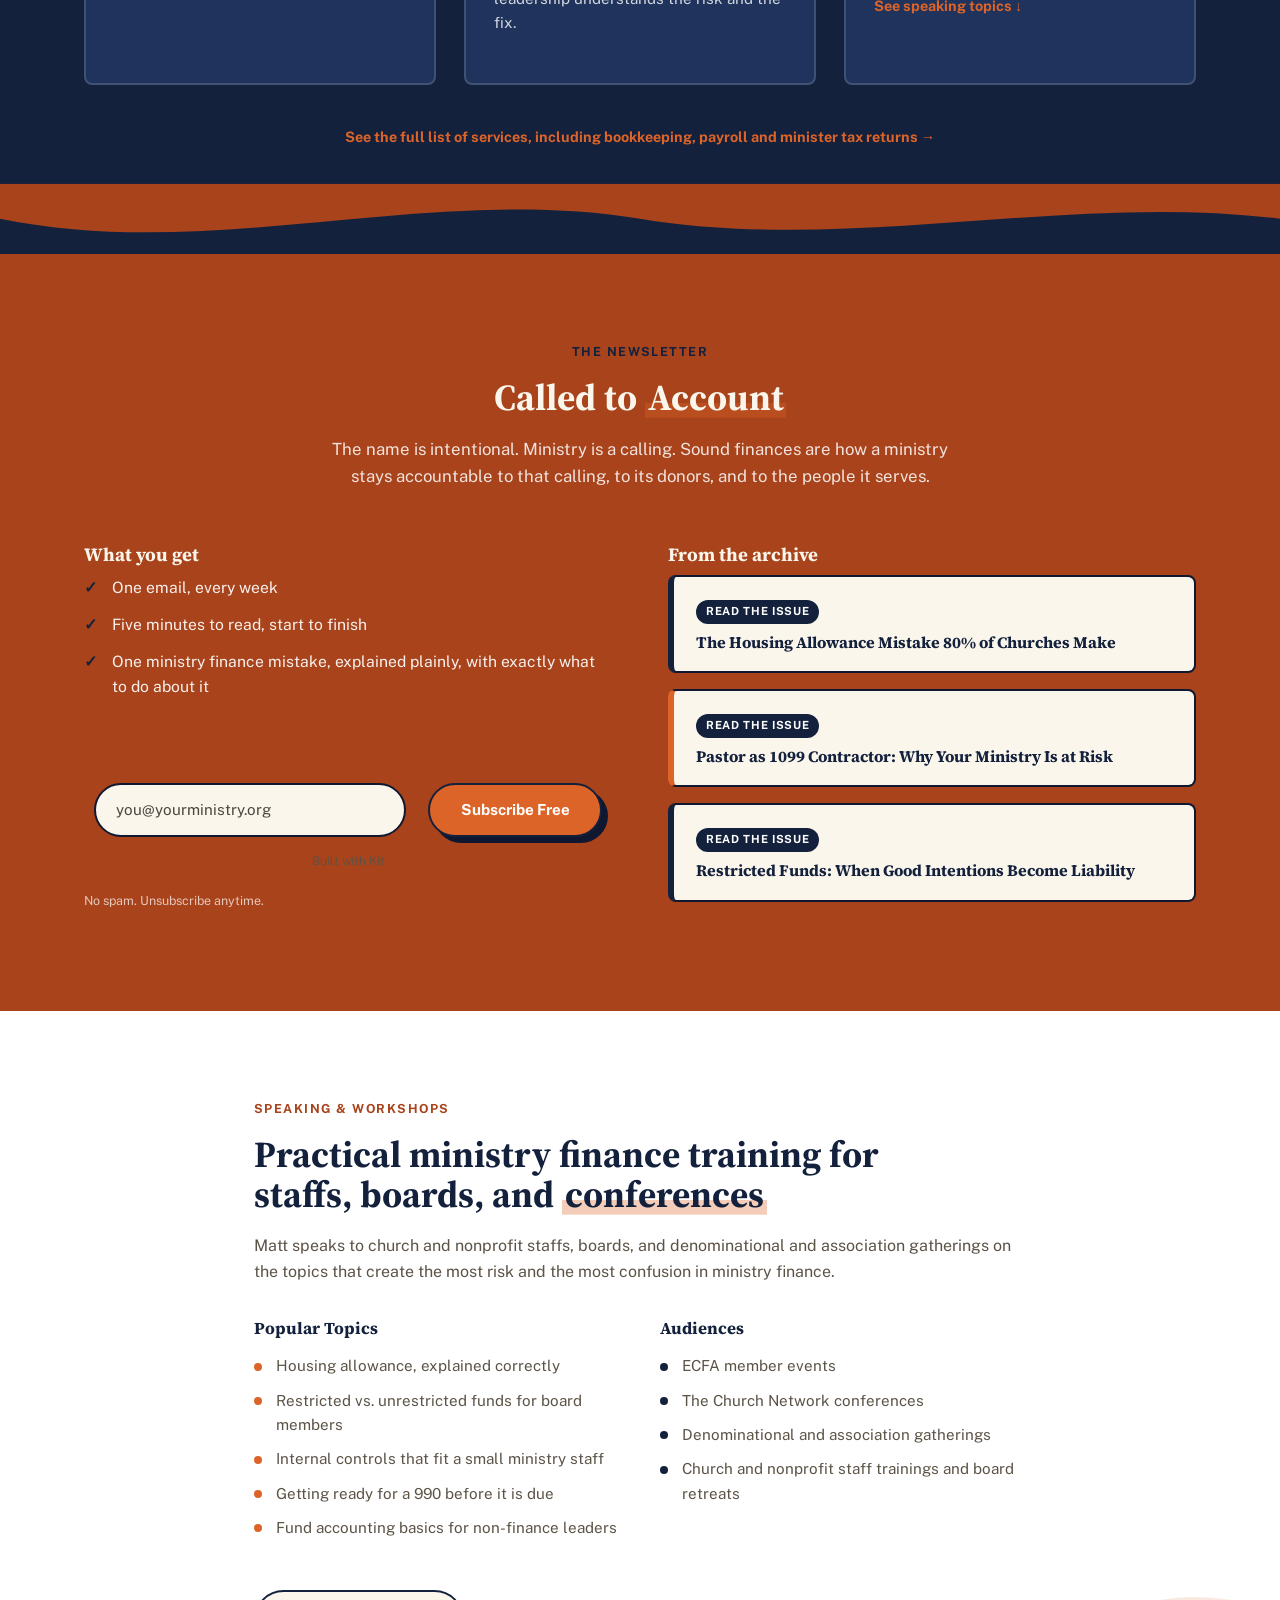
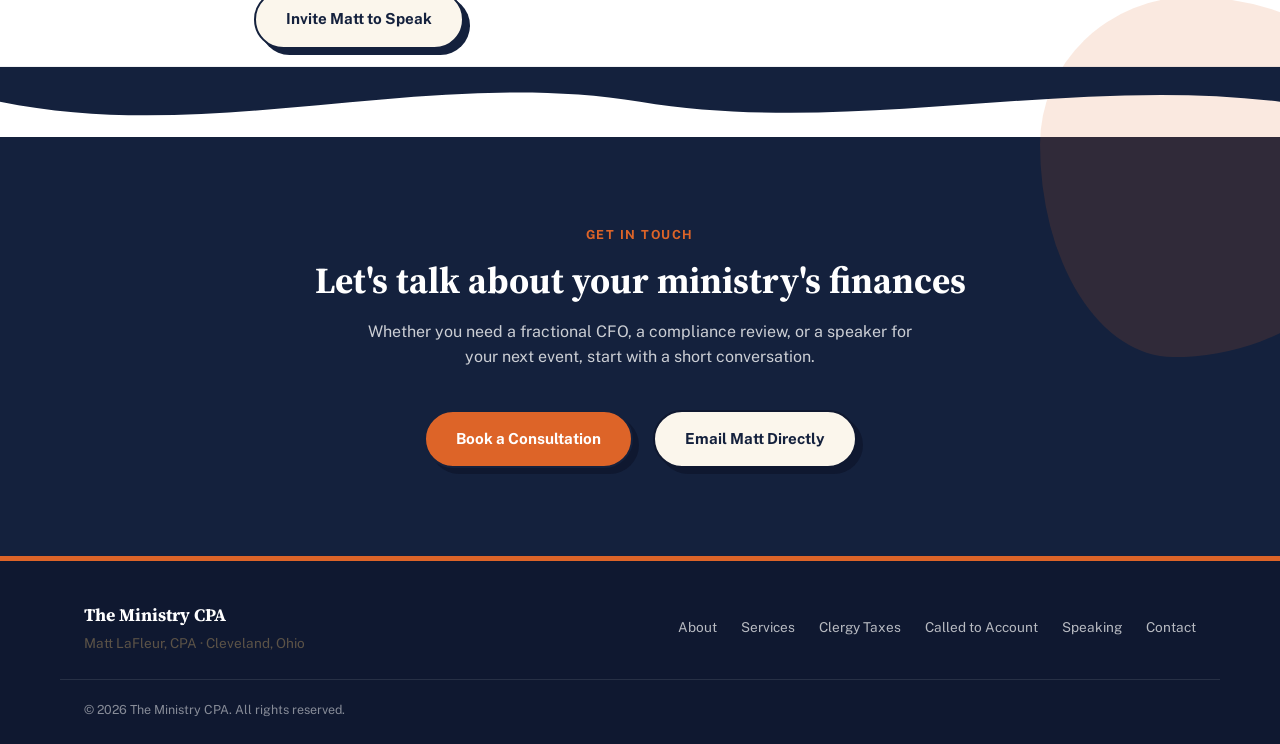
==== commit 172c7cda: "Calm down the homepage hero ("in between" treatment) Dial back the hero's motion and clutter per the" ====
--- a/index.html
+++ b/index.html
@@ -32,7 +32,7 @@
   <link rel="preconnect" href="https://fonts.gstatic.com" crossorigin />
   <link href="https://fonts.googleapis.com/css2?family=Source+Serif+4:ital,opsz,wght@0,8..60,600;0,8..60,700;0,8..60,800;1,8..60,600&family=Public+Sans:wght@400;500;600;700;800&family=Caveat:wght@600;700&display=swap" rel="stylesheet" />
 
-  <link rel="stylesheet" href="css/style.css?v=11" />
+  <link rel="stylesheet" href="css/style.css?v=12" />
 
   <!-- If JS is unavailable, the scroll-reveal effect never fires, so make
        sure content is visible from the start rather than stuck at opacity:0 -->
@@ -97,9 +97,7 @@
 
     <!-- ============================= HERO ============================= -->
     <section class="hero" id="hero">
-      <p class="hero-watermark" aria-hidden="true">MINISTRY</p>
       <div class="blob blob-orange hero-blob-1" aria-hidden="true"></div>
-      <div class="blob blob-navy hero-blob-2" aria-hidden="true"></div>
 
       <div class="container hero-inner">
         <div class="hero-copy reveal">
@@ -125,25 +123,26 @@
         </div>
 
         <div class="hero-photo-wrap reveal">
-          <svg class="spin-badge" viewBox="0 0 200 200" aria-hidden="true">
-            <defs>
-              <path id="badge-circle" d="M 100,100 m -82,0 a 82,82 0 1,1 164,0 a 82,82 0 1,1 -164,0" />
-            </defs>
-            <circle cx="100" cy="100" r="82" class="spin-badge-ring" />
-            <text font-size="12.5" letter-spacing="2" fill="currentColor">
-              <textPath href="#badge-circle" startOffset="0%">
-                CPA &#8226; CLEVELAND, OHIO &#8226; MINISTRY FINANCE SPECIALIST &#8226;
-              </textPath>
-            </text>
-          </svg>
-
-          <div class="blob blob-orange photo-blob" aria-hidden="true"></div>
-          <div class="photo-placeholder">
-            <img src="assets/matt-lafleur-headshot.jpg" alt="Matt LaFleur, CPA" />
-          </div>
-
-          <span class="sticker sticker-1">Cleveland, OH Based</span>
-          <span class="sticker sticker-2">Ministry Finance CPA</span>
+          <div class="hero-photo-visual">
+            <svg class="spin-badge" viewBox="0 0 200 200" aria-hidden="true">
+              <defs>
+                <path id="badge-circle" d="M 100,100 m -82,0 a 82,82 0 1,1 164,0 a 82,82 0 1,1 -164,0" />
+              </defs>
+              <circle cx="100" cy="100" r="82" class="spin-badge-ring" />
+              <text font-size="12.5" letter-spacing="2" fill="currentColor">
+                <textPath href="#badge-circle" startOffset="0%">
+                  CPA &#8226; CLEVELAND, OHIO &#8226; MINISTRY FINANCE SPECIALIST &#8226;
+                </textPath>
+              </text>
+            </svg>
+
+            <div class="blob blob-orange photo-blob" aria-hidden="true"></div>
+            <div class="photo-placeholder">
+              <img src="assets/matt-lafleur-headshot.jpg" alt="Matt LaFleur, CPA" />
+            </div>
+          </div>
+
+          <p class="photo-caption">Cleveland, OH &middot; Ministry Finance CPA</p>
         </div>
       </div>
     </section>
@@ -151,17 +150,6 @@
     <!-- ============================= TICKER ============================= -->
     <div class="ticker" aria-hidden="true">
       <div class="ticker-track">
-        <span>Housing Allowance</span>
-        <span>Dual Tax Status</span>
-        <span>Form 990 Confusion</span>
-        <span>Restricted vs. Unrestricted Funds</span>
-        <span>Pastor as Contractor</span>
-        <span>UBIT</span>
-        <span>Digital Payments Fraud</span>
-        <span>Internal Controls</span>
-        <span>ECFA Standards</span>
-        <span>Fund Accounting</span>
-        <span>Compensation Benchmarking</span>
         <span>Housing Allowance</span>
         <span>Dual Tax Status</span>
         <span>Form 990 Confusion</span>
@@ -452,6 +440,6 @@
   <!-- Sticky floating subscribe CTA, appears after scrolling past the hero -->
   <a href="#newsletter" class="sticky-cta btn-hard" id="sticky-cta">Subscribe to Called to Account</a>
 
-  <script src="js/main.js?v=11"></script>
+  <script src="js/main.js?v=12"></script>
 </body>
 </html>
--- a/css/style.css
+++ b/css/style.css
@@ -246,30 +246,10 @@
   background: var(--cream);
   overflow: hidden;
 }
-.hero-watermark {
-  position: absolute;
-  top: -0.15em;
-  left: 50%;
-  transform: translateX(-50%);
-  font-family: var(--font-display);
-  font-weight: 800;
-  font-size: clamp(6rem, 18vw, 15rem);
-  color: var(--navy);
-  opacity: 0.05;
-  white-space: nowrap;
-  z-index: 0;
-  pointer-events: none;
-}
 .hero-blob-1 {
   width: 420px; height: 420px;
   top: -120px; left: -160px;
   opacity: 0.18;
-  filter: blur(4px);
-}
-.hero-blob-2 {
-  width: 320px; height: 320px;
-  bottom: -140px; right: -100px;
-  opacity: 0.14;
   filter: blur(4px);
 }
 .hero-inner {
@@ -332,6 +312,14 @@
   width: 100%;
   max-width: 340px;
   margin: 0 auto;
+  display: flex;
+  flex-direction: column;
+  align-items: center;
+  gap: 16px;
+}
+.hero-photo-visual {
+  position: relative;
+  width: 100%;
   aspect-ratio: 1 / 1;
   display: flex;
   align-items: center;
@@ -369,7 +357,7 @@
   width: 100%;
   height: 100%;
   color: var(--navy);
-  animation: spin 24s linear infinite;
+  animation: spin 90s linear infinite;
 }
 .spin-badge-ring { fill: none; }
 @keyframes spin {
@@ -379,44 +367,30 @@
 @media (prefers-reduced-motion: reduce) {
   .spin-badge { animation: none; }
 }
-.sticker {
-  position: absolute;
-  background: var(--cream);
-  border: 2px solid var(--navy);
-  border-radius: 8px;
-  padding: 6px 14px;
-  font-size: 0.78rem;
-  font-weight: 700;
-  box-shadow: 4px 4px 0 var(--navy);
+.photo-caption {
+  font-size: 0.82rem;
+  font-weight: 600;
+  color: var(--navy-light);
+  white-space: nowrap;
   z-index: 2;
-  white-space: nowrap;
-}
-.sticker-1 {
-  bottom: 6%;
-  left: -8%;
-  transform: rotate(-7deg);
-  color: var(--navy);
-}
-.sticker-2 {
-  top: 2%;
-  right: -12%;
-  transform: rotate(5deg);
-  color: var(--orange-deep);
+  margin: 0;
 }
 
 /* ---------- Ticker ---------- */
 .ticker {
   background: var(--navy);
-  overflow: hidden;
   border-top: 2px solid var(--navy-deep);
   border-bottom: 2px solid var(--navy-deep);
   padding: 14px 0;
 }
 .ticker-track {
   display: flex;
-  gap: 40px;
-  width: max-content;
-  animation: ticker-scroll 38s linear infinite;
+  flex-wrap: wrap;
+  justify-content: center;
+  gap: 12px 40px;
+  max-width: var(--max-width);
+  margin: 0 auto;
+  padding: 0 24px;
 }
 .ticker-track span {
   font-family: var(--font-display);
@@ -432,12 +406,9 @@
   color: var(--orange);
   font-style: normal;
 }
-@keyframes ticker-scroll {
-  from { transform: translateX(0); }
-  to { transform: translateX(-50%); }
-}
-@media (prefers-reduced-motion: reduce) {
-  .ticker-track { animation: none; }
+.ticker-track span:last-child::after {
+  content: "";
+  margin-left: 0;
 }
 
 /* ---------- Section shared ---------- */
@@ -1032,7 +1003,6 @@
 @media (max-width: 980px) {
   .hero-inner { grid-template-columns: 1fr; }
   .hero-photo-wrap { max-width: 280px; }
-  .sticker { display: none; }
 }
 
 @media (max-width: 900px) {
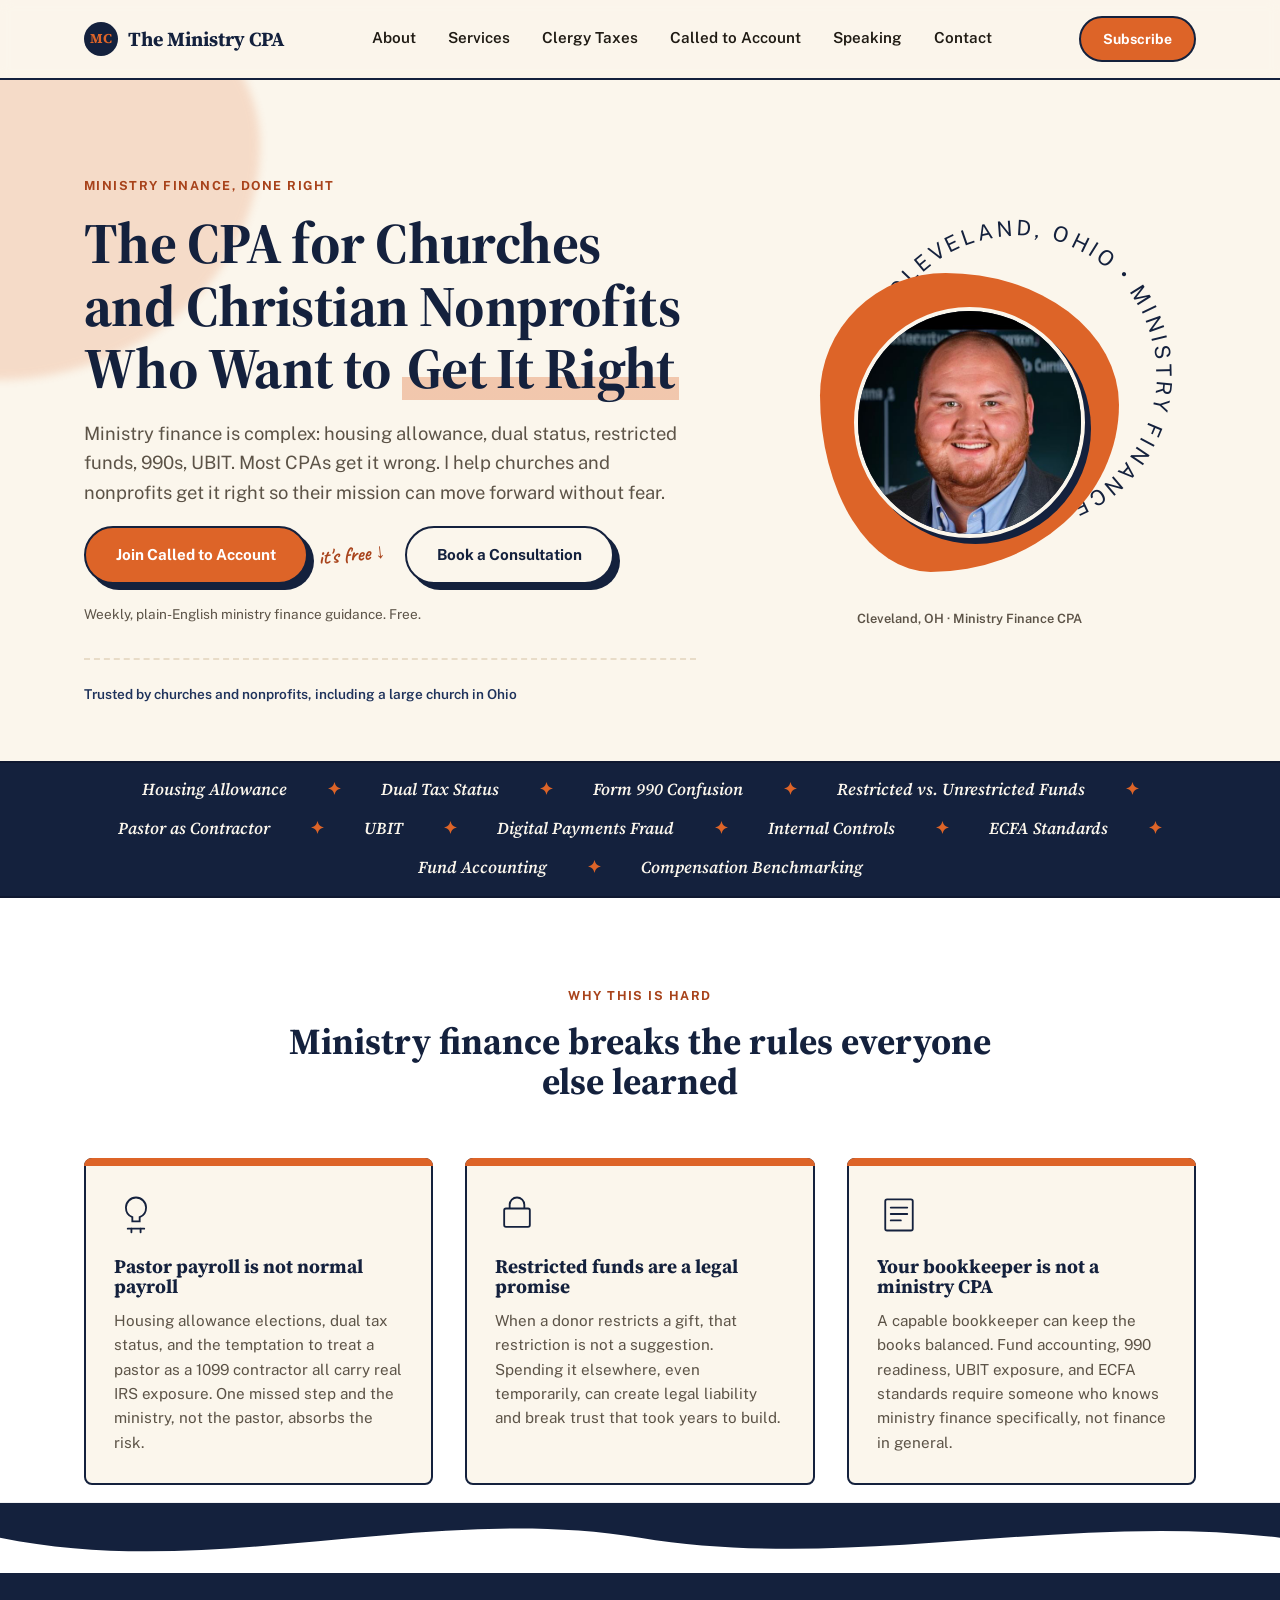
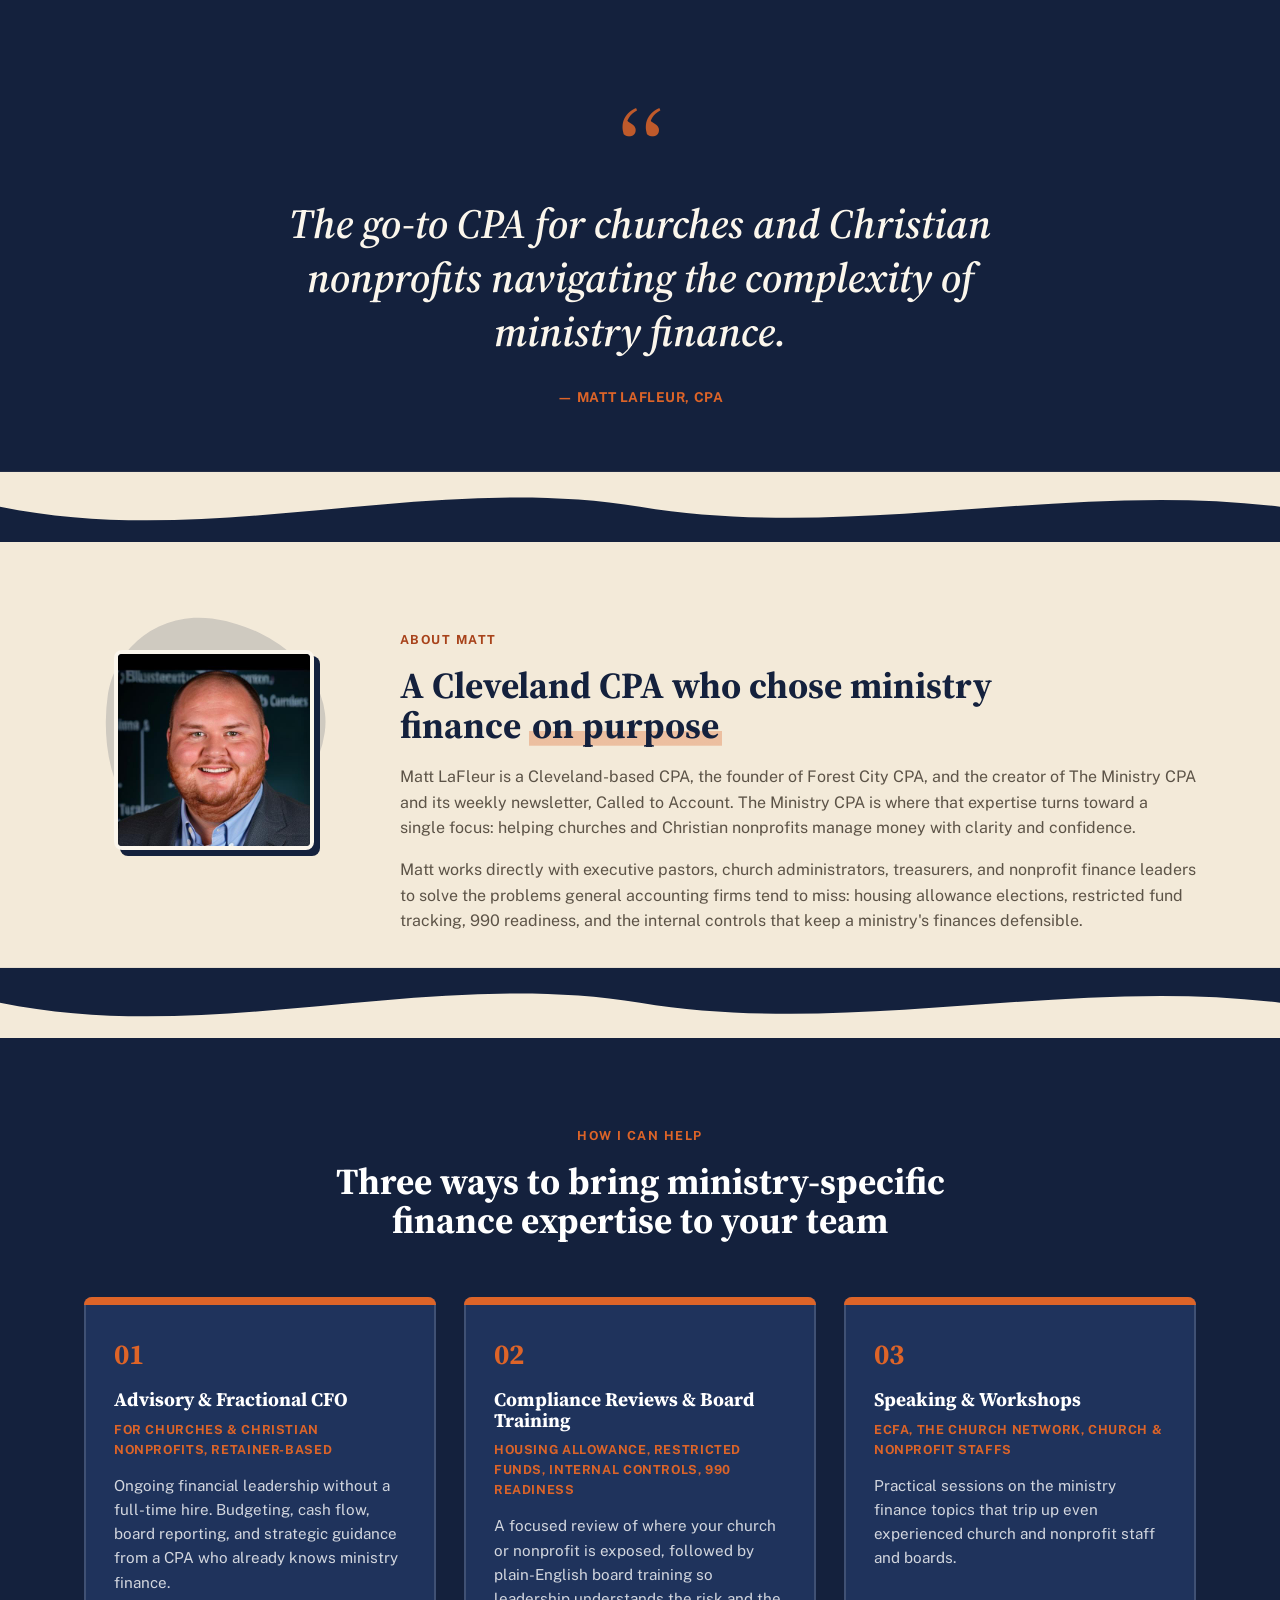
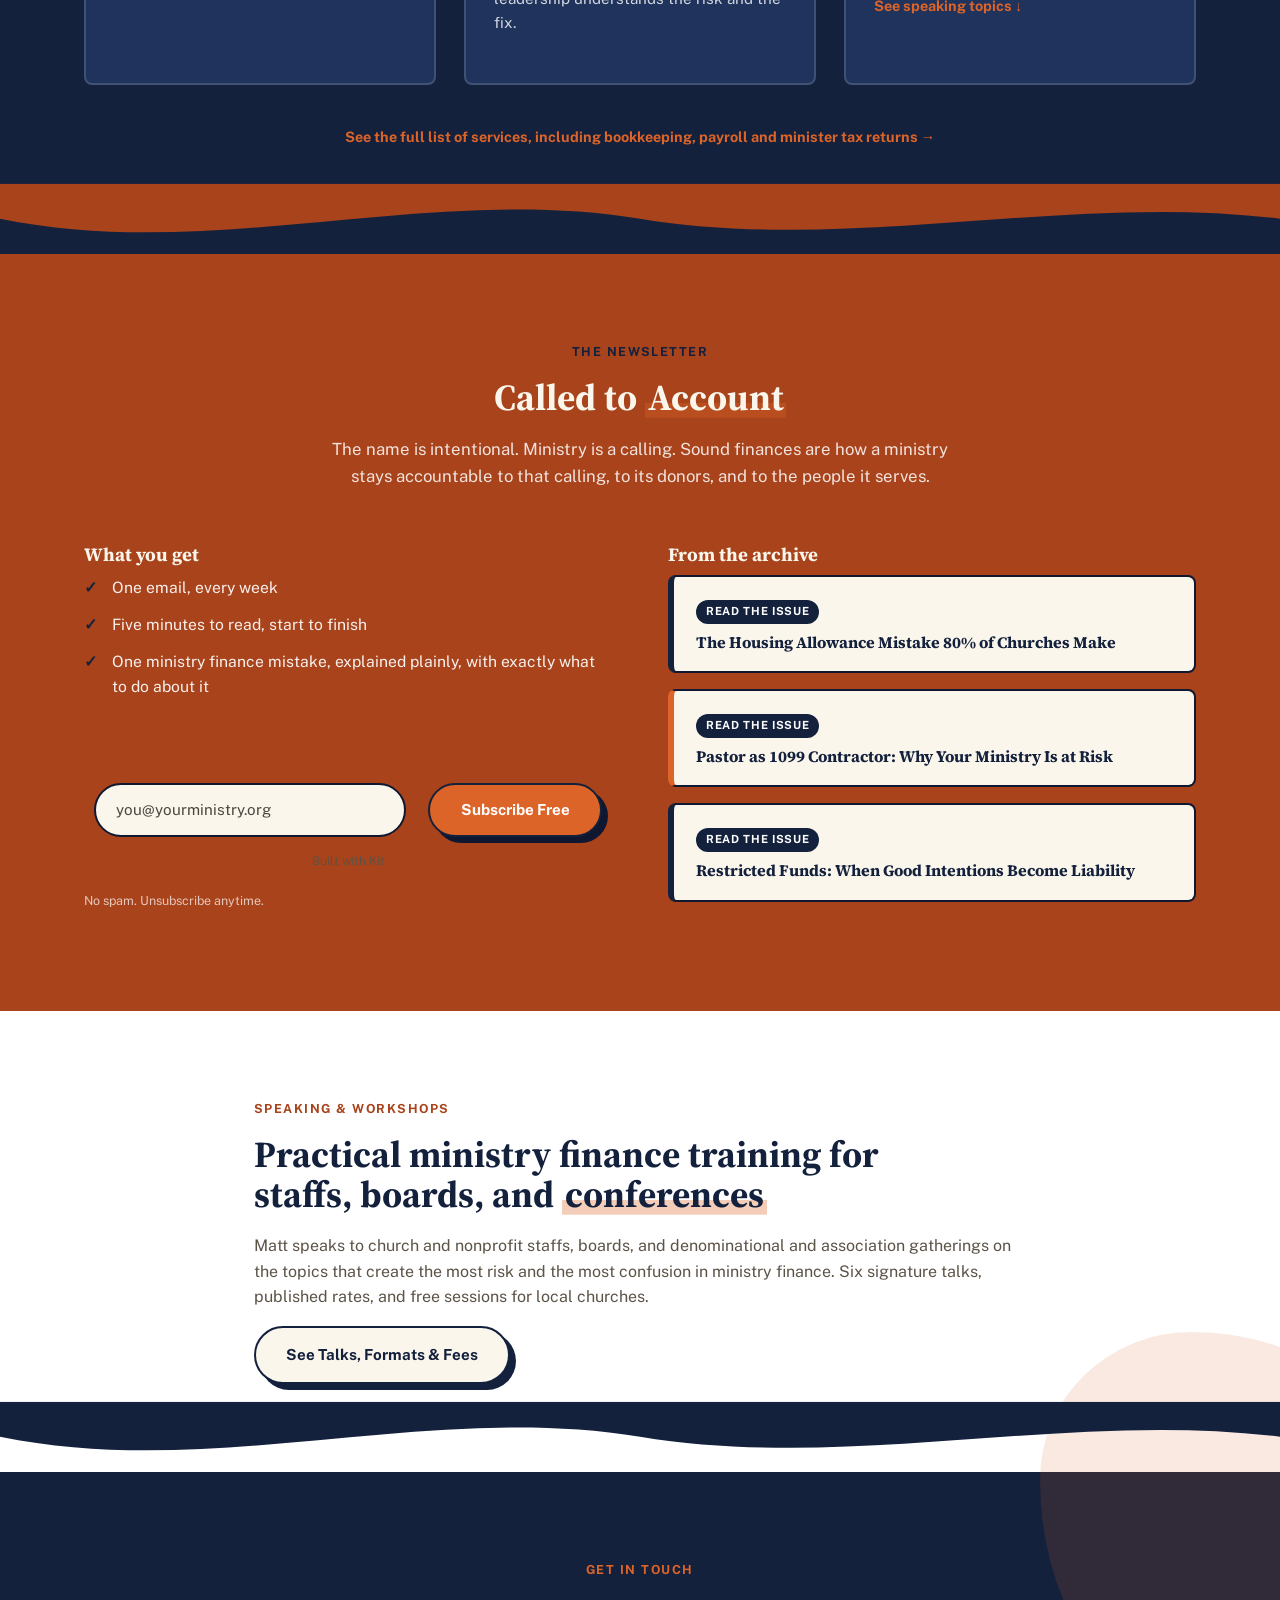
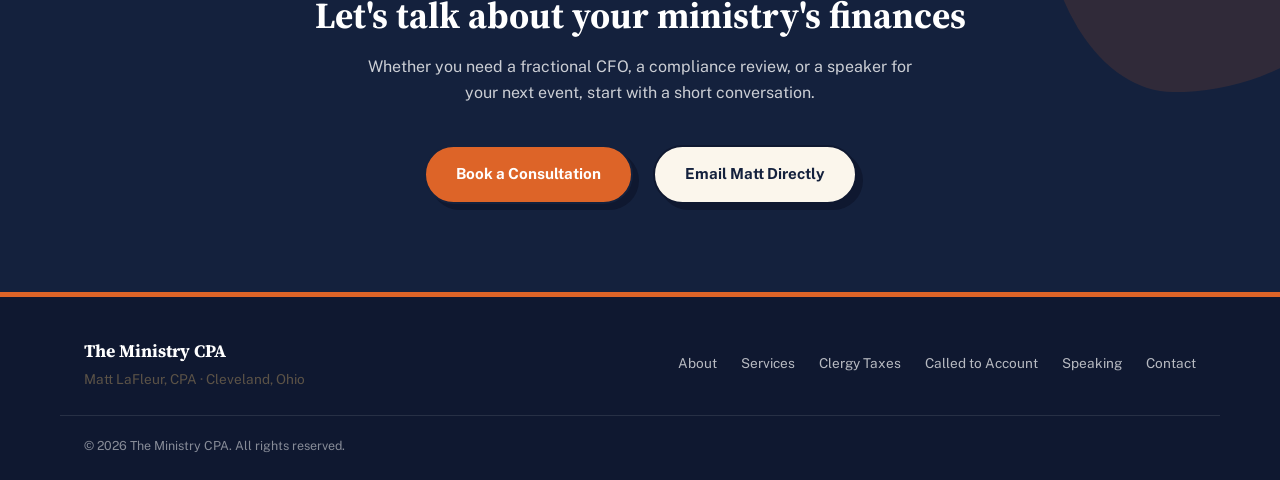
==== commit b0b2d855: "Add a dedicated /speaking/ page, built from Matt's draft New indexable page at /speaking/ covering t" ====
--- a/index.html
+++ b/index.html
@@ -32,7 +32,7 @@
   <link rel="preconnect" href="https://fonts.gstatic.com" crossorigin />
   <link href="https://fonts.googleapis.com/css2?family=Source+Serif+4:ital,opsz,wght@0,8..60,600;0,8..60,700;0,8..60,800;1,8..60,600&family=Public+Sans:wght@400;500;600;700;800&family=Caveat:wght@600;700&display=swap" rel="stylesheet" />
 
-  <link rel="stylesheet" href="css/style.css?v=12" />
+  <link rel="stylesheet" href="css/style.css?v=13" />
 
   <!-- If JS is unavailable, the scroll-reveal effect never fires, so make
        sure content is visible from the start rather than stuck at opacity:0 -->
@@ -79,7 +79,7 @@
         <a href="/church-accounting-services/">Services</a>
         <a href="/clergy-taxes/">Clergy Taxes</a>
         <a href="#newsletter">Called to Account</a>
-        <a href="#speaking">Speaking</a>
+        <a href="/speaking/">Speaking</a>
         <a href="#contact">Contact</a>
       </nav>
 
@@ -225,9 +225,10 @@
           <p class="eyebrow">About Matt</p>
           <h2 class="section-title">A Cleveland CPA who chose ministry finance <span class="highlight highlight-orange">on purpose</span></h2>
           <p>
-            Matt LaFleur is a Cleveland-based CPA and the founder of Forest City. The Ministry CPA is
-            where that expertise turns toward a single focus: helping churches and Christian nonprofits
-            manage money with clarity and confidence.
+            Matt LaFleur is a Cleveland-based CPA, the founder of Forest City CPA, and the creator of The
+            Ministry CPA and its weekly newsletter, Called to Account. The Ministry CPA is where that
+            expertise turns toward a single focus: helping churches and Christian nonprofits manage money
+            with clarity and confidence.
           </p>
           <p>
             Matt works directly with executive pastors, church administrators, treasurers, and nonprofit
@@ -269,7 +270,7 @@
             <p class="service-tag">ECFA, The Church Network, Church &amp; Nonprofit Staffs</p>
             <p>Practical sessions on the ministry finance topics that trip up even experienced church
               and nonprofit staff and boards.</p>
-            <a href="#speaking" class="link-arrow">See speaking topics &darr;</a>
+            <a href="/speaking/" class="link-arrow">See speaking topics &darr;</a>
           </div>
         </div>
 
@@ -366,32 +367,11 @@
         <h2 class="section-title">Practical ministry finance training for staffs, boards, and <span class="highlight highlight-orange">conferences</span></h2>
         <p>
           Matt speaks to church and nonprofit staffs, boards, and denominational and association gatherings on the
-          topics that create the most risk and the most confusion in ministry finance.
+          topics that create the most risk and the most confusion in ministry finance. Six signature talks,
+          published rates, and free sessions for local churches.
         </p>
 
-        <div class="speaking-grid">
-          <div class="reveal">
-            <h3>Popular Topics</h3>
-            <ul class="plain-list">
-              <li>Housing allowance, explained correctly</li>
-              <li>Restricted vs. unrestricted funds for board members</li>
-              <li>Internal controls that fit a small ministry staff</li>
-              <li>Getting ready for a 990 before it is due</li>
-              <li>Fund accounting basics for non-finance leaders</li>
-            </ul>
-          </div>
-          <div class="reveal">
-            <h3>Audiences</h3>
-            <ul class="plain-list">
-              <li>ECFA member events</li>
-              <li>The Church Network conferences</li>
-              <li>Denominational and association gatherings</li>
-              <li>Church and nonprofit staff trainings and board retreats</li>
-            </ul>
-          </div>
-        </div>
-
-        <a href="#contact" class="btn btn-secondary btn-hard">Invite Matt to Speak</a>
+        <a href="/speaking/" class="btn btn-secondary btn-hard">See Talks, Formats &amp; Fees</a>
       </div>
     </section>
 
@@ -428,7 +408,7 @@
         <a href="/church-accounting-services/">Services</a>
         <a href="/clergy-taxes/">Clergy Taxes</a>
         <a href="#newsletter">Called to Account</a>
-        <a href="#speaking">Speaking</a>
+        <a href="/speaking/">Speaking</a>
         <a href="#contact">Contact</a>
       </nav>
     </div>
--- a/css/style.css
+++ b/css/style.css
@@ -758,33 +758,6 @@
 /* ---------- Speaking ---------- */
 .speaking { background: var(--white); }
 .speaking-inner { max-width: 820px; }
-.speaking-grid {
-  display: grid;
-  grid-template-columns: 1fr 1fr;
-  gap: 40px;
-  margin: 36px 0 40px;
-}
-.speaking-grid h3 {
-  font-size: 1.05rem;
-  margin-bottom: 16px;
-}
-.plain-list li {
-  padding-left: 22px;
-  position: relative;
-  margin-bottom: 10px;
-  font-size: 0.95rem;
-  color: var(--slate);
-}
-.plain-list li::before {
-  content: "";
-  position: absolute;
-  left: 0;
-  top: 0.55em;
-  width: 8px; height: 8px;
-  border-radius: 50%;
-  background: var(--orange);
-}
-.speaking-grid > div:nth-child(2) .plain-list li::before { background: var(--navy); }
 
 /* ---------- Contact ---------- */
 /* No overflow:hidden here (unlike .hero) — this section needs its
@@ -872,6 +845,11 @@
 .sticky-cta:hover { background: var(--orange-deep); }
 
 .services-see-all { margin-top: 32px; }
+.services-note {
+  margin-top: 32px;
+  color: rgba(255,255,255,0.75);
+  font-size: 0.95rem;
+}
 
 /* ---------- Content pages (services/guides) ----------
    Shared across /church-accounting-services/, /clergy-taxes/ and its
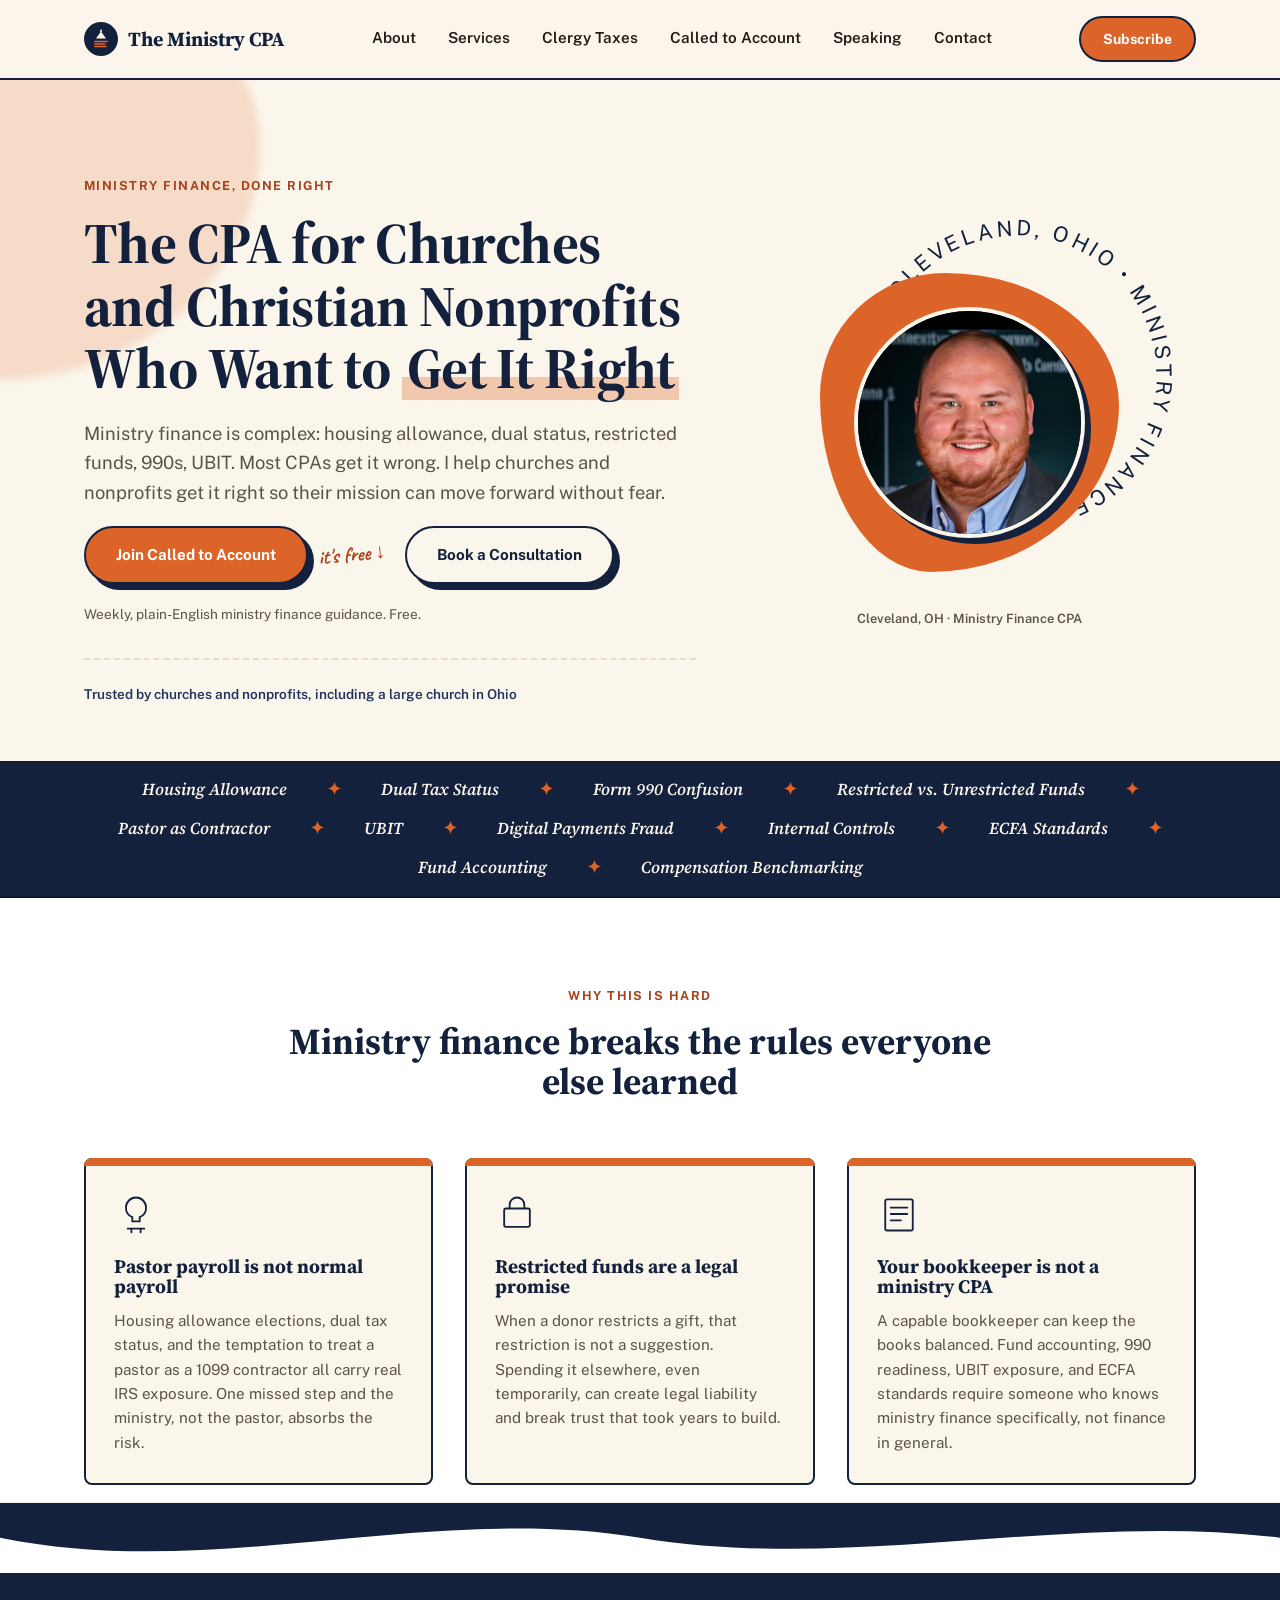
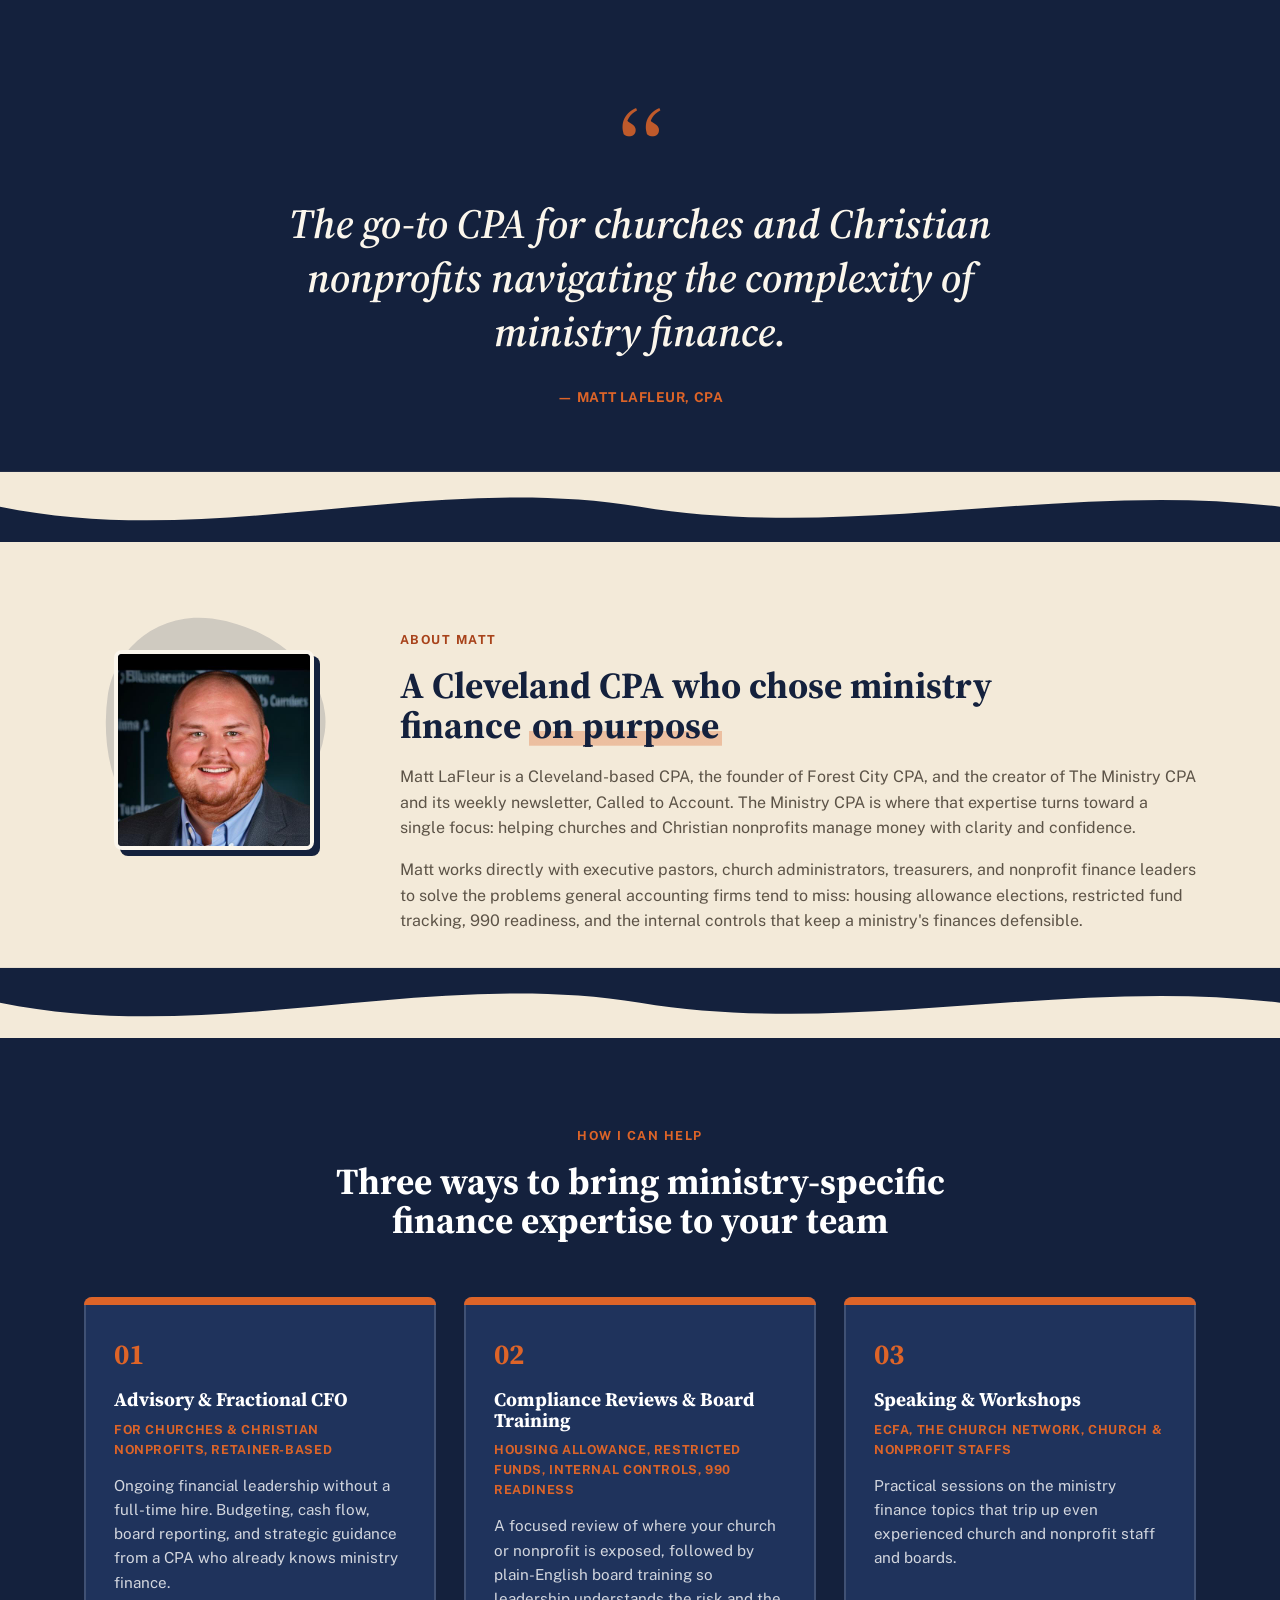
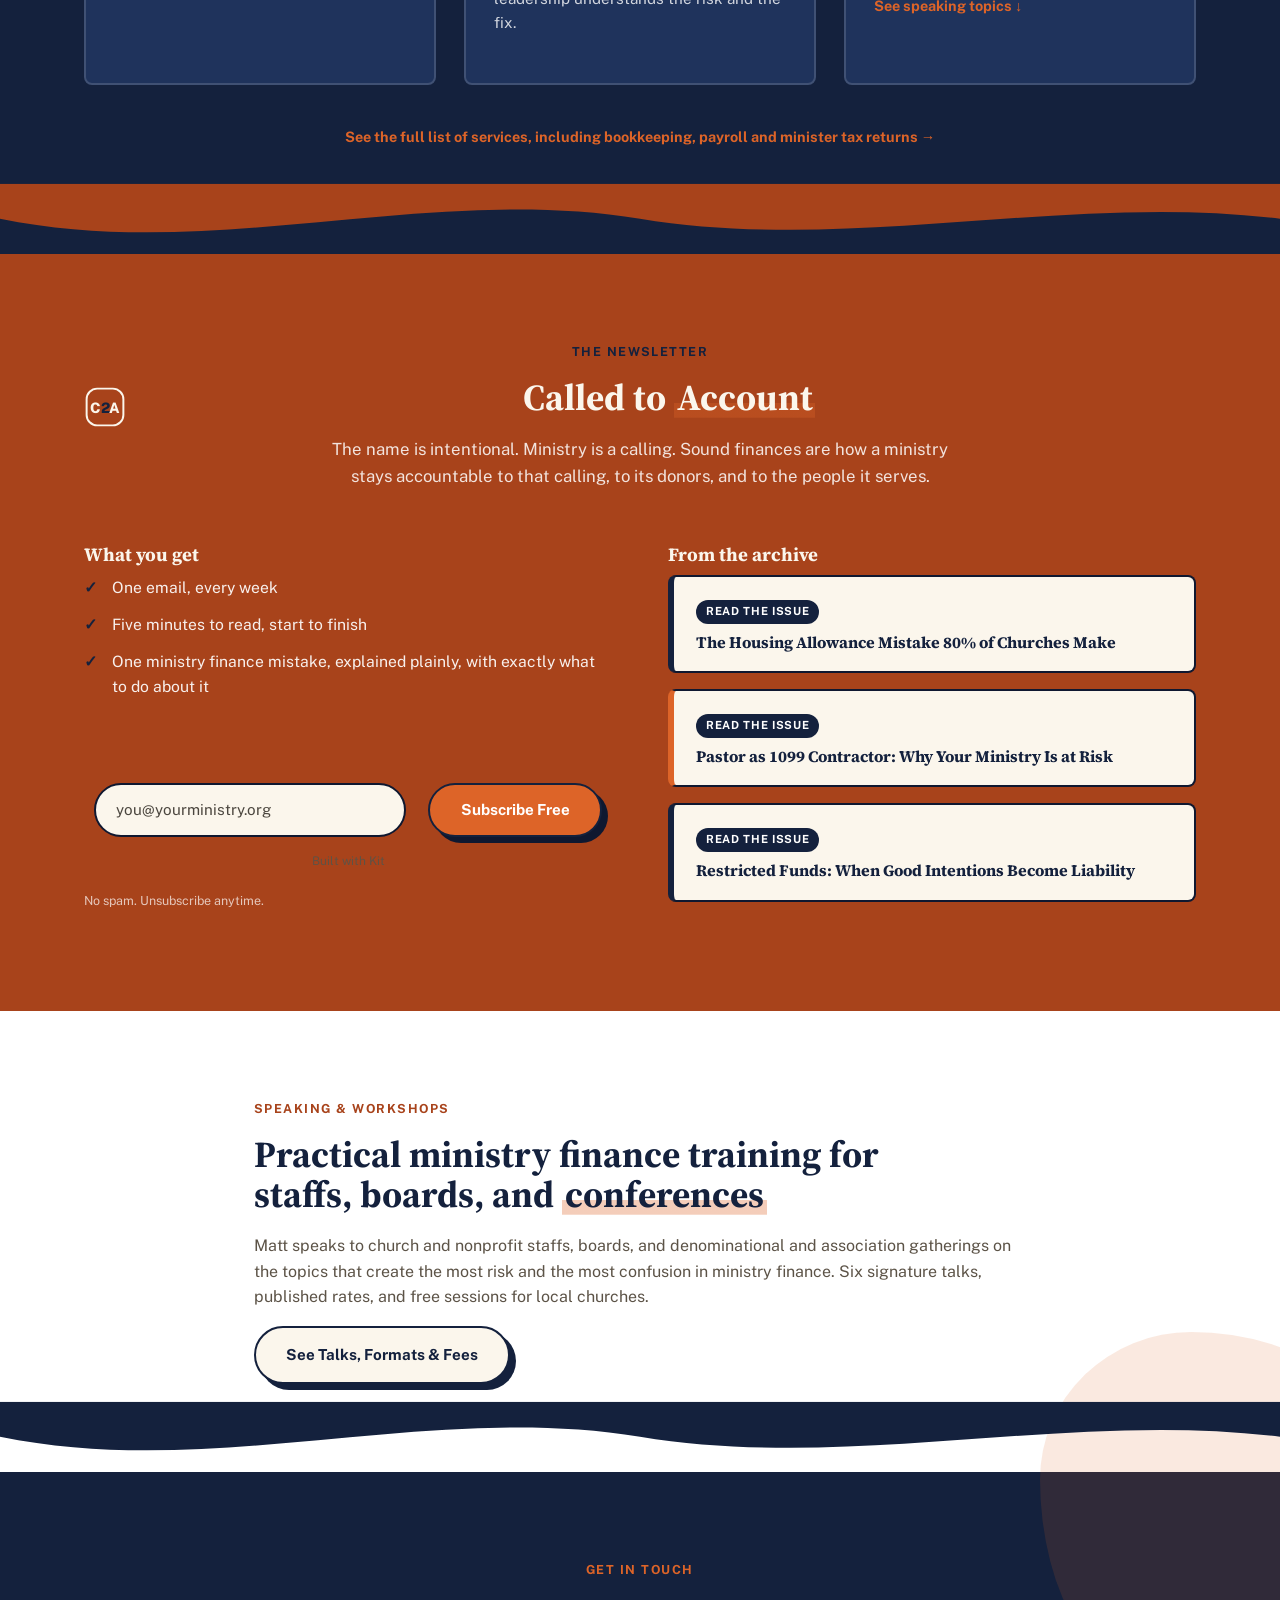
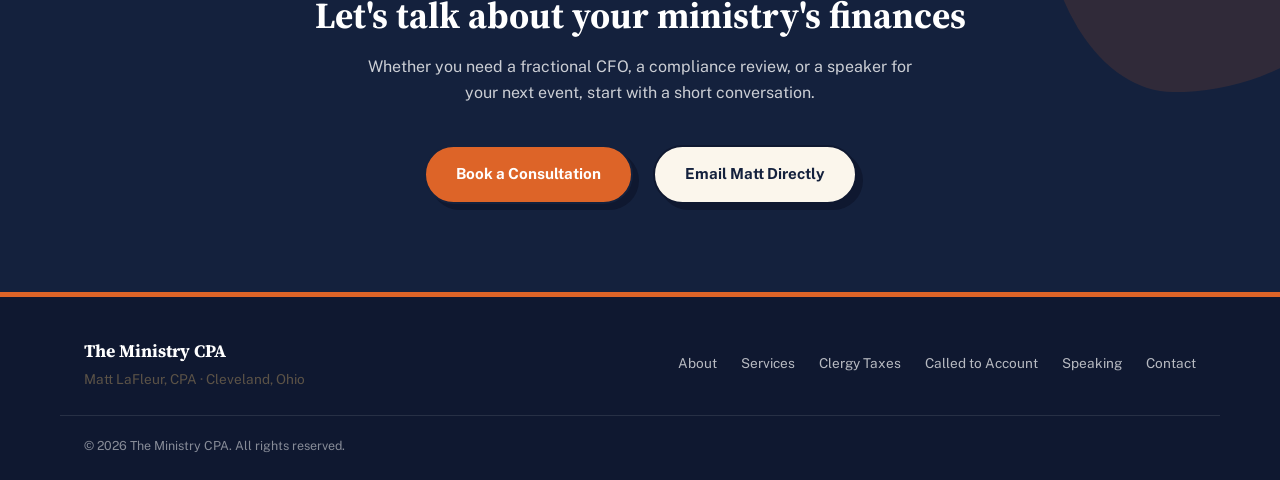
==== commit f71e2066: "Implement the Steeple Ledger and C2A marks site-wide Replaces the placeholder "MC" monogram with rea" ====
--- a/index.html
+++ b/index.html
@@ -26,13 +26,13 @@
   <meta name="twitter:image" content="https://theministrycpa.com/assets/og-image.png" />
 
   <!-- Favicon: simple monogram, replace with real mark later -->
-  <link rel="icon" href="data:image/svg+xml,%3Csvg xmlns='http://www.w3.org/2000/svg' viewBox='0 0 64 64'%3E%3Crect width='64' height='64' rx='10' fill='%2314213D'/%3E%3Ctext x='32' y='42' font-family='Georgia, serif' font-size='26' fill='%23DD6428' text-anchor='middle'%3EMC%3C/text%3E%3C/svg%3E" />
+  <link rel="icon" href="data:image/svg+xml,%3Csvg xmlns='http://www.w3.org/2000/svg' viewBox='0 0 64 64'%3E%3Crect width='64' height='64' rx='10' fill='%2314213D'/%3E%3Cpath d='M32 14 L46 34 H18 Z' fill='%23FBF6EC'/%3E%3Crect x='29' y='8' width='6' height='7' rx='1' fill='%23FBF6EC'/%3E%3Cg stroke='%23DD6428' stroke-width='4' stroke-linecap='round'%3E%3Cline x1='14' y1='44' x2='50' y2='44'/%3E%3Cline x1='14' y1='51' x2='42' y2='51'/%3E%3Cline x1='14' y1='58' x2='46' y2='58'/%3E%3C/g%3E%3C/svg%3E" />
 
   <link rel="preconnect" href="https://fonts.googleapis.com" />
   <link rel="preconnect" href="https://fonts.gstatic.com" crossorigin />
   <link href="https://fonts.googleapis.com/css2?family=Source+Serif+4:ital,opsz,wght@0,8..60,600;0,8..60,700;0,8..60,800;1,8..60,600&family=Public+Sans:wght@400;500;600;700;800&family=Caveat:wght@600;700&display=swap" rel="stylesheet" />
 
-  <link rel="stylesheet" href="css/style.css?v=13" />
+  <link rel="stylesheet" href="css/style.css?v=14" />
 
   <!-- If JS is unavailable, the scroll-reveal effect never fires, so make
        sure content is visible from the start rather than stuck at opacity:0 -->
@@ -70,7 +70,17 @@
   <header class="site-header" id="site-header">
     <div class="container header-inner">
       <a href="#hero" class="logo">
-        <span class="logo-mark" aria-hidden="true">MC</span>
+        <span class="logo-mark" aria-hidden="true">
+          <svg class="logo-mark-icon" viewBox="0 0 64 64" aria-hidden="true">
+            <path d="M32 8 L48 30 H16 Z" fill="currentColor" />
+            <rect x="29" y="2" width="6" height="7" rx="1" fill="currentColor" />
+            <g class="mk-accent" fill="none" stroke-width="5" stroke-linecap="round">
+              <line x1="12" y1="40" x2="52" y2="40" />
+              <line x1="12" y1="48" x2="44" y2="48" />
+              <line x1="12" y1="56" x2="48" y2="56" />
+            </g>
+          </svg>
+        </span>
         The Ministry CPA
       </a>
 
@@ -285,7 +295,13 @@
       <svg class="wave wave-top" viewBox="0 0 1440 80" preserveAspectRatio="none" aria-hidden="true"><path d="M0,40 C240,90 480,0 720,40 C960,80 1200,10 1440,40 L1440,0 L0,0 Z"/></svg>
       <div class="container newsletter-inner">
         <p class="eyebrow eyebrow-center">The Newsletter</p>
-        <h2 class="section-title center newsletter-title">Called to <span class="highlight highlight-orange">Account</span></h2>
+        <div class="newsletter-title-row">
+          <svg class="cta-mark" viewBox="0 0 64 64" aria-hidden="true">
+            <rect x="4" y="4" width="56" height="56" rx="16" fill="none" stroke="currentColor" stroke-width="3" />
+            <text x="32" y="41" text-anchor="middle" font-family="'Public Sans', sans-serif" font-weight="800" font-size="22" letter-spacing="-1" fill="currentColor">C<tspan class="cta-accent">2</tspan>A</text>
+          </svg>
+          <h2 class="section-title center newsletter-title">Called to <span class="highlight highlight-orange">Account</span></h2>
+        </div>
         <p class="newsletter-explainer">
           The name is intentional. Ministry is a calling. Sound finances are how a ministry stays
           accountable to that calling, to its donors, and to the people it serves.
--- a/css/style.css
+++ b/css/style.css
@@ -195,11 +195,34 @@
   height: 34px;
   border-radius: 999px;
   background: var(--navy);
-  color: var(--orange);
-  font-family: var(--font-display);
-  font-weight: 700;
-  font-size: 0.85rem;
+  color: var(--cream);
   flex-shrink: 0;
+}
+/* Steeple Ledger mark: a roofline (ink, follows the badge's own text color)
+   over three ruled lines (always brand orange), the same construction used
+   in the logo direction study. Reused at nav scale here and at favicon
+   scale in each page's <link rel="icon">. */
+.logo-mark-icon { width: 20px; height: 20px; }
+.logo-mark-icon .mk-accent { stroke: var(--orange); }
+
+/* Called to Account mark: a "C2A" monogram badge, from the same logo
+   direction study. Defaults to navy-on-light; .newsletter flips it to
+   cream-on-orange-deep so it stays legible on that section's background,
+   the same way .newsletter already flips its eyebrow color. */
+.cta-mark {
+  width: 42px;
+  height: 42px;
+  color: var(--navy);
+  flex-shrink: 0;
+}
+.cta-mark .cta-accent { fill: var(--orange); }
+.newsletter .cta-mark { color: var(--cream); }
+.newsletter .cta-mark .cta-accent { fill: var(--navy); }
+.newsletter-title-row {
+  display: flex;
+  align-items: center;
+  justify-content: center;
+  gap: 16px;
 }
 .main-nav {
   display: flex;
